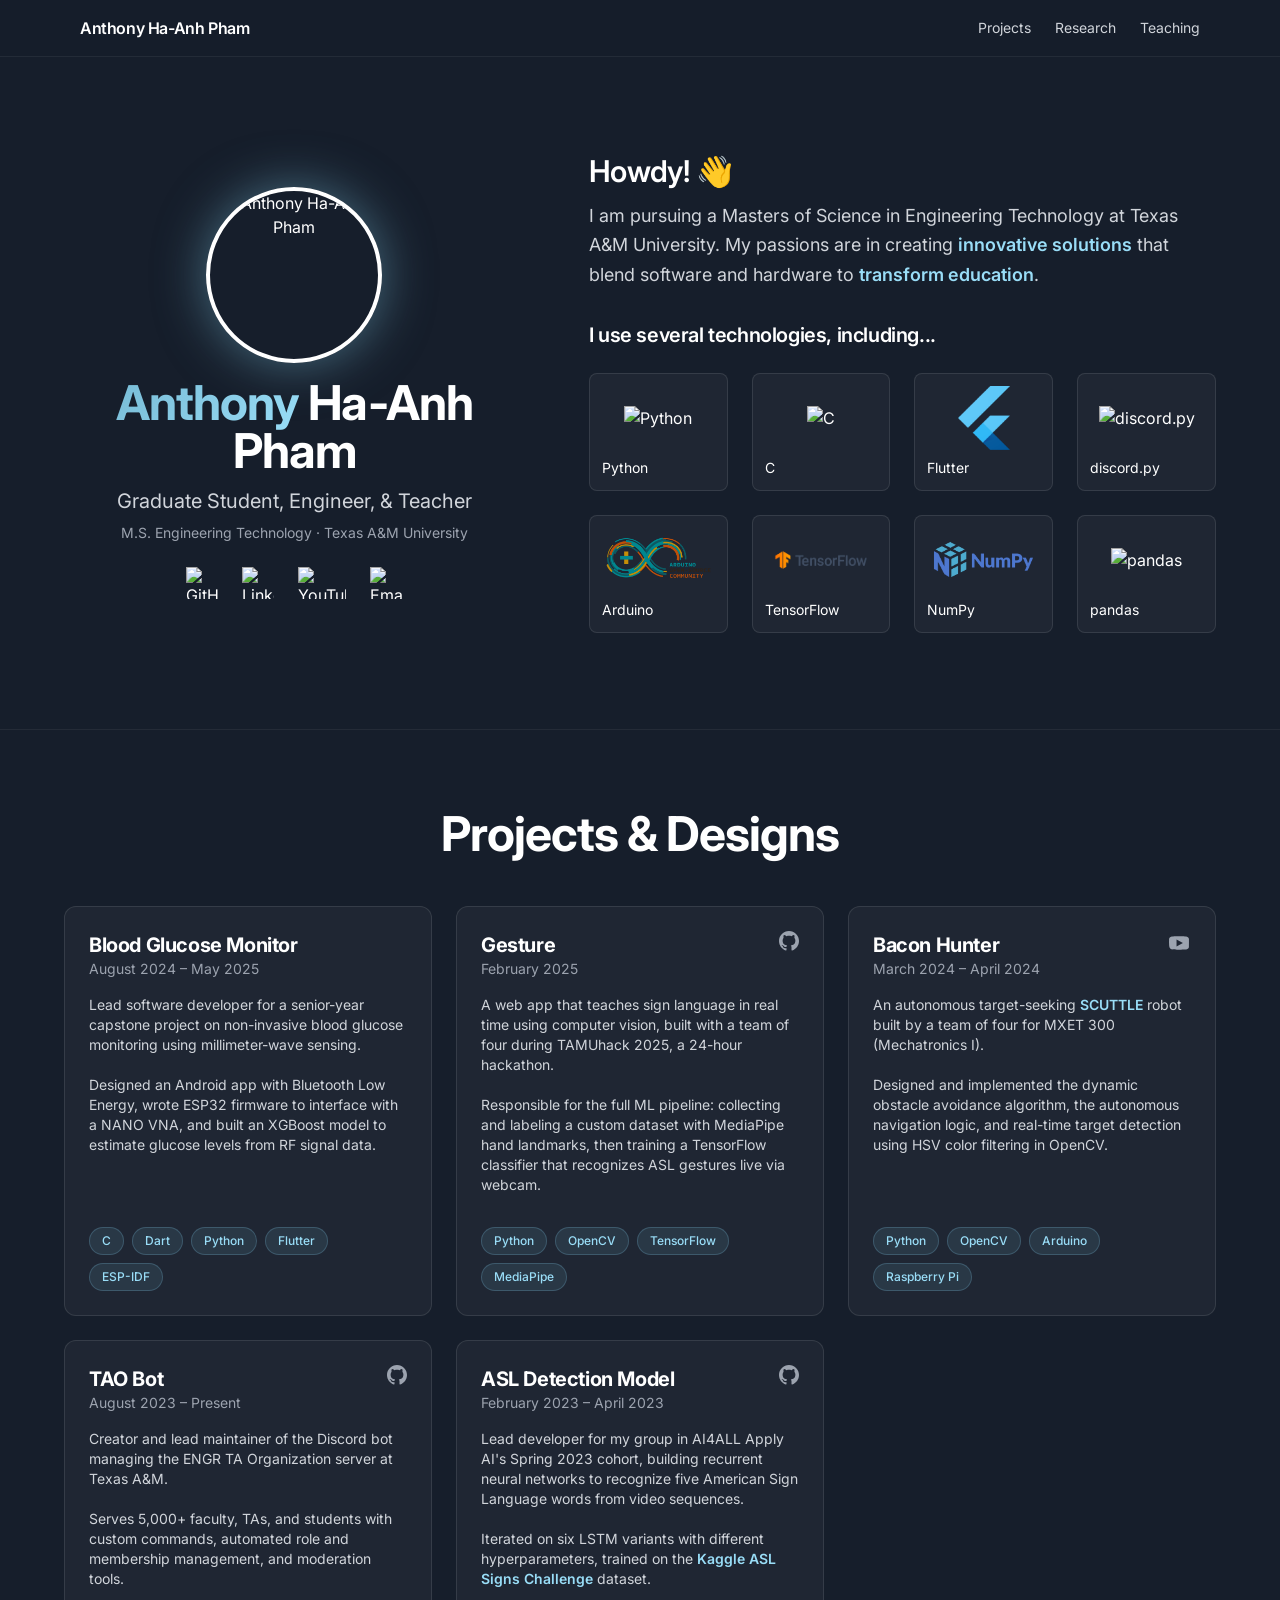
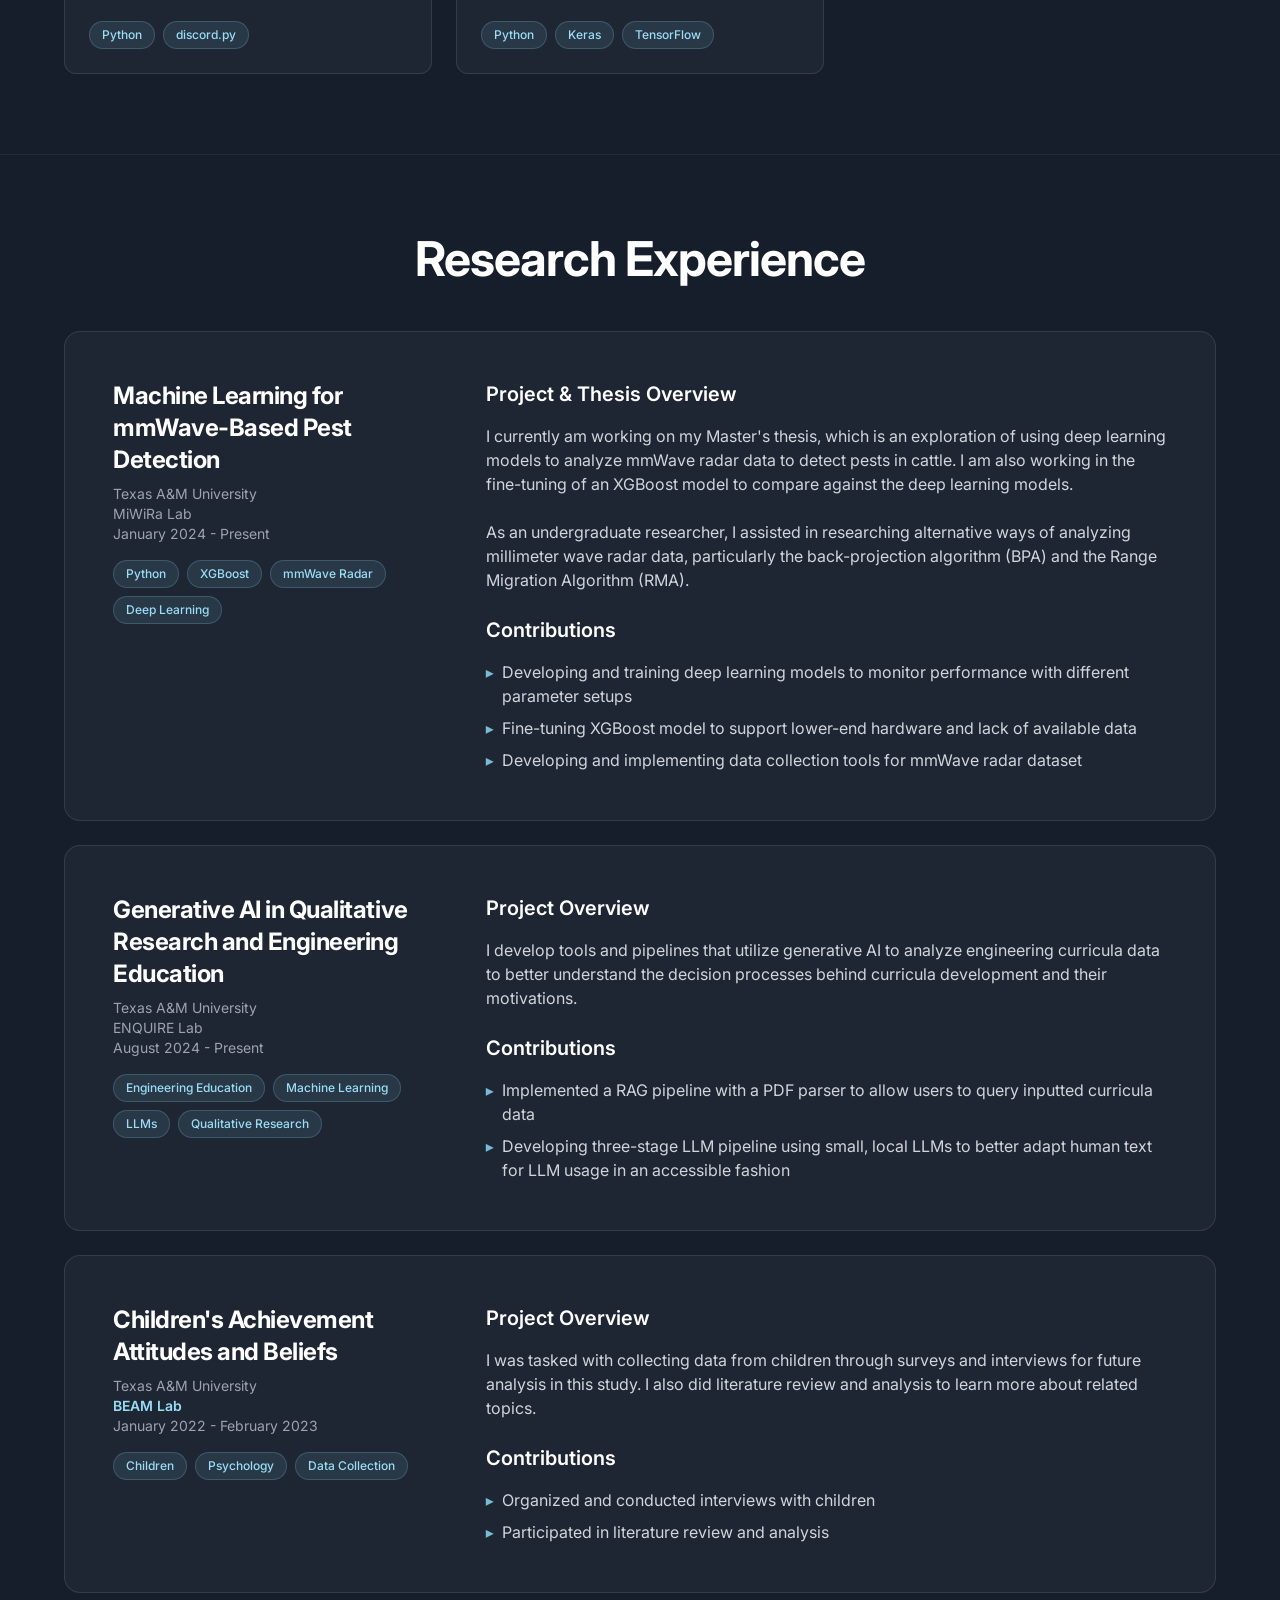
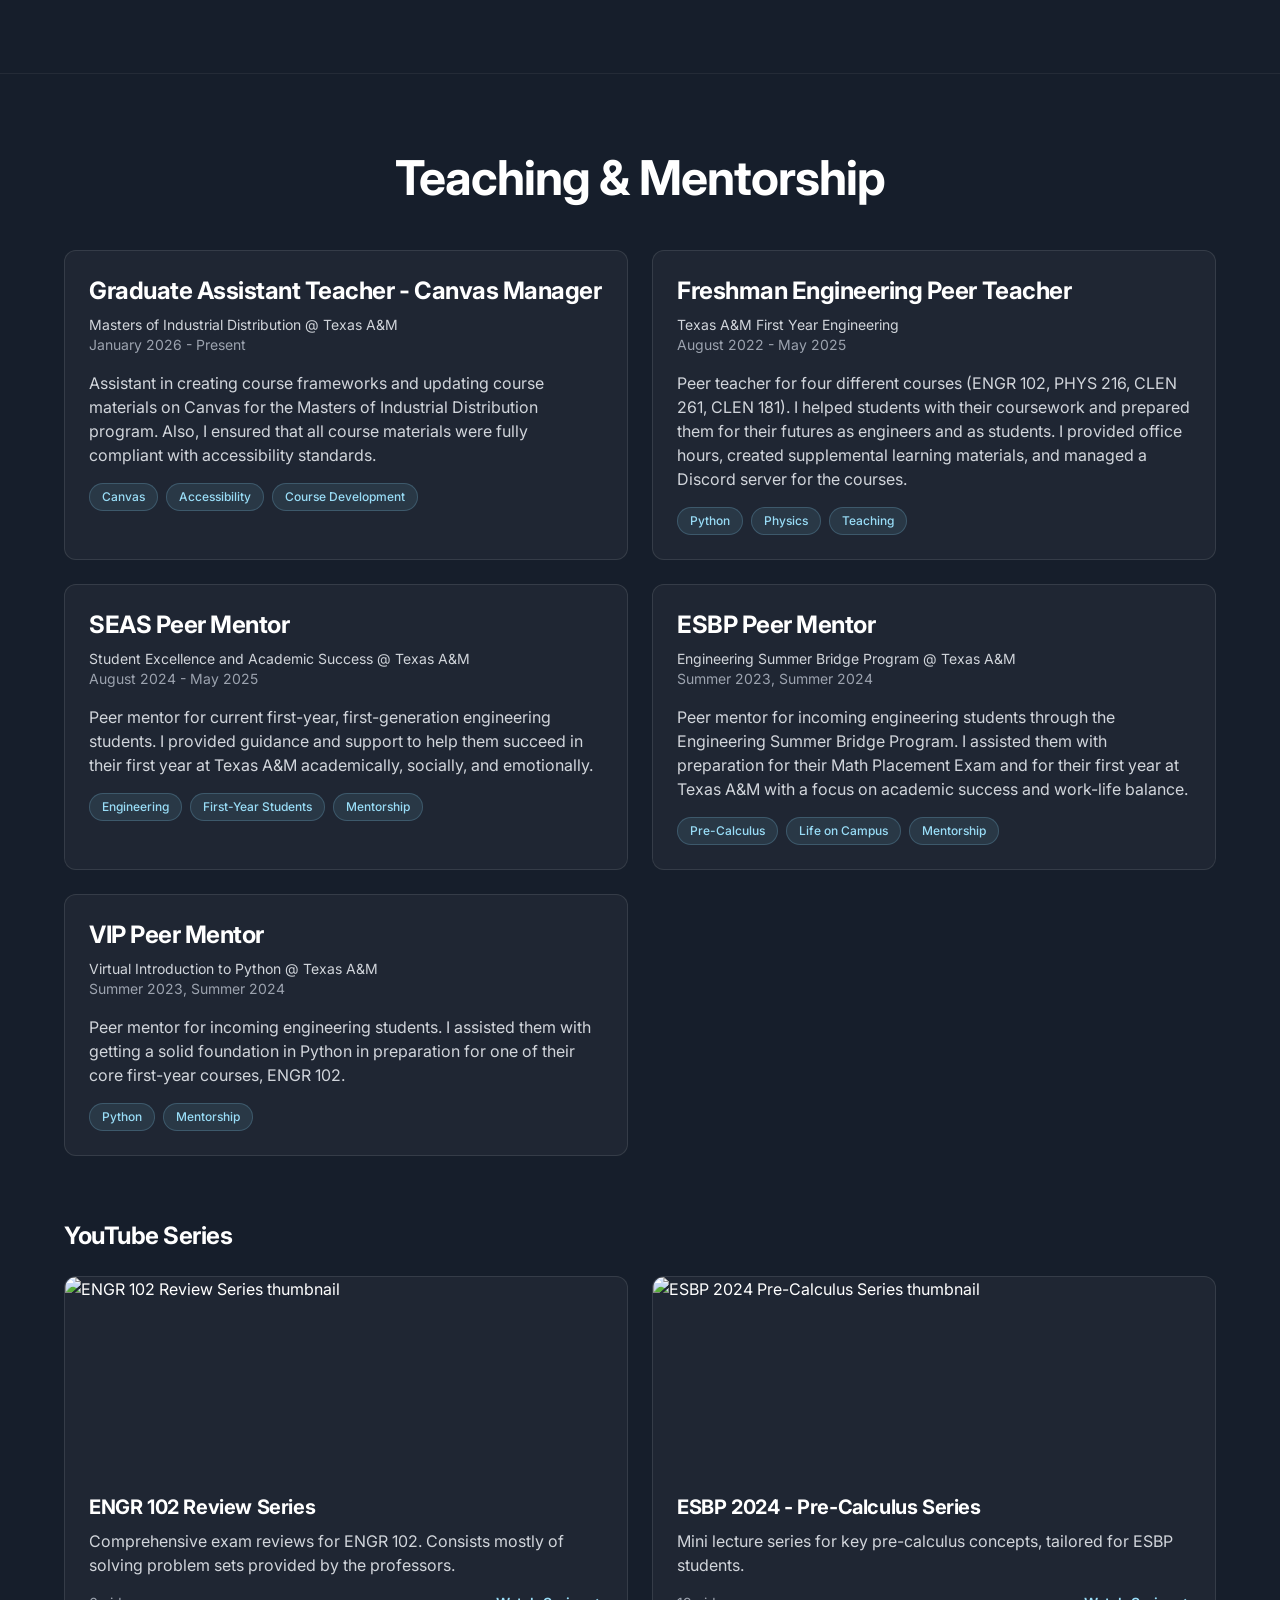
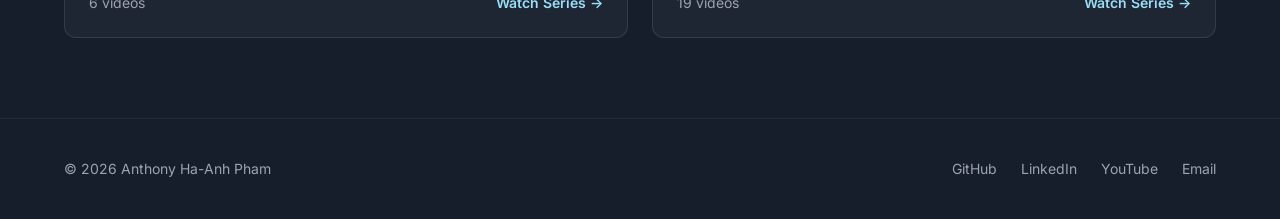
==== index.html @ 19b062be "Minimize excessive hover effects" ====
<!DOCTYPE html>
<html lang="en">
<head>
    <meta charset="UTF-8">
    <meta name="viewport" content="width=device-width, initial-scale=1.0">
    <title>Anthony Ha-Anh Pham</title>
    <meta name="description" content="Anthony Ha-Anh Pham — graduate student at Texas A&M University working at the intersection of software, hardware, and engineering education.">
    <link rel="preconnect" href="https://fonts.googleapis.com">
    <link rel="preconnect" href="https://fonts.gstatic.com" crossorigin>
    <link href="https://fonts.googleapis.com/css2?family=Inter:wght@400;500;600;700;800&display=swap" rel="stylesheet">
    <link rel="stylesheet" href="tailwind.css">
    <link rel="stylesheet" href="styles.css">
    <link rel="icon" href="assets/icons/favicon.ico" sizes="any">
    <link rel="apple-touch-icon" sizes="180x180" href="assets/icons/apple-touch-icon.png">
    <link rel="icon" type="image/png" sizes="32x32" href="assets/icons/favicon-32x32.png">
    <link rel="icon" type="image/png" sizes="16x16" href="assets/icons/favicon-16x16.png">
    <link rel="manifest" href="assets/icons/site.webmanifest">
</head>
<body class="text-strong">
    <a href="#main" class="skip-link">Skip to content</a>

    <!-- Navigation -->
    <header class="site-nav">
        <nav aria-label="Primary" class="container mx-auto max-w-6xl px-4 h-14 flex items-center justify-between">
            <a href="#intro" class="font-semibold tracking-tight text-strong hover:text-accent focus-visible:text-accent">Anthony Ha-Anh Pham</a>
            <div class="flex items-center gap-6 text-sm text-body">
                <a href="#projects" class="hover:text-strong focus-visible:text-strong">Projects</a>
                <a href="#research" class="hover:text-strong focus-visible:text-strong">Research</a>
                <a href="#teaching" class="hover:text-strong focus-visible:text-strong">Teaching</a>
            </div>
        </nav>
    </header>

    <main id="main">
    <!-- Intro -->
    <section id="intro" class="py-16 md:py-24 px-4">
        <div class="container mx-auto max-w-6xl">
            <div class="flex flex-col md:flex-row gap-10 md:gap-16 items-center">
                <!-- Left: Profile + Social Links -->
                <div class="md:w-2/5 text-center flex-shrink-0">
                    <img src="assets/headshot_zoomedin.png" alt="Anthony Ha-Anh Pham"
                         class="w-36 h-36 md:w-44 md:h-44 rounded-full mx-auto mb-4 border-4 border-white profile-glow">
                    <h1 class="text-4xl md:text-5xl font-bold mb-3">
                        <span class="gradient-text">Anthony</span> Ha-Anh Pham
                    </h1>
                    <p class="text-xl mb-2 text-body">Graduate Student, Engineer, & Teacher</p>
                    <p class="text-sm mb-6 text-muted">M.S. Engineering Technology · Texas A&M University</p>

                    <!-- Social Links -->
                    <div class="flex justify-center space-x-6">
                        <a href="https://github.com/RicePandaaaa" class="motion-safe:hover:scale-110 motion-safe:focus-visible:scale-110 transition-transform" target="_blank">
                            <img src="assets/github-mark-white.png" alt="GitHub" class="w-8 h-8">
                        </a>
                        <a href="https://www.linkedin.com/in/anthony-ha-pham/" class="motion-safe:hover:scale-110 motion-safe:focus-visible:scale-110 transition-transform" target="_blank">
                            <img src="assets/In-White-14@2x.png" alt="LinkedIn" class="w-8 h-8">
                        </a>
                        <a href="https://www.youtube.com/@ptanthony" class="motion-safe:hover:scale-110 motion-safe:focus-visible:scale-110 transition-transform" target="_blank">
                            <img src="assets/yt_icon_rgb.png" alt="YouTube" class="w-12 h-8">
                        </a>
                        <a href="mailto:anthony.ha.pham@gmail.com" class="motion-safe:hover:scale-110 motion-safe:focus-visible:scale-110 transition-transform">
                            <img src="assets/mail_icon.png" alt="Email" class="w-8 h-8">
                        </a>
                    </div>
                </div>

                <!-- Right: Bio + Tech Stack -->
                <div class="md:w-3/5">
                    <!-- Howdy Message -->
                    <div class="mb-8">
                        <h2 class="text-3xl font-semibold mb-3">Howdy! 👋</h2>
                        <p class="text-lg leading-relaxed text-body">
                            I am pursuing a Masters of Science in Engineering Technology at Texas A&M University. My passions are in
                            creating <a href="#projects" class="accent-link">innovative solutions</a>
                            that blend software and hardware to <a href="#teaching" class="accent-link">transform education</a>.
                        </p>
                    </div>

                    <!-- Tech Stack Grid -->
                    <div>
                        <h3 class="text-xl font-semibold mb-6">I use several technologies, including...</h3>
                        <div class="tech-grid">
                        <a href="https://www.python.org/" class="tech-card rounded-lg p-3 group" target="_blank">
                            <div class="h-16 flex items-center justify-center mb-2">
                                <img src="https://s3.dualstack.us-east-2.amazonaws.com/pythondotorg-assets/media/files/python-logo-only.svg"
                                     alt="Python" class="max-h-full w-auto motion-safe:group-hover:scale-110 motion-safe:group-focus-visible:scale-110 transition-transform">
                            </div>
                            <p class="text-sm">Python</p>
                        </a>
                        <a href="https://devdocs.io/c/" class="tech-card rounded-lg p-3 group" target="_blank">
                            <div class="h-16 flex items-center justify-center mb-2">
                                <img src="https://upload.wikimedia.org/wikipedia/commons/1/18/C_Programming_Language.svg"
                                     alt="C" class="max-h-full w-auto motion-safe:group-hover:scale-110 motion-safe:group-focus-visible:scale-110 transition-transform">
                            </div>
                            <p class="text-sm">C</p>
                        </a>
                        <a href="https://flutter.dev/" class="tech-card rounded-lg p-3 group" target="_blank">
                            <div class="h-16 flex items-center justify-center mb-2">
                                <img src="assets/flutter.png" alt="Flutter" class="max-h-full w-auto motion-safe:group-hover:scale-110 motion-safe:group-focus-visible:scale-110 transition-transform">
                            </div>
                            <p class="text-sm">Flutter</p>
                        </a>
                        <a href="https://discordpy.readthedocs.io/" class="tech-card rounded-lg p-3 group" target="_blank">
                            <div class="h-16 flex items-center justify-center mb-2">
                                <img src="https://raw.githubusercontent.com/python-discord/branding/main/logos/logo_circle/logo_circle.png"
                                     alt="discord.py" class="max-h-full w-auto motion-safe:group-hover:scale-110 motion-safe:group-focus-visible:scale-110 transition-transform">
                            </div>
                            <p class="text-sm">discord.py</p>
                        </a>
                        <a href="https://www.arduino.cc/" class="tech-card rounded-lg p-3 group" target="_blank">
                            <div class="h-16 flex items-center justify-center mb-2">
                                <img src="assets/arduino.png" alt="Arduino" class="max-h-full w-auto motion-safe:group-hover:scale-110 motion-safe:group-focus-visible:scale-110 transition-transform">
                            </div>
                            <p class="text-sm">Arduino</p>
                        </a>
                        <a href="https://www.tensorflow.org/" class="tech-card rounded-lg p-3 group" target="_blank">
                            <div class="h-16 flex items-center justify-center mb-2">
                                <img src="assets/TF_FullColor_Horizontal.png" alt="TensorFlow" class="max-h-full w-auto motion-safe:group-hover:scale-110 motion-safe:group-focus-visible:scale-110 transition-transform">
                            </div>
                            <p class="text-sm">TensorFlow</p>
                        </a>
                        <a href="https://www.numpy.org/" class="tech-card rounded-lg p-3 group" target="_blank">
                            <div class="h-16 flex items-center justify-center mb-2">
                                <img src="assets/numpylogo.png" alt="NumPy" class="max-h-full w-auto motion-safe:group-hover:scale-110 motion-safe:group-focus-visible:scale-110 transition-transform">
                            </div>
                            <p class="text-sm">NumPy</p>
                        </a>
                        <a href="https://pandas.pydata.org/" class="tech-card rounded-lg p-3 group" target="_blank">
                            <div class="h-16 flex items-center justify-center mb-2">
                                <img src="assets/pandas_white.svg" alt="pandas" class="max-h-full w-auto motion-safe:group-hover:scale-110 motion-safe:group-focus-visible:scale-110 transition-transform">
                            </div>
                            <p class="text-sm">pandas</p>
                        </a>
                    </div>
                    </div>
                </div>
            </div>
        </div>
    </section>

    <!-- Projects Section -->
    <section id="projects" class="section-divider py-20 px-4">
        <div class="container mx-auto max-w-6xl">
            <h2 class="text-4xl md:text-5xl font-bold text-center mb-12 text-strong">
                Projects & Designs
            </h2>

            <div class="grid md:grid-cols-2 lg:grid-cols-3 gap-6">
                <div class="project-card rounded-xl overflow-hidden">
                    <div class="project-header p-6 pb-4">
                        <div class="flex items-start justify-between">
                            <h3 class="text-xl font-bold text-strong">Blood Glucose Monitor</h3>
                        </div>
                        <p class="text-muted text-sm mb-4">August 2024 – May 2025</p>
                        <div class="text-body text-sm mb-4 mt-2 space-y-5">
                            <p>
                                Lead software developer for a senior-year capstone project on non-invasive
                                blood glucose monitoring using millimeter-wave sensing.
                            </p>
                            <p>
                                Designed an Android app with Bluetooth Low Energy, wrote ESP32 firmware to
                                interface with a NANO VNA, and built an XGBoost model to estimate glucose
                                levels from RF signal data.
                            </p>
                        </div>
                    </div>
                    <div class="project-footer p-6 pt-0">
                        <div class="flex flex-wrap gap-2">
                            <span class="tag">C</span>
                            <span class="tag">Dart</span>
                            <span class="tag">Python</span>
                            <span class="tag">Flutter</span>
                            <span class="tag">ESP-IDF</span>
                        </div>
                    </div>
                </div>

                <div class="project-card rounded-xl overflow-hidden">
                    <div class="project-header p-6 pb-4">
                        <div class="flex items-start justify-between">
                            <h3 class="text-xl font-bold text-strong">Gesture</h3>
                            <div class="flex gap-2">
                                <a href="https://github.com/AxeFontaine/tamuhack25" class="text-muted hover:text-strong focus-visible:text-strong transition" target="_blank" aria-label="Gesture on GitHub">
                                    <svg class="w-5 h-5" fill="currentColor" viewBox="0 0 24 24">
                                        <path d="M12 0c-6.626 0-12 5.373-12 12 0 5.302 3.438 9.8 8.207 11.387.599.111.793-.261.793-.577v-2.234c-3.338.726-4.033-1.416-4.033-1.416-.546-1.387-1.333-1.756-1.333-1.756-1.089-.745.083-.729.083-.729 1.205.084 1.839 1.237 1.839 1.237 1.07 1.834 2.807 1.304 3.492.997.107-.775.418-1.305.762-1.604-2.665-.305-5.467-1.334-5.467-5.931 0-1.311.469-2.381 1.236-3.221-.124-.303-.535-1.524.117-3.176 0 0 1.008-.322 3.301 1.23.957-.266 1.983-.399 3.003-.404 1.02.005 2.047.138 3.006.404 2.291-1.552 3.297-1.23 3.297-1.23.653 1.653.242 2.874.118 3.176.77.84 1.235 1.911 1.235 3.221 0 4.609-2.807 5.624-5.479 5.921.43.372.823 1.102.823 2.222v3.293c0 .319.192.694.801.576 4.765-1.589 8.199-6.086 8.199-11.386 0-6.627-5.373-12-12-12z"/>
                                    </svg>
                                </a>
                            </div>
                        </div>
                        <p class="text-muted text-sm mb-4">February 2025</p>
                        <div class="text-body text-sm mb-4 mt-2 space-y-5">
                            <p>
                                A web app that teaches sign language in real time using computer vision,
                                built with a team of four during TAMUhack 2025, a 24-hour hackathon.
                            </p>
                            <p>
                                Responsible for the full ML pipeline: collecting and labeling a custom
                                dataset with MediaPipe hand landmarks, then training a TensorFlow
                                classifier that recognizes ASL gestures live via webcam.
                            </p>
                        </div>
                    </div>
                    <div class="project-footer p-6 pt-0">
                        <div class="flex flex-wrap gap-2">
                            <span class="tag">Python</span>
                            <span class="tag">OpenCV</span>
                            <span class="tag">TensorFlow</span>
                            <span class="tag">MediaPipe</span>
                        </div>
                    </div>
                </div>

                <div class="project-card rounded-xl overflow-hidden">
                    <div class="project-header p-6 pb-4">
                        <div class="flex items-start justify-between">
                            <h3 class="text-xl font-bold text-strong">Bacon Hunter</h3>
                            <div class="flex gap-2">
                                <a href="https://www.youtube.com/watch?v=gzB9bQtjUVA" class="text-muted hover:text-strong focus-visible:text-strong transition" target="_blank" aria-label="Bacon Hunter demo video">
                                    <svg width="24" height="24" viewBox="0 0 24 24" fill="currentColor">
                                        <path d="M21.948 7.646a2.825 2.825 0 0 0-1.992-1.992C18.17 5.25 12 5.25 12 5.25s-6.17 0-7.956.404a2.825 2.825 0 0 0-1.992 1.992C2.05 9.479 2.05 12 2.05 12s0 2.521.404 4.354a2.825 2.825 0 0 0 1.992 1.992C5.83 18.75 12 18.75 12 18.75s6.17 0 7.956-.404a2.825 2.825 0 0 0 1.992-1.992C21.95 14.521 21.95 12 21.95 12s0-2.521-.002-4.354zM9.545 15.421V8.579L15.908 12l-6.363 3.421z"/>
                                        </svg>
                                </a>
                            </div>
                        </div>
                        <p class="text-muted text-sm mb-4">March 2024 – April 2024</p>
                        <div class="text-body text-sm mb-4 mt-2 space-y-5">
                            <p>
                                An autonomous target-seeking
                                <a href="https://www.scuttlerobot.org/" class="accent-link" target="_blank">SCUTTLE</a>
                                robot built by a team of four for MXET 300 (Mechatronics I).
                            </p>
                            <p>
                                Designed and implemented the dynamic obstacle avoidance algorithm, the
                                autonomous navigation logic, and real-time target detection using HSV
                                color filtering in OpenCV.
                            </p>
                        </div>
                    </div>
                    <div class="project-footer p-6 pt-0">
                        <div class="flex flex-wrap gap-2">
                            <span class="tag">Python</span>
                            <span class="tag">OpenCV</span>
                            <span class="tag">Arduino</span>
                            <span class="tag">Raspberry Pi</span>
                        </div>
                    </div>
                </div>

                <div class="project-card rounded-xl overflow-hidden">
                    <div class="project-header p-6 pb-4">
                        <div class="flex items-start justify-between">
                            <h3 class="text-xl font-bold text-strong">TAO Bot</h3>
                            <div class="flex gap-2">
                                <a href="https://github.com/RicePandaaaa/TAO-Bot" class="text-muted hover:text-strong focus-visible:text-strong transition" target="_blank" aria-label="TAO Bot on GitHub">
                                    <svg class="w-5 h-5" fill="currentColor" viewBox="0 0 24 24">
                                        <path d="M12 0c-6.626 0-12 5.373-12 12 0 5.302 3.438 9.8 8.207 11.387.599.111.793-.261.793-.577v-2.234c-3.338.726-4.033-1.416-4.033-1.416-.546-1.387-1.333-1.756-1.333-1.756-1.089-.745.083-.729.083-.729 1.205.084 1.839 1.237 1.839 1.237 1.07 1.834 2.807 1.304 3.492.997.107-.775.418-1.305.762-1.604-2.665-.305-5.467-1.334-5.467-5.931 0-1.311.469-2.381 1.236-3.221-.124-.303-.535-1.524.117-3.176 0 0 1.008-.322 3.301 1.23.957-.266 1.983-.399 3.003-.404 1.02.005 2.047.138 3.006.404 2.291-1.552 3.297-1.23 3.297-1.23.653 1.653.242 2.874.118 3.176.77.84 1.235 1.911 1.235 3.221 0 4.609-2.807 5.624-5.479 5.921.43.372.823 1.102.823 2.222v3.293c0 .319.192.694.801.576 4.765-1.589 8.199-6.086 8.199-11.386 0-6.627-5.373-12-12-12z"/>
                                    </svg>
                                </a>
                            </div>
                        </div>
                        <p class="text-muted text-sm mb-4">August 2023 – Present</p>
                        <div class="text-body text-sm mb-4 mt-2 space-y-5">
                            <p>
                                Creator and lead maintainer of the Discord bot managing the ENGR TA
                                Organization server at Texas A&M.
                            </p>
                            <p>
                                Serves 5,000+ faculty, TAs, and students with custom commands, automated
                                role and membership management, and moderation tools.
                            </p>
                        </div>
                    </div>
                    <div class="project-footer p-6 pt-0">
                        <div class="flex flex-wrap gap-2">
                            <span class="tag">Python</span>
                            <span class="tag">discord.py</span>
                        </div>
                    </div>
                </div>

                <div class="project-card rounded-xl overflow-hidden">
                    <div class="project-header p-6 pb-4">
                        <div class="flex items-start justify-between">
                            <h3 class="text-xl font-bold text-strong">ASL Detection Model</h3>
                            <div class="flex gap-2">
                                <a href="https://github.com/RicePandaaaa/ASL-RNN-ApplyAI" class="text-muted hover:text-strong focus-visible:text-strong transition" target="_blank" aria-label="ASL Detection Model on GitHub">
                                    <svg class="w-5 h-5" fill="currentColor" viewBox="0 0 24 24">
                                        <path d="M12 0c-6.626 0-12 5.373-12 12 0 5.302 3.438 9.8 8.207 11.387.599.111.793-.261.793-.577v-2.234c-3.338.726-4.033-1.416-4.033-1.416-.546-1.387-1.333-1.756-1.333-1.756-1.089-.745.083-.729.083-.729 1.205.084 1.839 1.237 1.839 1.237 1.07 1.834 2.807 1.304 3.492.997.107-.775.418-1.305.762-1.604-2.665-.305-5.467-1.334-5.467-5.931 0-1.311.469-2.381 1.236-3.221-.124-.303-.535-1.524.117-3.176 0 0 1.008-.322 3.301 1.23.957-.266 1.983-.399 3.003-.404 1.02.005 2.047.138 3.006.404 2.291-1.552 3.297-1.23 3.297-1.23.653 1.653.242 2.874.118 3.176.77.84 1.235 1.911 1.235 3.221 0 4.609-2.807 5.624-5.479 5.921.43.372.823 1.102.823 2.222v3.293c0 .319.192.694.801.576 4.765-1.589 8.199-6.086 8.199-11.386 0-6.627-5.373-12-12-12z"/>
                                    </svg>
                                </a>
                            </div>
                        </div>
                        <p class="text-muted text-sm mb-4">February 2023 – April 2023</p>
                        <div class="text-body text-sm mb-4 mt-2 space-y-5">
                            <p>
                                Lead developer for my group in AI4ALL Apply AI's Spring 2023 cohort,
                                building recurrent neural networks to recognize five American Sign
                                Language words from video sequences.
                            </p>
                            <p>
                                Iterated on six LSTM variants with different hyperparameters, trained on the
                                <a href="https://www.kaggle.com/competitions/asl-signs/overview" class="accent-link" target="_blank">Kaggle ASL Signs Challenge</a>
                                dataset.
                            </p>
                        </div>
                    </div>
                    <div class="project-footer p-6 pt-0">
                        <div class="flex flex-wrap gap-2">
                            <span class="tag">Python</span>
                            <span class="tag">Keras</span>
                            <span class="tag">TensorFlow</span>
                        </div>
                    </div>
                </div>
            </div>
        </div>
    </section>

    <!-- Research Section -->
    <section id="research" class="section-divider py-20 px-4">
        <div class="container mx-auto max-w-6xl">
            <h2 class="text-4xl md:text-5xl font-bold text-center mb-12 text-strong">
                Research Experience
            </h2>

            <!-- Research Timeline/Feature Card -->
            <div class="max-w-6xl mx-auto mb-6">
                <div class="research-feature-card rounded-2xl p-8 md:p-12">
                    <div class="flex flex-col md:flex-row gap-8 items-start">
                        <div class="md:w-1/3">
                            <h3 class="text-2xl font-bold text-strong mb-2">Machine Learning for mmWave-Based Pest Detection</h3>
                            <p class="text-muted text-sm">Texas A&M University</p>
                            <p class="text-muted text-sm">MiWiRa Lab</p>
                            <p class="text-muted text-sm mb-4">January 2024 - Present</p>
                            <div class="flex flex-wrap gap-2">
                                <span class="tag">Python</span>
                                <span class="tag">XGBoost</span>
                                <span class="tag">mmWave Radar</span>
                                <span class="tag">Deep Learning</span>
                            </div>
                        </div>
                        <div class="md:w-2/3">
                            <h4 class="text-xl font-semibold text-strong mb-4">Project & Thesis Overview</h4>
                            <div class="text-body mb-6 space-y-6">
                                <p>
                                    I currently am working on my Master's thesis, which is an exploration of using deep learning models to analyze mmWave radar data to detect pests in cattle. I am also working in the fine-tuning of an XGBoost model to compare against the deep learning models.
                                </p>
                                <p>
                                    As an undergraduate researcher, I assisted in researching alternative ways of analyzing millimeter wave radar data, particularly the back-projection algorithm (BPA) and the Range Migration Algorithm (RMA).
                                </p>
                            </div>
                            <h4 class="text-xl font-semibold text-strong mb-4">Contributions</h4>
                            <ul class="space-y-2 text-body">
                                <li class="flex items-start">
                                    <span class="text-accent mr-2">▸</span>
                                    Developing and training deep learning models to monitor performance with different parameter setups
                                </li>
                                <li class="flex items-start">
                                    <span class="text-accent mr-2">▸</span>
                                    Fine-tuning XGBoost model to support lower-end hardware and lack of available data
                                </li>
                                <li class="flex items-start">
                                    <span class="text-accent mr-2">▸</span>
                                    Developing and implementing data collection tools for mmWave radar dataset
                                </li>
                            </ul>
                        </div>
                    </div>
                </div>
            </div>
            <div class="max-w-6xl mx-auto mb-6">
                <div class="research-feature-card rounded-2xl p-8 md:p-12">
                    <div class="flex flex-col md:flex-row gap-8 items-start">
                        <div class="md:w-1/3">
                            <h3 class="text-2xl font-bold text-strong mb-2">Generative AI in Qualitative Research and Engineering Education</h3>
                            <p class="text-muted text-sm">Texas A&M University</p>
                            <p class="text-muted text-sm">ENQUIRE Lab</p>
                            <p class="text-muted text-sm mb-4">August 2024 - Present</p>
                            <div class="flex flex-wrap gap-2">
                                <span class="tag">Engineering Education</span>
                                <span class="tag">Machine Learning</span>
                                <span class="tag">LLMs</span>
                                <span class="tag">Qualitative Research</span>
                            </div>
                        </div>
                        <div class="md:w-2/3">
                            <h4 class="text-xl font-semibold text-strong mb-4">Project Overview</h4>
                            <p class="text-body mb-6">
                                I develop tools and pipelines that utilize generative AI to analyze engineering curricula data to better understand the decision processes behind curricula development and their motivations.
                            </p>
                            <h4 class="text-xl font-semibold text-strong mb-4">Contributions</h4>
                            <ul class="space-y-2 text-body">
                                <li class="flex items-start">
                                    <span class="text-accent mr-2">▸</span>
                                    Implemented a RAG pipeline with a PDF parser to allow users to query inputted curricula data
                                </li>
                                <li class="flex items-start">
                                    <span class="text-accent mr-2">▸</span>
                                    Developing three-stage LLM pipeline using small, local LLMs to better adapt human text for LLM usage in an accessible fashion
                                </li>
                            </ul>
                        </div>
                    </div>
                </div>
            </div>
            <div class="max-w-6xl mx-auto">
                <div class="research-feature-card rounded-2xl p-8 md:p-12">
                    <div class="flex flex-col md:flex-row gap-8 items-start">
                        <div class="md:w-1/3">

                            <h3 class="text-2xl font-bold text-strong mb-2">Children's Achievement Attitudes and Beliefs</h3>
                            <p class="text-muted text-sm">Texas A&M University</p>
                            <p class="text-muted text-sm"><a href="https://beam.tamu.edu/" class="accent-link" target="_blank">BEAM Lab</a></p>
                            <p class="text-muted text-sm mb-4">January 2022 - February 2023</p>
                            <div class="flex flex-wrap gap-2">
                                <span class="tag">Children</span>
                                <span class="tag">Psychology</span>
                                <span class="tag">Data Collection</span>
                            </div>
                        </div>
                        <div class="md:w-2/3">
                            <h4 class="text-xl font-semibold text-strong mb-4">Project Overview</h4>
                            <p class="text-body mb-6">
                                I was tasked with collecting data from children through surveys and interviews for future analysis in this study. I also did literature
                                review and analysis to learn more about related topics.
                            </p>
                            <h4 class="text-xl font-semibold text-strong mb-4">Contributions</h4>
                            <ul class="space-y-2 text-body">
                                <li class="flex items-start">
                                    <span class="text-accent mr-2">▸</span>
                                    Organized and conducted interviews with children
                                </li>
                                <li class="flex items-start">
                                    <span class="text-accent mr-2">▸</span>
                                    Participated in literature review and analysis
                                </li>
                            </ul>
                        </div>
                    </div>
                </div>
            </div>
        </div>
    </section>

    <!-- Teaching Section -->
    <section id="teaching" class="section-divider py-20 px-4">
        <div class="container mx-auto max-w-6xl">
            <h2 class="text-4xl md:text-5xl font-bold text-center mb-12 text-strong">
                Teaching & Mentorship
            </h2>

            <div class="max-w-6xl mx-auto">
                <div class="grid md:grid-cols-2 gap-6">
                    <div class="teaching-card rounded-xl p-6">
                        <h3 class="text-2xl font-bold text-strong mb-2">Graduate Assistant Teacher - Canvas Manager</h3>
                        <p class="text-body text-sm">Masters of Industrial Distribution @ Texas A&M</p>
                        <p class="text-muted text-sm mb-4">January 2026 - Present</p>
                        <p class="text-body mb-4">
                            Assistant in creating course frameworks and updating course materials on Canvas for the Masters of Industrial Distribution program. Also, I ensured that all course materials were fully compliant with accessibility standards.
                        </p>
                        <div class="flex flex-wrap gap-2">
                            <span class="tag">Canvas</span>
                            <span class="tag">Accessibility</span>
                            <span class="tag">Course Development</span>
                        </div>
                    </div>

                    <div class="teaching-card rounded-xl p-6">
                        <h3 class="text-2xl font-bold text-strong mb-2">Freshman Engineering Peer Teacher</h3>
                        <p class="text-body text-sm">Texas A&M First Year Engineering</p>
                        <p class="text-muted text-sm mb-4">August 2022 - May 2025</p>
                        <p class="text-body mb-4">
                            Peer teacher for four different courses (ENGR 102, PHYS 216, CLEN 261, CLEN 181). I helped students with their coursework and
                            prepared them for their futures as engineers and as students. I provided office hours, created supplemental learning materials, and
                            managed a Discord server for the courses.
                        </p>
                        <div class="flex flex-wrap gap-2">
                            <span class="tag">Python</span>
                            <span class="tag">Physics</span>
                            <span class="tag">Teaching</span>
                        </div>
                    </div>

                    <div class="teaching-card rounded-xl p-6">
                        <h3 class="text-2xl font-bold text-strong mb-2">SEAS Peer Mentor</h3>
                        <p class="text-body text-sm">Student Excellence and Academic Success @ Texas A&M</p>
                        <p class="text-muted text-sm mb-4">August 2024 - May 2025</p>
                        <p class="text-body mb-4">
                            Peer mentor for current first-year, first-generation engineering students. I provided guidance and support to
                            help them succeed in their first year at Texas A&M academically, socially, and emotionally.
                        </p>
                        <div class="flex flex-wrap gap-2">
                            <span class="tag">Engineering</span>
                            <span class="tag">First-Year Students</span>
                            <span class="tag">Mentorship</span>
                        </div>
                    </div>

                    <div class="teaching-card rounded-xl p-6">
                        <h3 class="text-2xl font-bold text-strong mb-2">ESBP Peer Mentor</h3>
                        <p class="text-body text-sm">Engineering Summer Bridge Program @ Texas A&M</p>
                        <p class="text-muted text-sm mb-4">Summer 2023, Summer 2024</p>
                        <p class="text-body mb-4">
                            Peer mentor for incoming engineering students through the Engineering Summer Bridge Program. I assisted them with preparation for
                            their Math Placement Exam and for their first year at Texas A&M with a focus on academic success and work-life balance.
                        </p>
                        <div class="flex flex-wrap gap-2">
                            <span class="tag">Pre-Calculus</span>
                            <span class="tag">Life on Campus</span>
                            <span class="tag">Mentorship</span>
                        </div>
                    </div>

                    <div class="teaching-card rounded-xl p-6">
                        <h3 class="text-2xl font-bold text-strong mb-2">VIP Peer Mentor</h3>
                        <p class="text-body text-sm">Virtual Introduction to Python @ Texas A&M</p>
                        <p class="text-muted text-sm mb-4">Summer 2023, Summer 2024</p>
                        <p class="text-body mb-4">
                            Peer mentor for incoming engineering students. I assisted them with getting a solid foundation in Python in
                            preparation for one of their core first-year courses, ENGR 102.
                        </p>
                        <div class="flex flex-wrap gap-2">
                            <span class="tag">Python</span>
                            <span class="tag">Mentorship</span>
                        </div>
                    </div>
                </div>

                <!-- YouTube Series -->
                <h3 class="text-2xl font-bold text-strong mt-16 mb-6">YouTube Series</h3>
                <div class="grid md:grid-cols-2 gap-6">
                    <div class="youtube-card rounded-xl overflow-hidden">
                        <a href="https://www.youtube.com/playlist?list=PLISyINFRGf7ZQ6jvPNtmXOIR4q-9UGYE8" target="_blank">
                            <img src="https://i.ytimg.com/vi/I198gkjpnqE/hqdefault.jpg" alt="ENGR 102 Review Series thumbnail" class="youtube-thumb">
                        </a>
                        <div class="p-6">
                            <h4 class="text-xl font-bold text-strong mb-2">ENGR 102 Review Series</h4>
                            <p class="text-body mb-4">
                                Comprehensive exam reviews for ENGR 102. Consists mostly of solving problem sets provided
                                by the professors.
                            </p>
                            <div class="flex items-center justify-between">
                                <span class="text-muted text-sm">6 videos</span>
                                <a href="https://www.youtube.com/playlist?list=PLISyINFRGf7ZQ6jvPNtmXOIR4q-9UGYE8" target="_blank" class="accent-link text-sm">Watch Series →</a>
                            </div>
                        </div>
                    </div>

                    <div class="youtube-card rounded-xl overflow-hidden">
                        <a href="https://www.youtube.com/playlist?list=PLISyINFRGf7an5UwX27hjwT-5-Rtw1BHp" target="_blank">
                            <img src="https://i.ytimg.com/vi/qJel1S3xqNE/hqdefault.jpg" alt="ESBP 2024 Pre-Calculus Series thumbnail" class="youtube-thumb">
                        </a>
                        <div class="p-6">
                            <h4 class="text-xl font-bold text-strong mb-2">ESBP 2024 - Pre-Calculus Series</h4>
                            <p class="text-body mb-4">
                                Mini lecture series for key pre-calculus concepts, tailored for ESBP students.
                            </p>
                            <div class="flex items-center justify-between">
                                <span class="text-muted text-sm">19 videos</span>
                                <a href="https://www.youtube.com/playlist?list=PLISyINFRGf7an5UwX27hjwT-5-Rtw1BHp" target="_blank" class="accent-link text-sm">Watch Series →</a>
                            </div>
                        </div>
                    </div>
                </div>
            </div>
        </div>
    </section>
    </main>

    <!-- Footer -->
    <footer class="section-divider py-10 px-4">
        <div class="container mx-auto max-w-6xl flex flex-col md:flex-row items-center justify-between gap-4 text-sm text-muted">
            <p>© 2026 Anthony Ha-Anh Pham</p>
            <div class="flex items-center gap-6">
                <a href="https://github.com/RicePandaaaa" class="hover:text-strong focus-visible:text-strong" target="_blank">GitHub</a>
                <a href="https://www.linkedin.com/in/anthony-ha-pham/" class="hover:text-strong focus-visible:text-strong" target="_blank">LinkedIn</a>
                <a href="https://www.youtube.com/@ptanthony" class="hover:text-strong focus-visible:text-strong" target="_blank">YouTube</a>
                <a href="mailto:anthony.ha.pham@gmail.com" class="hover:text-strong focus-visible:text-strong">Email</a>
            </div>
        </div>
    </footer>
</body>
</html>
---- styles.css ----
/* ── Tokens ──────────────────────────────────────────────────── */
/* Every color in the site comes from here. Text tiers and the accent are
   also exposed to Tailwind (tailwind.config.js) as text-strong, text-body,
   text-muted, text-accent. */
:root {
    --bg: #161e2b;

    --text-strong: #fff;      /* headings, default text */
    --text-body: #d1d5db;     /* paragraphs */
    --text-muted: #9ca3af;    /* dates, metadata, captions */

    --accent: #77BBD5;
    --accent-light: #99ddf7;

    /* White overlays on --bg */
    --surface: rgba(255, 255, 255, 0.04);
    --surface-hover: rgba(255, 255, 255, 0.06);
    --border: rgba(255, 255, 255, 0.1);
    --border-subtle: rgba(255, 255, 255, 0.06);

    /* Tints derived from the base colors */
    --nav-bg: color-mix(in srgb, var(--bg) 85%, transparent);
    --accent-glow: color-mix(in srgb, var(--accent) 50%, transparent);
    --accent-border: color-mix(in srgb, var(--accent) 40%, transparent);
    --tag-bg: color-mix(in srgb, var(--accent) 12%, transparent);
    --tag-border: color-mix(in srgb, var(--accent) 25%, transparent);

    --radius-sm: 0.375rem;
    --radius-pill: 9999px;
    --duration: 0.2s;
}

/* ── Base ────────────────────────────────────────────────────── */
@media (prefers-reduced-motion: no-preference) {
    html {
        scroll-behavior: smooth;
    }
}

/* Keyboard focus ring for every link/button (mouse clicks don't show it) */
:focus-visible {
    outline: 2px solid var(--accent);
    outline-offset: 3px;
}

body {
    font-family: 'Inter', ui-sans-serif, system-ui, -apple-system, sans-serif;
    background-color: var(--bg);
}

h1, h2, h3, .youtube-card h4 {
    letter-spacing: -0.02em;
}

/* Hidden until focused with Tab; jumps past the nav to <main> */
.skip-link {
    position: absolute;
    top: -100%;
    left: 1rem;
    z-index: 200;
    padding: 0.5rem 1rem;
    background: var(--text-strong);
    color: var(--bg);
    font-weight: 600;
    border-radius: var(--radius-sm);
}

.skip-link:focus {
    top: 0.5rem;
}

section {
    scroll-margin-top: 4.5rem;
}

/* Subtle divider between sections */
.section-divider {
    border-top: 1px solid var(--border-subtle);
}

/* ── Navigation ──────────────────────────────────────────────── */
.site-nav {
    position: sticky;
    top: 0;
    z-index: 100;
    background: var(--nav-bg);
    backdrop-filter: blur(12px);
    border-bottom: 1px solid var(--border-subtle);
}

/* ── Hero ────────────────────────────────────────────────────── */
.profile-glow {
    box-shadow: 0 0 50px var(--accent-glow);
}

.gradient-text {
    background: linear-gradient(135deg, var(--accent) 0%, var(--accent-light) 100%);
    -webkit-background-clip: text;
    -webkit-text-fill-color: transparent;
    background-clip: text;
}

/* Inline accent links */
.accent-link {
    color: var(--accent-light);
    font-weight: 600;
}

.accent-link:hover, .accent-link:focus-visible {
    color: var(--text-strong);
}

/* ── Cards (shared glass base) ───────────────────────────────── */
.tech-card, .project-card, .teaching-card, .youtube-card, .research-feature-card {
    background: var(--surface);
    border: 1px solid var(--border);
    transition: background-color var(--duration) ease, border-color var(--duration) ease, transform var(--duration) ease;
}

/* Only tech cards are links, so only they react to hover/focus */
.tech-card:hover, .tech-card:focus-visible {
    background: var(--surface-hover);
    border-color: var(--accent-border);
}

@media (prefers-reduced-motion: no-preference) {
    .tech-card:hover, .tech-card:focus-visible {
        transform: translateY(-2px);
    }
}

.project-card {
    display: flex;
    flex-direction: column;
}

.project-header {
    flex-grow: 1;
}

/* ── Tech grid ───────────────────────────────────────────────── */
.tech-grid {
    display: grid;
    grid-template-columns: repeat(2, 1fr);
    gap: 1rem;
}

@media (min-width: 640px) {
    .tech-grid {
        grid-template-columns: repeat(3, 1fr);
    }
}

@media (min-width: 1024px) {
    .tech-grid {
        grid-template-columns: repeat(4, 1fr);
        gap: 1.5rem;
    }
}

/* ── Tags (single unified style) ─────────────────────────────── */
.tag {
    display: inline-block;
    padding: 0.25rem 0.75rem;
    background: var(--tag-bg);
    color: var(--accent-light);
    border: 1px solid var(--tag-border);
    border-radius: var(--radius-pill);
    font-size: 0.75rem;
    font-weight: 500;
}

/* ── YouTube thumbnails ──────────────────────────────────────── */
.youtube-thumb {
    width: 100%;
    height: 12rem;
    object-fit: cover;
    display: block;
}

/* ── Links & buttons ─────────────────────────────────────────── */
a, button {
    transition: color var(--duration) ease, background-color var(--duration) ease, border-color var(--duration) ease, transform var(--duration) ease;
}
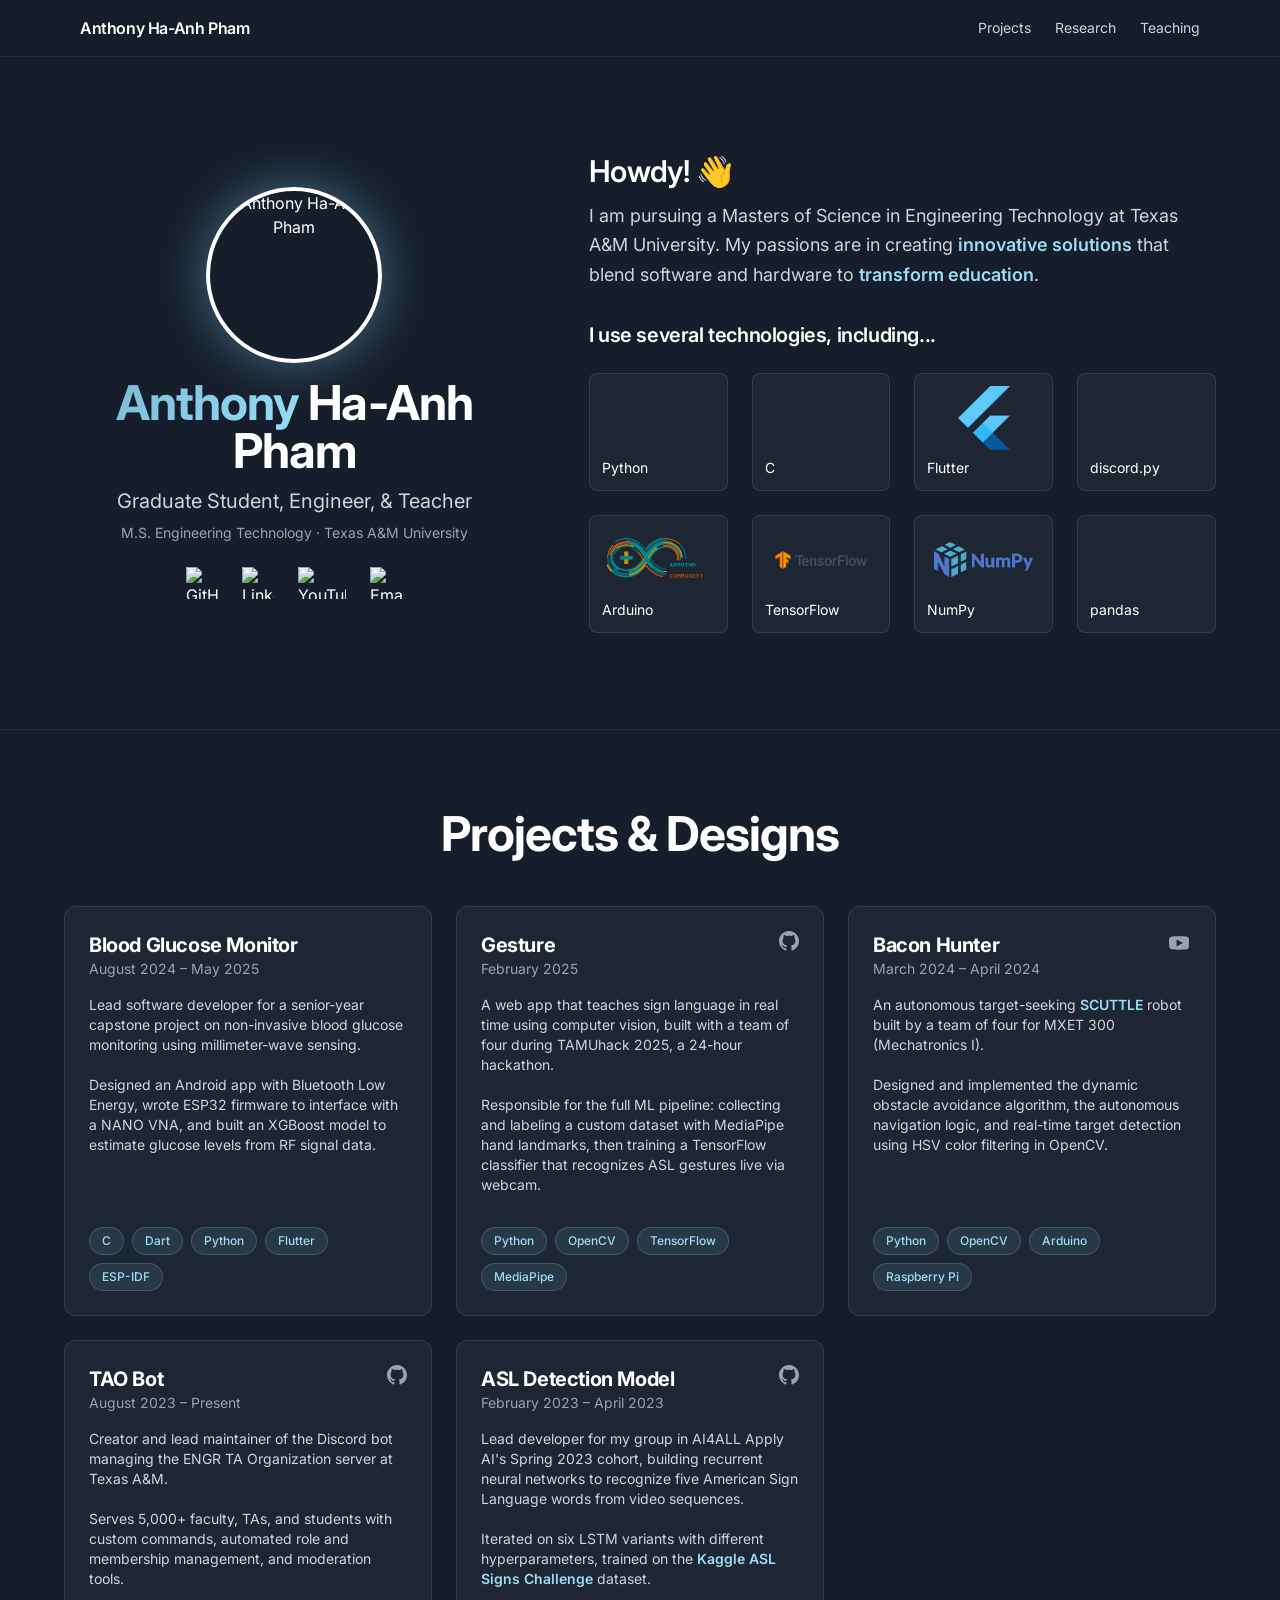
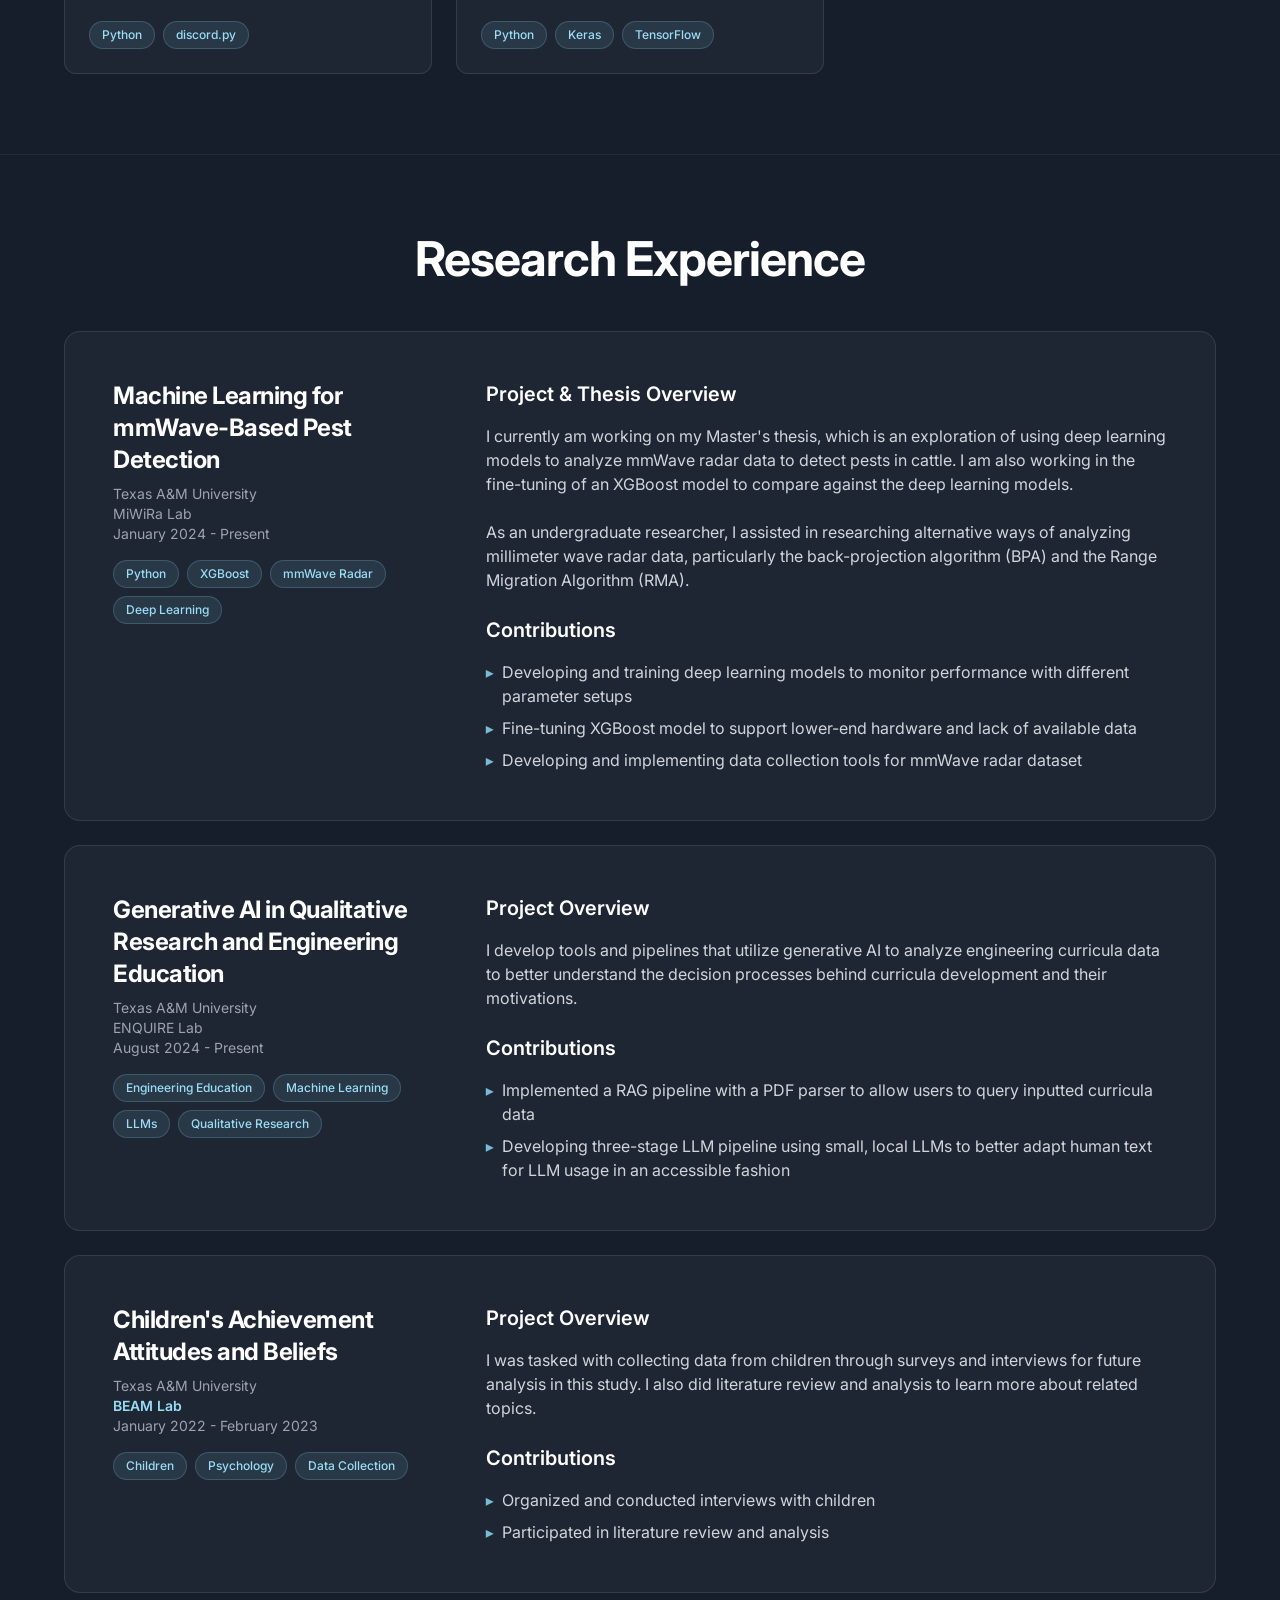
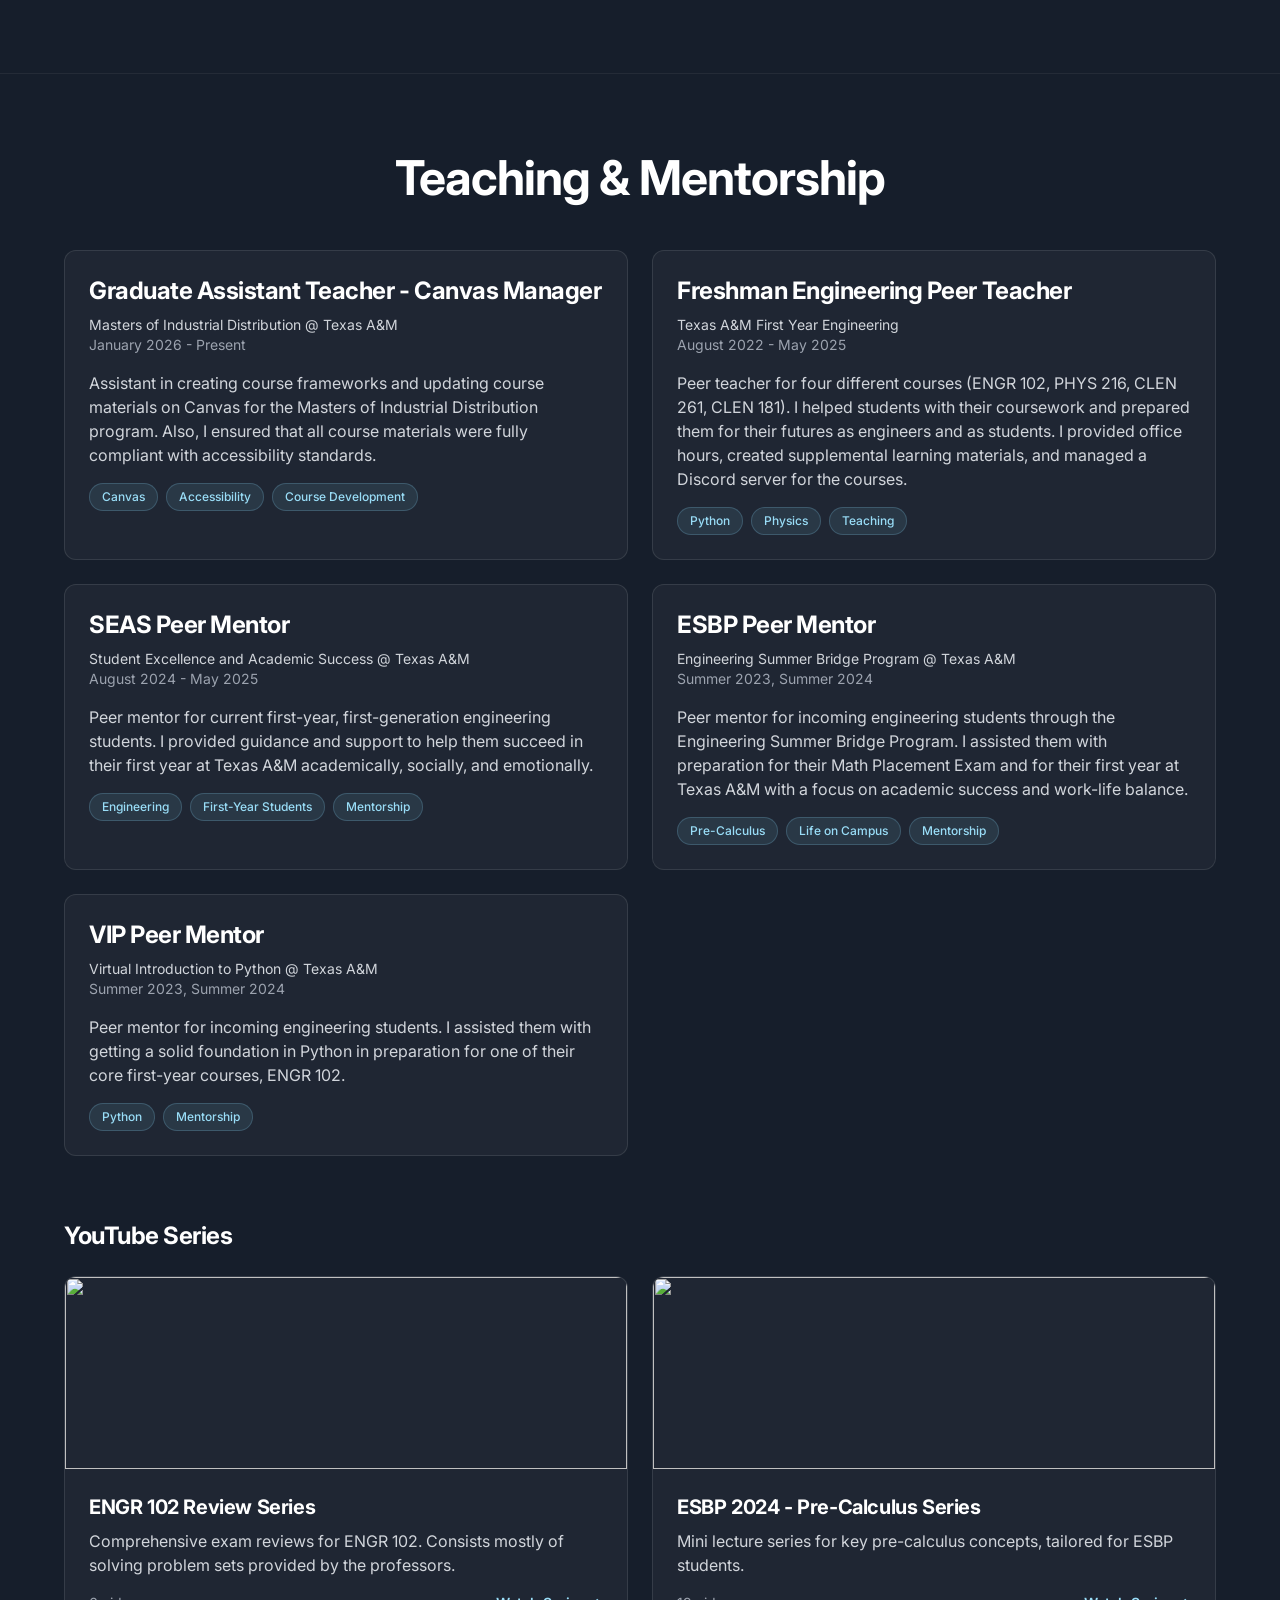
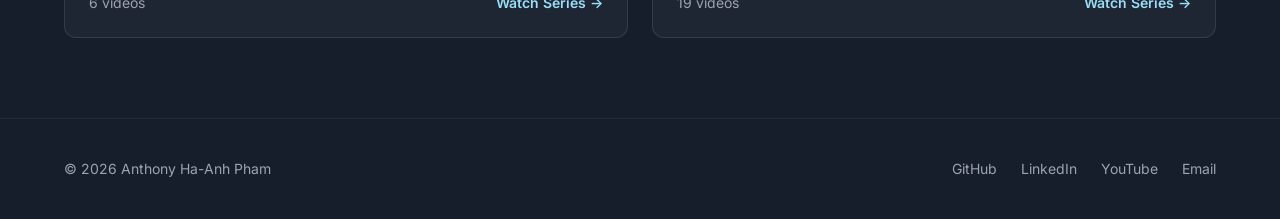
==== commit 19a48b62: "More formatting changes" ====
--- a/index.html
+++ b/index.html
@@ -82,51 +82,51 @@
                         <a href="https://www.python.org/" class="tech-card rounded-lg p-3 group" target="_blank">
                             <div class="h-16 flex items-center justify-center mb-2">
                                 <img src="https://s3.dualstack.us-east-2.amazonaws.com/pythondotorg-assets/media/files/python-logo-only.svg"
-                                     alt="Python" class="max-h-full w-auto motion-safe:group-hover:scale-110 motion-safe:group-focus-visible:scale-110 transition-transform">
+                                     alt="" class="max-h-full w-auto motion-safe:group-hover:scale-110 motion-safe:group-focus-visible:scale-110 transition-transform">
                             </div>
                             <p class="text-sm">Python</p>
                         </a>
                         <a href="https://devdocs.io/c/" class="tech-card rounded-lg p-3 group" target="_blank">
                             <div class="h-16 flex items-center justify-center mb-2">
                                 <img src="https://upload.wikimedia.org/wikipedia/commons/1/18/C_Programming_Language.svg"
-                                     alt="C" class="max-h-full w-auto motion-safe:group-hover:scale-110 motion-safe:group-focus-visible:scale-110 transition-transform">
+                                     alt="" class="max-h-full w-auto motion-safe:group-hover:scale-110 motion-safe:group-focus-visible:scale-110 transition-transform">
                             </div>
                             <p class="text-sm">C</p>
                         </a>
                         <a href="https://flutter.dev/" class="tech-card rounded-lg p-3 group" target="_blank">
                             <div class="h-16 flex items-center justify-center mb-2">
-                                <img src="assets/flutter.png" alt="Flutter" class="max-h-full w-auto motion-safe:group-hover:scale-110 motion-safe:group-focus-visible:scale-110 transition-transform">
+                                <img src="assets/flutter.png" alt="" class="max-h-full w-auto motion-safe:group-hover:scale-110 motion-safe:group-focus-visible:scale-110 transition-transform">
                             </div>
                             <p class="text-sm">Flutter</p>
                         </a>
                         <a href="https://discordpy.readthedocs.io/" class="tech-card rounded-lg p-3 group" target="_blank">
                             <div class="h-16 flex items-center justify-center mb-2">
                                 <img src="https://raw.githubusercontent.com/python-discord/branding/main/logos/logo_circle/logo_circle.png"
-                                     alt="discord.py" class="max-h-full w-auto motion-safe:group-hover:scale-110 motion-safe:group-focus-visible:scale-110 transition-transform">
+                                     alt="" class="max-h-full w-auto motion-safe:group-hover:scale-110 motion-safe:group-focus-visible:scale-110 transition-transform">
                             </div>
                             <p class="text-sm">discord.py</p>
                         </a>
                         <a href="https://www.arduino.cc/" class="tech-card rounded-lg p-3 group" target="_blank">
                             <div class="h-16 flex items-center justify-center mb-2">
-                                <img src="assets/arduino.png" alt="Arduino" class="max-h-full w-auto motion-safe:group-hover:scale-110 motion-safe:group-focus-visible:scale-110 transition-transform">
+                                <img src="assets/arduino.png" alt="" class="max-h-full w-auto motion-safe:group-hover:scale-110 motion-safe:group-focus-visible:scale-110 transition-transform">
                             </div>
                             <p class="text-sm">Arduino</p>
                         </a>
                         <a href="https://www.tensorflow.org/" class="tech-card rounded-lg p-3 group" target="_blank">
                             <div class="h-16 flex items-center justify-center mb-2">
-                                <img src="assets/TF_FullColor_Horizontal.png" alt="TensorFlow" class="max-h-full w-auto motion-safe:group-hover:scale-110 motion-safe:group-focus-visible:scale-110 transition-transform">
+                                <img src="assets/TF_FullColor_Horizontal.png" alt="" class="max-h-full w-auto motion-safe:group-hover:scale-110 motion-safe:group-focus-visible:scale-110 transition-transform">
                             </div>
                             <p class="text-sm">TensorFlow</p>
                         </a>
                         <a href="https://www.numpy.org/" class="tech-card rounded-lg p-3 group" target="_blank">
                             <div class="h-16 flex items-center justify-center mb-2">
-                                <img src="assets/numpylogo.png" alt="NumPy" class="max-h-full w-auto motion-safe:group-hover:scale-110 motion-safe:group-focus-visible:scale-110 transition-transform">
+                                <img src="assets/numpylogo.png" alt="" class="max-h-full w-auto motion-safe:group-hover:scale-110 motion-safe:group-focus-visible:scale-110 transition-transform">
                             </div>
                             <p class="text-sm">NumPy</p>
                         </a>
                         <a href="https://pandas.pydata.org/" class="tech-card rounded-lg p-3 group" target="_blank">
                             <div class="h-16 flex items-center justify-center mb-2">
-                                <img src="assets/pandas_white.svg" alt="pandas" class="max-h-full w-auto motion-safe:group-hover:scale-110 motion-safe:group-focus-visible:scale-110 transition-transform">
+                                <img src="assets/pandas_white.svg" alt="" class="max-h-full w-auto motion-safe:group-hover:scale-110 motion-safe:group-focus-visible:scale-110 transition-transform">
                             </div>
                             <p class="text-sm">pandas</p>
                         </a>
@@ -179,7 +179,7 @@
                         <div class="flex items-start justify-between">
                             <h3 class="text-xl font-bold text-strong">Gesture</h3>
                             <div class="flex gap-2">
-                                <a href="https://github.com/AxeFontaine/tamuhack25" class="text-muted hover:text-strong focus-visible:text-strong transition" target="_blank" aria-label="Gesture on GitHub">
+                                <a href="https://github.com/AxeFontaine/tamuhack25" class="inline-flex p-3 -m-3 text-muted hover:text-strong focus-visible:text-strong transition" target="_blank" aria-label="Gesture on GitHub">
                                     <svg class="w-5 h-5" fill="currentColor" viewBox="0 0 24 24">
                                         <path d="M12 0c-6.626 0-12 5.373-12 12 0 5.302 3.438 9.8 8.207 11.387.599.111.793-.261.793-.577v-2.234c-3.338.726-4.033-1.416-4.033-1.416-.546-1.387-1.333-1.756-1.333-1.756-1.089-.745.083-.729.083-.729 1.205.084 1.839 1.237 1.839 1.237 1.07 1.834 2.807 1.304 3.492.997.107-.775.418-1.305.762-1.604-2.665-.305-5.467-1.334-5.467-5.931 0-1.311.469-2.381 1.236-3.221-.124-.303-.535-1.524.117-3.176 0 0 1.008-.322 3.301 1.23.957-.266 1.983-.399 3.003-.404 1.02.005 2.047.138 3.006.404 2.291-1.552 3.297-1.23 3.297-1.23.653 1.653.242 2.874.118 3.176.77.84 1.235 1.911 1.235 3.221 0 4.609-2.807 5.624-5.479 5.921.43.372.823 1.102.823 2.222v3.293c0 .319.192.694.801.576 4.765-1.589 8.199-6.086 8.199-11.386 0-6.627-5.373-12-12-12z"/>
                                     </svg>
@@ -214,7 +214,7 @@
                         <div class="flex items-start justify-between">
                             <h3 class="text-xl font-bold text-strong">Bacon Hunter</h3>
                             <div class="flex gap-2">
-                                <a href="https://www.youtube.com/watch?v=gzB9bQtjUVA" class="text-muted hover:text-strong focus-visible:text-strong transition" target="_blank" aria-label="Bacon Hunter demo video">
+                                <a href="https://www.youtube.com/watch?v=gzB9bQtjUVA" class="inline-flex p-3 -m-3 text-muted hover:text-strong focus-visible:text-strong transition" target="_blank" aria-label="Bacon Hunter demo video">
                                     <svg width="24" height="24" viewBox="0 0 24 24" fill="currentColor">
                                         <path d="M21.948 7.646a2.825 2.825 0 0 0-1.992-1.992C18.17 5.25 12 5.25 12 5.25s-6.17 0-7.956.404a2.825 2.825 0 0 0-1.992 1.992C2.05 9.479 2.05 12 2.05 12s0 2.521.404 4.354a2.825 2.825 0 0 0 1.992 1.992C5.83 18.75 12 18.75 12 18.75s6.17 0 7.956-.404a2.825 2.825 0 0 0 1.992-1.992C21.95 14.521 21.95 12 21.95 12s0-2.521-.002-4.354zM9.545 15.421V8.579L15.908 12l-6.363 3.421z"/>
                                         </svg>
@@ -250,7 +250,7 @@
                         <div class="flex items-start justify-between">
                             <h3 class="text-xl font-bold text-strong">TAO Bot</h3>
                             <div class="flex gap-2">
-                                <a href="https://github.com/RicePandaaaa/TAO-Bot" class="text-muted hover:text-strong focus-visible:text-strong transition" target="_blank" aria-label="TAO Bot on GitHub">
+                                <a href="https://github.com/RicePandaaaa/TAO-Bot" class="inline-flex p-3 -m-3 text-muted hover:text-strong focus-visible:text-strong transition" target="_blank" aria-label="TAO Bot on GitHub">
                                     <svg class="w-5 h-5" fill="currentColor" viewBox="0 0 24 24">
                                         <path d="M12 0c-6.626 0-12 5.373-12 12 0 5.302 3.438 9.8 8.207 11.387.599.111.793-.261.793-.577v-2.234c-3.338.726-4.033-1.416-4.033-1.416-.546-1.387-1.333-1.756-1.333-1.756-1.089-.745.083-.729.083-.729 1.205.084 1.839 1.237 1.839 1.237 1.07 1.834 2.807 1.304 3.492.997.107-.775.418-1.305.762-1.604-2.665-.305-5.467-1.334-5.467-5.931 0-1.311.469-2.381 1.236-3.221-.124-.303-.535-1.524.117-3.176 0 0 1.008-.322 3.301 1.23.957-.266 1.983-.399 3.003-.404 1.02.005 2.047.138 3.006.404 2.291-1.552 3.297-1.23 3.297-1.23.653 1.653.242 2.874.118 3.176.77.84 1.235 1.911 1.235 3.221 0 4.609-2.807 5.624-5.479 5.921.43.372.823 1.102.823 2.222v3.293c0 .319.192.694.801.576 4.765-1.589 8.199-6.086 8.199-11.386 0-6.627-5.373-12-12-12z"/>
                                     </svg>
@@ -282,7 +282,7 @@
                         <div class="flex items-start justify-between">
                             <h3 class="text-xl font-bold text-strong">ASL Detection Model</h3>
                             <div class="flex gap-2">
-                                <a href="https://github.com/RicePandaaaa/ASL-RNN-ApplyAI" class="text-muted hover:text-strong focus-visible:text-strong transition" target="_blank" aria-label="ASL Detection Model on GitHub">
+                                <a href="https://github.com/RicePandaaaa/ASL-RNN-ApplyAI" class="inline-flex p-3 -m-3 text-muted hover:text-strong focus-visible:text-strong transition" target="_blank" aria-label="ASL Detection Model on GitHub">
                                     <svg class="w-5 h-5" fill="currentColor" viewBox="0 0 24 24">
                                         <path d="M12 0c-6.626 0-12 5.373-12 12 0 5.302 3.438 9.8 8.207 11.387.599.111.793-.261.793-.577v-2.234c-3.338.726-4.033-1.416-4.033-1.416-.546-1.387-1.333-1.756-1.333-1.756-1.089-.745.083-.729.083-.729 1.205.084 1.839 1.237 1.839 1.237 1.07 1.834 2.807 1.304 3.492.997.107-.775.418-1.305.762-1.604-2.665-.305-5.467-1.334-5.467-5.931 0-1.311.469-2.381 1.236-3.221-.124-.303-.535-1.524.117-3.176 0 0 1.008-.322 3.301 1.23.957-.266 1.983-.399 3.003-.404 1.02.005 2.047.138 3.006.404 2.291-1.552 3.297-1.23 3.297-1.23.653 1.653.242 2.874.118 3.176.77.84 1.235 1.911 1.235 3.221 0 4.609-2.807 5.624-5.479 5.921.43.372.823 1.102.823 2.222v3.293c0 .319.192.694.801.576 4.765-1.589 8.199-6.086 8.199-11.386 0-6.627-5.373-12-12-12z"/>
                                     </svg>
@@ -349,17 +349,14 @@
                                 </p>
                             </div>
                             <h4 class="text-xl font-semibold text-strong mb-4">Contributions</h4>
-                            <ul class="space-y-2 text-body">
-                                <li class="flex items-start">
-                                    <span class="text-accent mr-2">▸</span>
+                            <ul class="contrib-list space-y-2 text-body" role="list">
+                                <li class="flex items-start">
                                     Developing and training deep learning models to monitor performance with different parameter setups
                                 </li>
                                 <li class="flex items-start">
-                                    <span class="text-accent mr-2">▸</span>
                                     Fine-tuning XGBoost model to support lower-end hardware and lack of available data
                                 </li>
                                 <li class="flex items-start">
-                                    <span class="text-accent mr-2">▸</span>
                                     Developing and implementing data collection tools for mmWave radar dataset
                                 </li>
                             </ul>
@@ -388,13 +385,11 @@
                                 I develop tools and pipelines that utilize generative AI to analyze engineering curricula data to better understand the decision processes behind curricula development and their motivations.
                             </p>
                             <h4 class="text-xl font-semibold text-strong mb-4">Contributions</h4>
-                            <ul class="space-y-2 text-body">
-                                <li class="flex items-start">
-                                    <span class="text-accent mr-2">▸</span>
+                            <ul class="contrib-list space-y-2 text-body" role="list">
+                                <li class="flex items-start">
                                     Implemented a RAG pipeline with a PDF parser to allow users to query inputted curricula data
                                 </li>
                                 <li class="flex items-start">
-                                    <span class="text-accent mr-2">▸</span>
                                     Developing three-stage LLM pipeline using small, local LLMs to better adapt human text for LLM usage in an accessible fashion
                                 </li>
                             </ul>
@@ -424,13 +419,11 @@
                                 review and analysis to learn more about related topics.
                             </p>
                             <h4 class="text-xl font-semibold text-strong mb-4">Contributions</h4>
-                            <ul class="space-y-2 text-body">
-                                <li class="flex items-start">
-                                    <span class="text-accent mr-2">▸</span>
+                            <ul class="contrib-list space-y-2 text-body" role="list">
+                                <li class="flex items-start">
                                     Organized and conducted interviews with children
                                 </li>
                                 <li class="flex items-start">
-                                    <span class="text-accent mr-2">▸</span>
                                     Participated in literature review and analysis
                                 </li>
                             </ul>
@@ -529,8 +522,8 @@
                 <h3 class="text-2xl font-bold text-strong mt-16 mb-6">YouTube Series</h3>
                 <div class="grid md:grid-cols-2 gap-6">
                     <div class="youtube-card rounded-xl overflow-hidden">
-                        <a href="https://www.youtube.com/playlist?list=PLISyINFRGf7ZQ6jvPNtmXOIR4q-9UGYE8" target="_blank">
-                            <img src="https://i.ytimg.com/vi/I198gkjpnqE/hqdefault.jpg" alt="ENGR 102 Review Series thumbnail" class="youtube-thumb">
+                        <a href="https://www.youtube.com/playlist?list=PLISyINFRGf7ZQ6jvPNtmXOIR4q-9UGYE8" target="_blank" tabindex="-1" aria-hidden="true">
+                            <img src="https://i.ytimg.com/vi/I198gkjpnqE/hqdefault.jpg" alt="" class="youtube-thumb">
                         </a>
                         <div class="p-6">
                             <h4 class="text-xl font-bold text-strong mb-2">ENGR 102 Review Series</h4>
@@ -540,14 +533,14 @@
                             </p>
                             <div class="flex items-center justify-between">
                                 <span class="text-muted text-sm">6 videos</span>
-                                <a href="https://www.youtube.com/playlist?list=PLISyINFRGf7ZQ6jvPNtmXOIR4q-9UGYE8" target="_blank" class="accent-link text-sm">Watch Series →</a>
+                                <a href="https://www.youtube.com/playlist?list=PLISyINFRGf7ZQ6jvPNtmXOIR4q-9UGYE8" target="_blank" class="accent-link text-sm">Watch Series<span class="sr-only">: ENGR 102 Review Series on YouTube</span> <span aria-hidden="true">→</span></a>
                             </div>
                         </div>
                     </div>
 
                     <div class="youtube-card rounded-xl overflow-hidden">
-                        <a href="https://www.youtube.com/playlist?list=PLISyINFRGf7an5UwX27hjwT-5-Rtw1BHp" target="_blank">
-                            <img src="https://i.ytimg.com/vi/qJel1S3xqNE/hqdefault.jpg" alt="ESBP 2024 Pre-Calculus Series thumbnail" class="youtube-thumb">
+                        <a href="https://www.youtube.com/playlist?list=PLISyINFRGf7an5UwX27hjwT-5-Rtw1BHp" target="_blank" tabindex="-1" aria-hidden="true">
+                            <img src="https://i.ytimg.com/vi/qJel1S3xqNE/hqdefault.jpg" alt="" class="youtube-thumb">
                         </a>
                         <div class="p-6">
                             <h4 class="text-xl font-bold text-strong mb-2">ESBP 2024 - Pre-Calculus Series</h4>
@@ -556,7 +549,7 @@
                             </p>
                             <div class="flex items-center justify-between">
                                 <span class="text-muted text-sm">19 videos</span>
-                                <a href="https://www.youtube.com/playlist?list=PLISyINFRGf7an5UwX27hjwT-5-Rtw1BHp" target="_blank" class="accent-link text-sm">Watch Series →</a>
+                                <a href="https://www.youtube.com/playlist?list=PLISyINFRGf7an5UwX27hjwT-5-Rtw1BHp" target="_blank" class="accent-link text-sm">Watch Series<span class="sr-only">: ESBP 2024 Pre-Calculus Series on YouTube</span> <span aria-hidden="true">→</span></a>
                             </div>
                         </div>
                     </div>
--- a/styles.css
+++ b/styles.css
@@ -170,6 +170,16 @@
     font-weight: 500;
 }
 
+/* ── Research contribution lists ─────────────────────────────── */
+/* Decorative ▸ marker; the "/ ''" alt text keeps screen readers from reading it.
+   (Tailwind's reset removes list styling, so the <ul> also has role="list".) */
+.contrib-list li::before {
+    content: "▸";
+    content: "▸" / "";
+    color: var(--accent);
+    margin-right: 0.5rem;
+}
+
 /* ── YouTube thumbnails ──────────────────────────────────────── */
 .youtube-thumb {
     width: 100%;
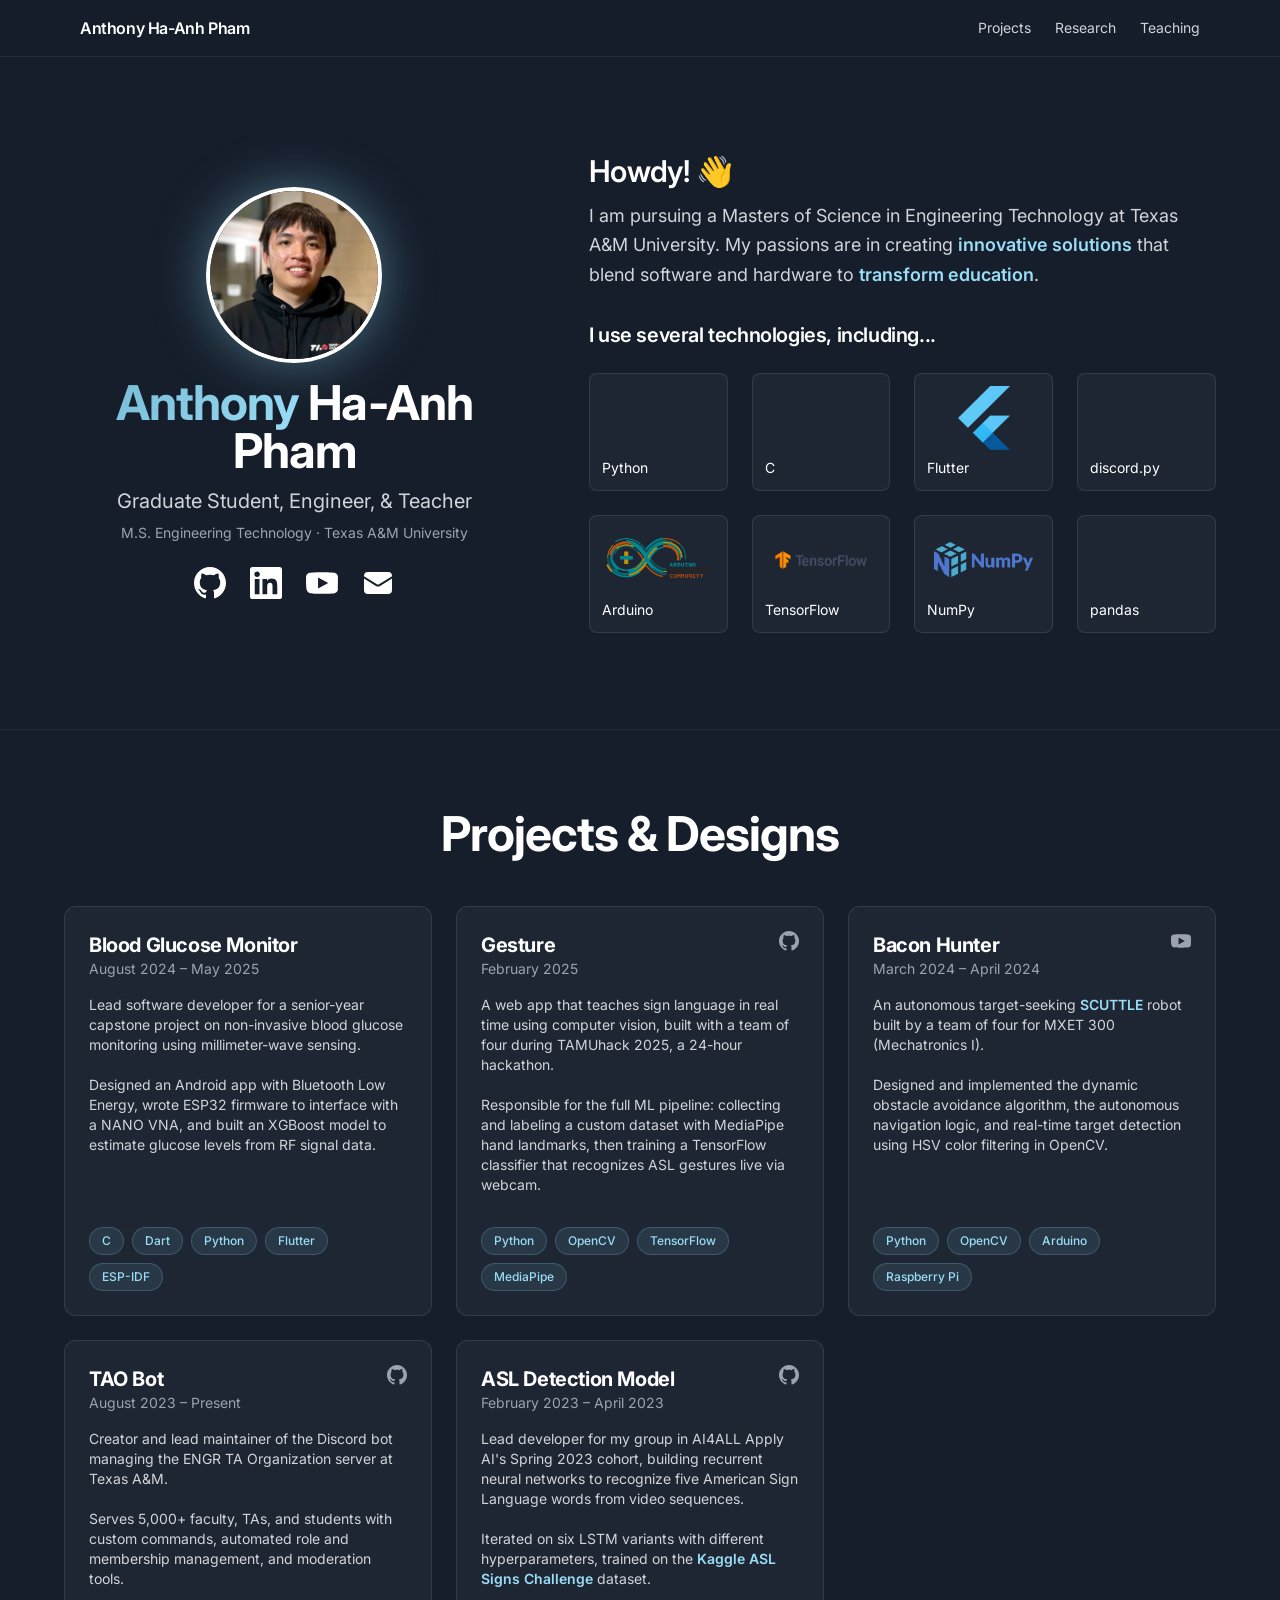
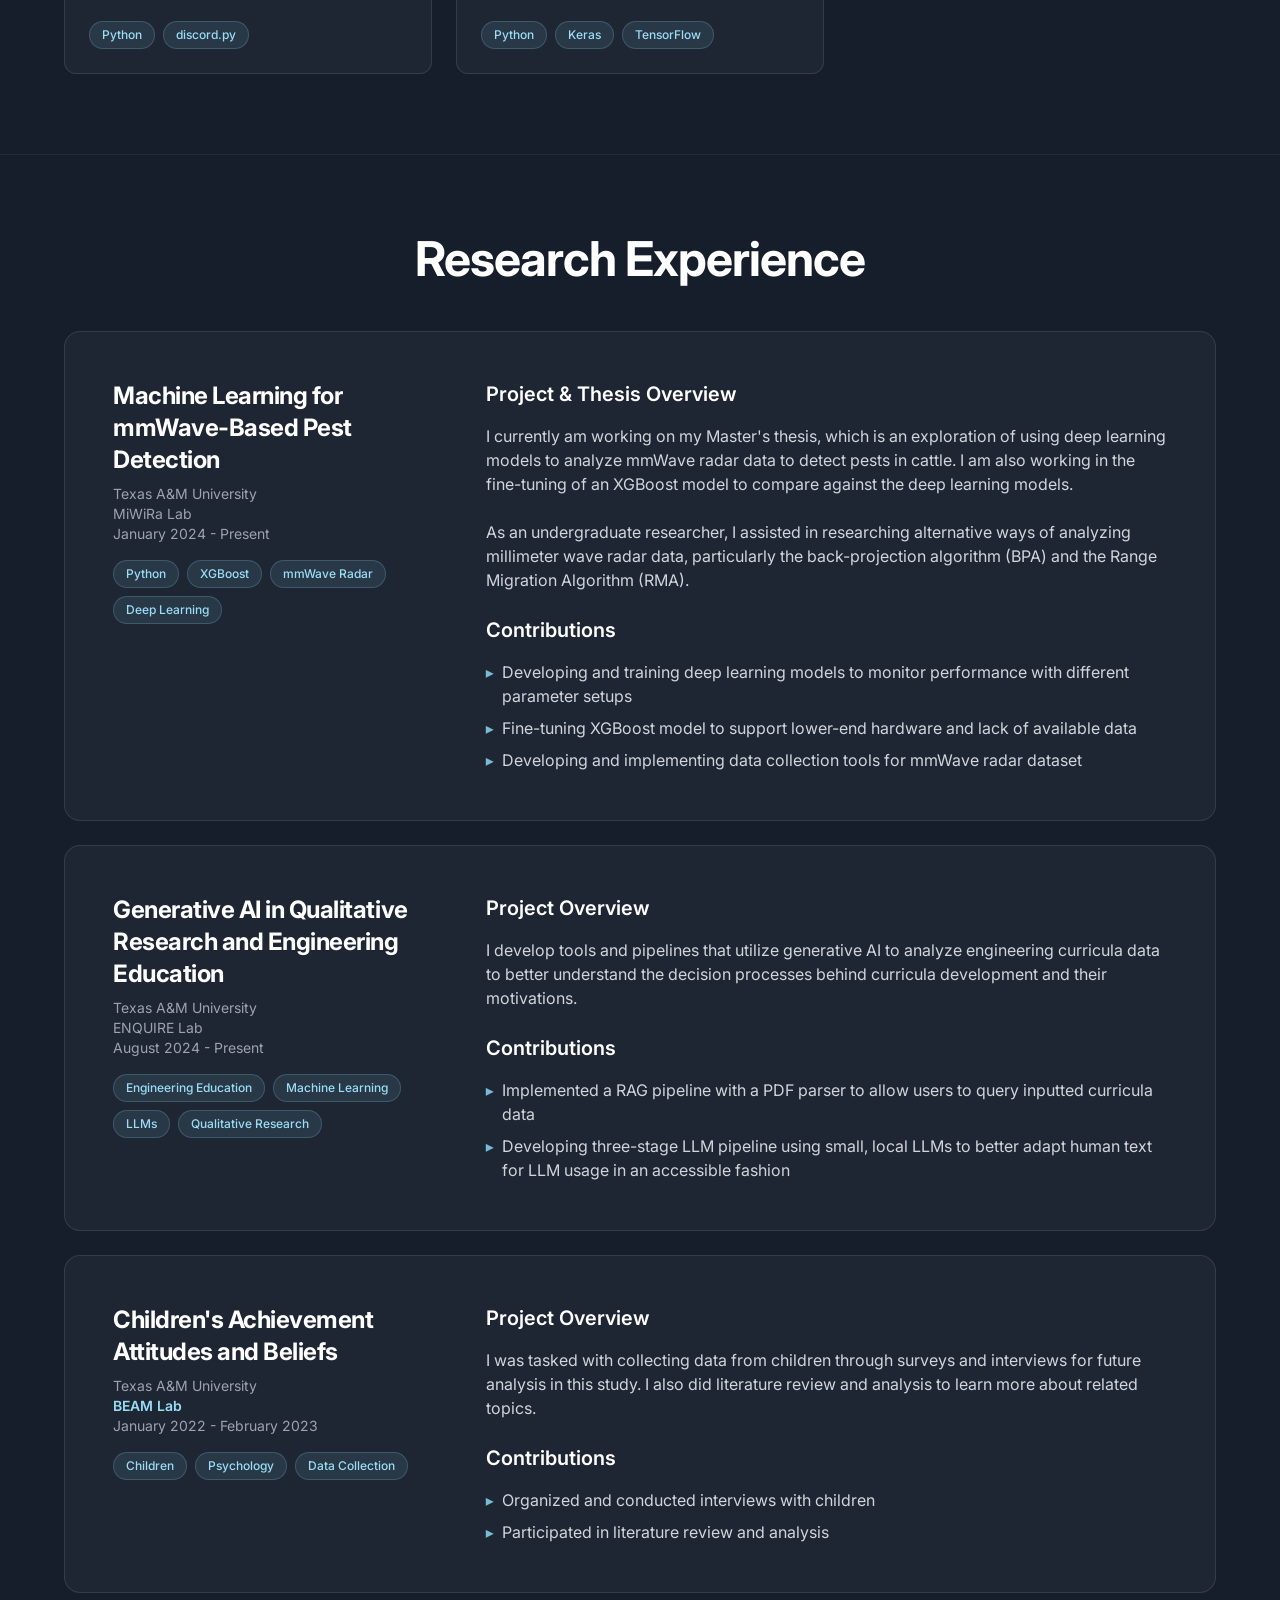
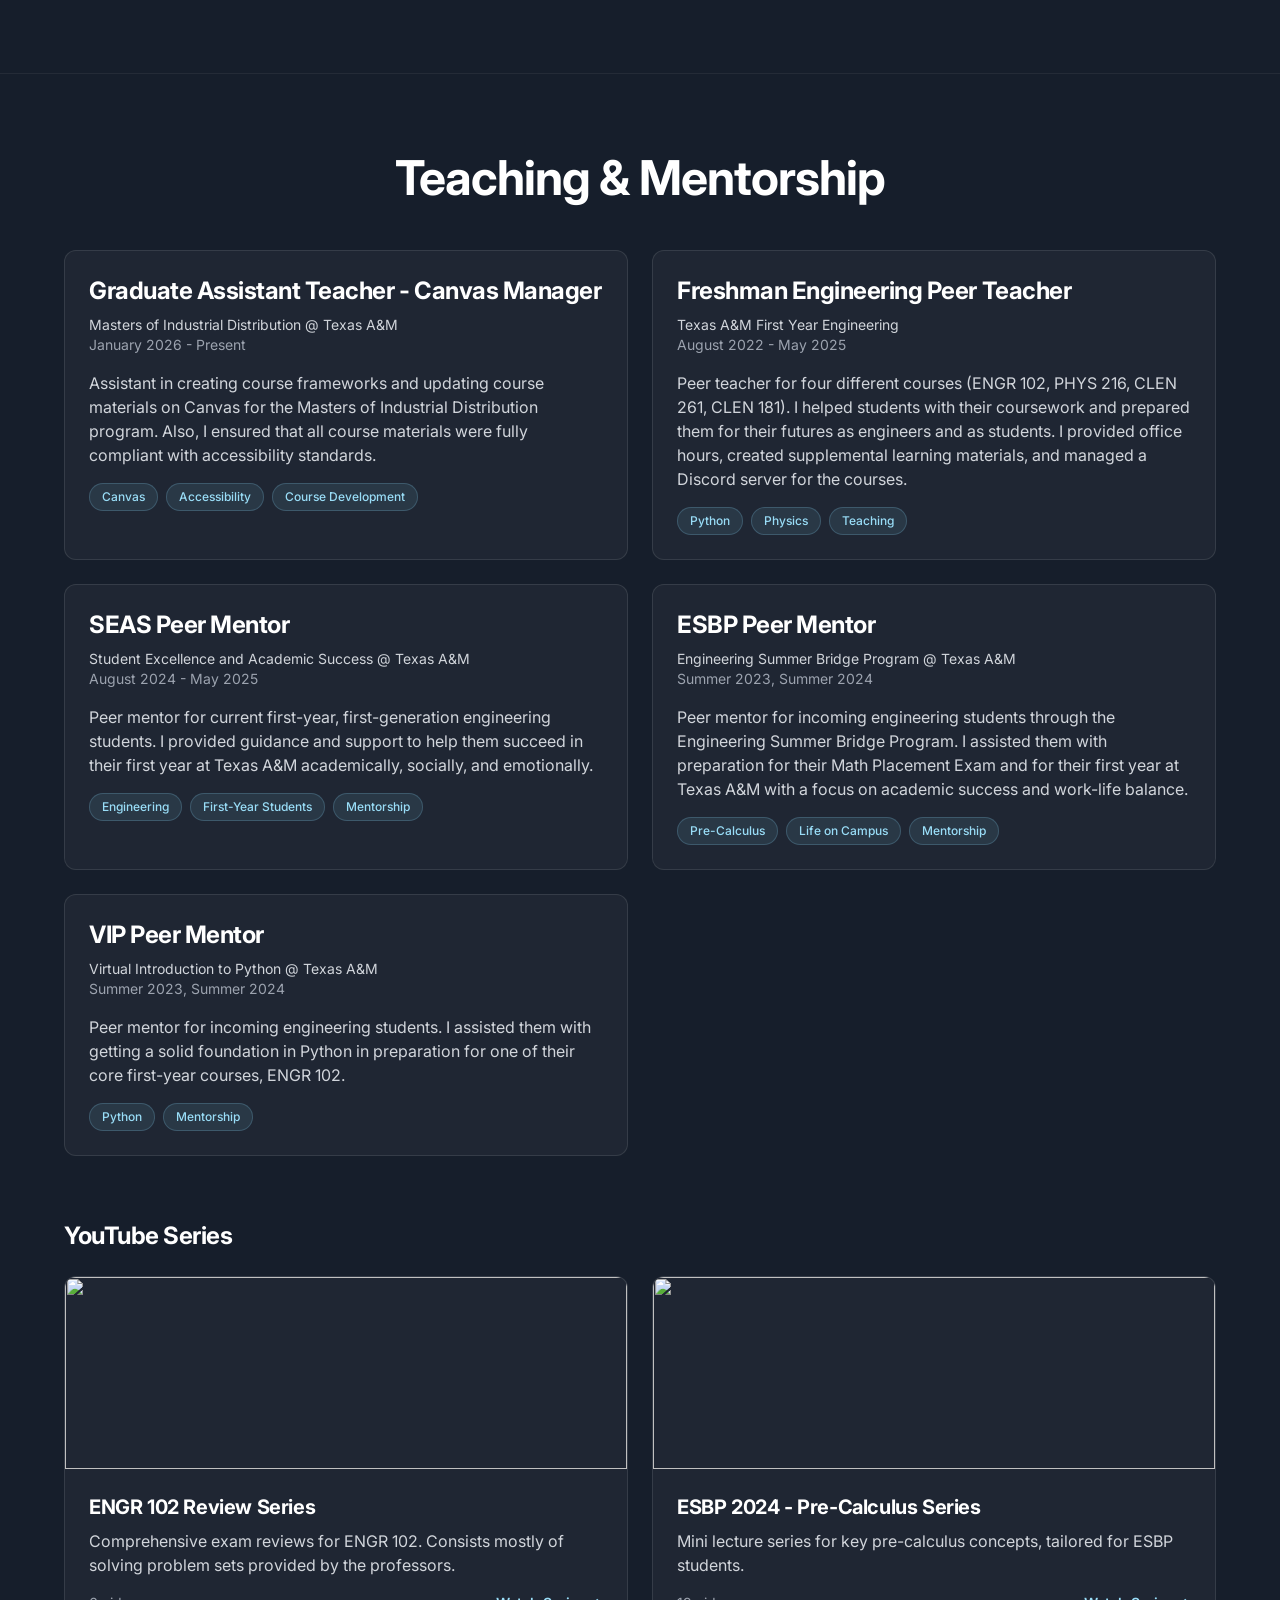
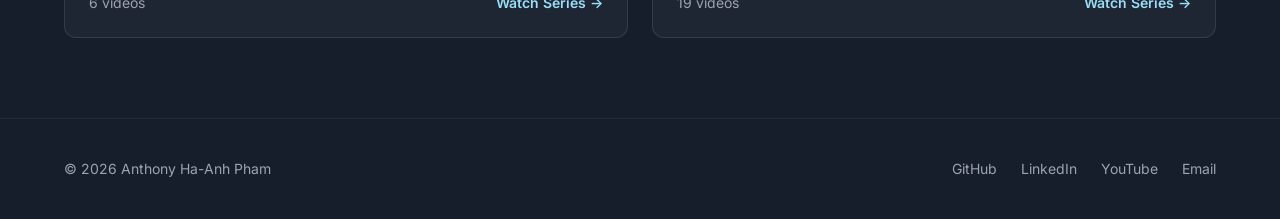
==== commit ec0d6630: "Rework icons and headshot" ====
--- a/index.html
+++ b/index.html
@@ -21,12 +21,13 @@
 
     <!-- Navigation -->
     <header class="site-nav">
-        <nav aria-label="Primary" class="container mx-auto max-w-6xl px-4 h-14 flex items-center justify-between">
-            <a href="#intro" class="font-semibold tracking-tight text-strong hover:text-accent focus-visible:text-accent">Anthony Ha-Anh Pham</a>
-            <div class="flex items-center gap-6 text-sm text-body">
-                <a href="#projects" class="hover:text-strong focus-visible:text-strong">Projects</a>
-                <a href="#research" class="hover:text-strong focus-visible:text-strong">Research</a>
-                <a href="#teaching" class="hover:text-strong focus-visible:text-strong">Teaching</a>
+        <nav aria-label="Primary" class="container mx-auto max-w-6xl px-4 h-14 flex items-center justify-between gap-4">
+            <!-- Name shortens on phones and hides below 360px (the h1 shows it) so the bar never wraps -->
+            <a href="#intro" class="hidden min-[360px]:block whitespace-nowrap font-semibold tracking-tight text-strong hover:text-accent focus-visible:text-accent">Anthony<span class="hidden sm:inline"> Ha-Anh</span> Pham</a>
+            <div class="ml-auto flex items-center gap-3 sm:gap-6 text-sm text-body">
+                <a href="#projects" class="py-2 hover:text-strong focus-visible:text-strong">Projects</a>
+                <a href="#research" class="py-2 hover:text-strong focus-visible:text-strong">Research</a>
+                <a href="#teaching" class="py-2 hover:text-strong focus-visible:text-strong">Teaching</a>
             </div>
         </nav>
     </header>
@@ -38,27 +39,36 @@
             <div class="flex flex-col md:flex-row gap-10 md:gap-16 items-center">
                 <!-- Left: Profile + Social Links -->
                 <div class="md:w-2/5 text-center flex-shrink-0">
-                    <img src="assets/headshot_zoomedin.png" alt="Anthony Ha-Anh Pham"
-                         class="w-36 h-36 md:w-44 md:h-44 rounded-full mx-auto mb-4 border-4 border-white profile-glow">
+                    <img src="assets/headshot.webp" alt="Anthony Ha-Anh Pham" width="352" height="352" fetchpriority="high"
+                         class="w-36 h-36 md:w-44 md:h-44 object-cover rounded-full mx-auto mb-4 border-4 border-white profile-glow">
                     <h1 class="text-4xl md:text-5xl font-bold mb-3">
                         <span class="gradient-text">Anthony</span> Ha-Anh Pham
                     </h1>
                     <p class="text-xl mb-2 text-body">Graduate Student, Engineer, & Teacher</p>
                     <p class="text-sm mb-6 text-muted">M.S. Engineering Technology · Texas A&M University</p>
 
-                    <!-- Social Links -->
+                    <!-- Social Links (one inline-SVG set: 24px viewBox, currentColor, 32px) -->
                     <div class="flex justify-center space-x-6">
-                        <a href="https://github.com/RicePandaaaa" class="motion-safe:hover:scale-110 motion-safe:focus-visible:scale-110 transition-transform" target="_blank">
-                            <img src="assets/github-mark-white.png" alt="GitHub" class="w-8 h-8">
-                        </a>
-                        <a href="https://www.linkedin.com/in/anthony-ha-pham/" class="motion-safe:hover:scale-110 motion-safe:focus-visible:scale-110 transition-transform" target="_blank">
-                            <img src="assets/In-White-14@2x.png" alt="LinkedIn" class="w-8 h-8">
-                        </a>
-                        <a href="https://www.youtube.com/@ptanthony" class="motion-safe:hover:scale-110 motion-safe:focus-visible:scale-110 transition-transform" target="_blank">
-                            <img src="assets/yt_icon_rgb.png" alt="YouTube" class="w-12 h-8">
-                        </a>
-                        <a href="mailto:anthony.ha.pham@gmail.com" class="motion-safe:hover:scale-110 motion-safe:focus-visible:scale-110 transition-transform">
-                            <img src="assets/mail_icon.png" alt="Email" class="w-8 h-8">
+                        <a href="https://github.com/RicePandaaaa" class="motion-safe:hover:scale-110 motion-safe:focus-visible:scale-110 transition-transform" target="_blank" aria-label="GitHub">
+                            <svg class="w-8 h-8" viewBox="0 0 24 24" fill="currentColor" aria-hidden="true">
+                                <path d="M12 0c-6.626 0-12 5.373-12 12 0 5.302 3.438 9.8 8.207 11.387.599.111.793-.261.793-.577v-2.234c-3.338.726-4.033-1.416-4.033-1.416-.546-1.387-1.333-1.756-1.333-1.756-1.089-.745.083-.729.083-.729 1.205.084 1.839 1.237 1.839 1.237 1.07 1.834 2.807 1.304 3.492.997.107-.775.418-1.305.762-1.604-2.665-.305-5.467-1.334-5.467-5.931 0-1.311.469-2.381 1.236-3.221-.124-.303-.535-1.524.117-3.176 0 0 1.008-.322 3.301 1.23.957-.266 1.983-.399 3.003-.404 1.02.005 2.047.138 3.006.404 2.291-1.552 3.297-1.23 3.297-1.23.653 1.653.242 2.874.118 3.176.77.84 1.235 1.911 1.235 3.221 0 4.609-2.807 5.624-5.479 5.921.43.372.823 1.102.823 2.222v3.293c0 .319.192.694.801.576 4.765-1.589 8.199-6.086 8.199-11.386 0-6.627-5.373-12-12-12z"/>
+                            </svg>
+                        </a>
+                        <a href="https://www.linkedin.com/in/anthony-ha-pham/" class="motion-safe:hover:scale-110 motion-safe:focus-visible:scale-110 transition-transform" target="_blank" aria-label="LinkedIn">
+                            <svg class="w-8 h-8" viewBox="0 0 24 24" fill="currentColor" aria-hidden="true">
+                                <path d="M20.447 20.452h-3.554v-5.569c0-1.328-.027-3.037-1.852-3.037-1.853 0-2.136 1.445-2.136 2.939v5.667H9.351V9h3.414v1.561h.046c.477-.9 1.637-1.85 3.37-1.85 3.601 0 4.267 2.37 4.267 5.455v6.286zM5.337 7.433c-1.144 0-2.063-.926-2.063-2.065 0-1.138.92-2.063 2.063-2.063 1.14 0 2.064.925 2.064 2.063 0 1.139-.925 2.065-2.064 2.065zm1.782 13.019H3.555V9h3.564v11.452zM22.225 0H1.771C.792 0 0 .774 0 1.729v20.542C0 23.227.792 24 1.771 24h20.451C23.2 24 24 23.227 24 22.271V1.729C24 .774 23.2 0 22.222 0h.003z"/>
+                            </svg>
+                        </a>
+                        <a href="https://www.youtube.com/@ptanthony" class="motion-safe:hover:scale-110 motion-safe:focus-visible:scale-110 transition-transform" target="_blank" aria-label="YouTube">
+                            <svg class="w-8 h-8" viewBox="2 2 20 20" fill="currentColor" aria-hidden="true">
+                                <path d="M21.948 7.646a2.825 2.825 0 0 0-1.992-1.992C18.17 5.25 12 5.25 12 5.25s-6.17 0-7.956.404a2.825 2.825 0 0 0-1.992 1.992C2.05 9.479 2.05 12 2.05 12s0 2.521.404 4.354a2.825 2.825 0 0 0 1.992 1.992C5.83 18.75 12 18.75 12 18.75s6.17 0 7.956-.404a2.825 2.825 0 0 0 1.992-1.992C21.95 14.521 21.95 12 21.95 12s0-2.521-.002-4.354zM9.545 15.421V8.579L15.908 12l-6.363 3.421z"/>
+                            </svg>
+                        </a>
+                        <a href="mailto:anthony.ha.pham@gmail.com" class="motion-safe:hover:scale-110 motion-safe:focus-visible:scale-110 transition-transform" aria-label="Email">
+                            <svg class="w-8 h-8" viewBox="0 0 24 24" fill="currentColor" aria-hidden="true">
+                                <path d="M1.5 8.67v8.58a3 3 0 0 0 3 3h15a3 3 0 0 0 3-3V8.67l-8.928 5.493a3 3 0 0 1-3.144 0L1.5 8.67Z"/>
+                                <path d="M22.5 6.908V6.75a3 3 0 0 0-3-3h-15a3 3 0 0 0-3 3v.158l9.714 5.978a1.5 1.5 0 0 0 1.572 0L22.5 6.908Z"/>
+                            </svg>
                         </a>
                     </div>
                 </div>
@@ -79,54 +89,54 @@
                     <div>
                         <h3 class="text-xl font-semibold mb-6">I use several technologies, including...</h3>
                         <div class="tech-grid">
-                        <a href="https://www.python.org/" class="tech-card rounded-lg p-3 group" target="_blank">
-                            <div class="h-16 flex items-center justify-center mb-2">
+                        <a href="https://www.python.org/" class="tech-card rounded-lg p-3 group flex items-center gap-3 sm:block" target="_blank">
+                            <div class="h-8 w-8 shrink-0 sm:h-16 sm:w-auto sm:mb-2 flex items-center justify-center">
                                 <img src="https://s3.dualstack.us-east-2.amazonaws.com/pythondotorg-assets/media/files/python-logo-only.svg"
-                                     alt="" class="max-h-full w-auto motion-safe:group-hover:scale-110 motion-safe:group-focus-visible:scale-110 transition-transform">
+                                     alt="" class="max-h-full max-w-full w-auto motion-safe:group-hover:scale-110 motion-safe:group-focus-visible:scale-110 transition-transform">
                             </div>
                             <p class="text-sm">Python</p>
                         </a>
-                        <a href="https://devdocs.io/c/" class="tech-card rounded-lg p-3 group" target="_blank">
-                            <div class="h-16 flex items-center justify-center mb-2">
+                        <a href="https://devdocs.io/c/" class="tech-card rounded-lg p-3 group flex items-center gap-3 sm:block" target="_blank">
+                            <div class="h-8 w-8 shrink-0 sm:h-16 sm:w-auto sm:mb-2 flex items-center justify-center">
                                 <img src="https://upload.wikimedia.org/wikipedia/commons/1/18/C_Programming_Language.svg"
-                                     alt="" class="max-h-full w-auto motion-safe:group-hover:scale-110 motion-safe:group-focus-visible:scale-110 transition-transform">
+                                     alt="" class="max-h-full max-w-full w-auto motion-safe:group-hover:scale-110 motion-safe:group-focus-visible:scale-110 transition-transform">
                             </div>
                             <p class="text-sm">C</p>
                         </a>
-                        <a href="https://flutter.dev/" class="tech-card rounded-lg p-3 group" target="_blank">
-                            <div class="h-16 flex items-center justify-center mb-2">
-                                <img src="assets/flutter.png" alt="" class="max-h-full w-auto motion-safe:group-hover:scale-110 motion-safe:group-focus-visible:scale-110 transition-transform">
+                        <a href="https://flutter.dev/" class="tech-card rounded-lg p-3 group flex items-center gap-3 sm:block" target="_blank">
+                            <div class="h-8 w-8 shrink-0 sm:h-16 sm:w-auto sm:mb-2 flex items-center justify-center">
+                                <img src="assets/flutter.png" alt="" class="max-h-full max-w-full w-auto motion-safe:group-hover:scale-110 motion-safe:group-focus-visible:scale-110 transition-transform">
                             </div>
                             <p class="text-sm">Flutter</p>
                         </a>
-                        <a href="https://discordpy.readthedocs.io/" class="tech-card rounded-lg p-3 group" target="_blank">
-                            <div class="h-16 flex items-center justify-center mb-2">
+                        <a href="https://discordpy.readthedocs.io/" class="tech-card rounded-lg p-3 group flex items-center gap-3 sm:block" target="_blank">
+                            <div class="h-8 w-8 shrink-0 sm:h-16 sm:w-auto sm:mb-2 flex items-center justify-center">
                                 <img src="https://raw.githubusercontent.com/python-discord/branding/main/logos/logo_circle/logo_circle.png"
-                                     alt="" class="max-h-full w-auto motion-safe:group-hover:scale-110 motion-safe:group-focus-visible:scale-110 transition-transform">
+                                     alt="" class="max-h-full max-w-full w-auto motion-safe:group-hover:scale-110 motion-safe:group-focus-visible:scale-110 transition-transform">
                             </div>
                             <p class="text-sm">discord.py</p>
                         </a>
-                        <a href="https://www.arduino.cc/" class="tech-card rounded-lg p-3 group" target="_blank">
-                            <div class="h-16 flex items-center justify-center mb-2">
-                                <img src="assets/arduino.png" alt="" class="max-h-full w-auto motion-safe:group-hover:scale-110 motion-safe:group-focus-visible:scale-110 transition-transform">
+                        <a href="https://www.arduino.cc/" class="tech-card rounded-lg p-3 group flex items-center gap-3 sm:block" target="_blank">
+                            <div class="h-8 w-8 shrink-0 sm:h-16 sm:w-auto sm:mb-2 flex items-center justify-center">
+                                <img src="assets/arduino.png" alt="" class="max-h-full max-w-full w-auto motion-safe:group-hover:scale-110 motion-safe:group-focus-visible:scale-110 transition-transform">
                             </div>
                             <p class="text-sm">Arduino</p>
                         </a>
-                        <a href="https://www.tensorflow.org/" class="tech-card rounded-lg p-3 group" target="_blank">
-                            <div class="h-16 flex items-center justify-center mb-2">
-                                <img src="assets/TF_FullColor_Horizontal.png" alt="" class="max-h-full w-auto motion-safe:group-hover:scale-110 motion-safe:group-focus-visible:scale-110 transition-transform">
+                        <a href="https://www.tensorflow.org/" class="tech-card rounded-lg p-3 group flex items-center gap-3 sm:block" target="_blank">
+                            <div class="h-8 w-8 shrink-0 sm:h-16 sm:w-auto sm:mb-2 flex items-center justify-center">
+                                <img src="assets/TF_FullColor_Horizontal.png" alt="" class="max-h-full max-w-full w-auto motion-safe:group-hover:scale-110 motion-safe:group-focus-visible:scale-110 transition-transform">
                             </div>
                             <p class="text-sm">TensorFlow</p>
                         </a>
-                        <a href="https://www.numpy.org/" class="tech-card rounded-lg p-3 group" target="_blank">
-                            <div class="h-16 flex items-center justify-center mb-2">
-                                <img src="assets/numpylogo.png" alt="" class="max-h-full w-auto motion-safe:group-hover:scale-110 motion-safe:group-focus-visible:scale-110 transition-transform">
+                        <a href="https://www.numpy.org/" class="tech-card rounded-lg p-3 group flex items-center gap-3 sm:block" target="_blank">
+                            <div class="h-8 w-8 shrink-0 sm:h-16 sm:w-auto sm:mb-2 flex items-center justify-center">
+                                <img src="assets/numpylogo.png" alt="" class="max-h-full max-w-full w-auto motion-safe:group-hover:scale-110 motion-safe:group-focus-visible:scale-110 transition-transform">
                             </div>
                             <p class="text-sm">NumPy</p>
                         </a>
-                        <a href="https://pandas.pydata.org/" class="tech-card rounded-lg p-3 group" target="_blank">
-                            <div class="h-16 flex items-center justify-center mb-2">
-                                <img src="assets/pandas_white.svg" alt="" class="max-h-full w-auto motion-safe:group-hover:scale-110 motion-safe:group-focus-visible:scale-110 transition-transform">
+                        <a href="https://pandas.pydata.org/" class="tech-card rounded-lg p-3 group flex items-center gap-3 sm:block" target="_blank">
+                            <div class="h-8 w-8 shrink-0 sm:h-16 sm:w-auto sm:mb-2 flex items-center justify-center">
+                                <img src="assets/pandas_white.svg" alt="" class="max-h-full max-w-full w-auto motion-safe:group-hover:scale-110 motion-safe:group-focus-visible:scale-110 transition-transform">
                             </div>
                             <p class="text-sm">pandas</p>
                         </a>
@@ -180,7 +190,7 @@
                             <h3 class="text-xl font-bold text-strong">Gesture</h3>
                             <div class="flex gap-2">
                                 <a href="https://github.com/AxeFontaine/tamuhack25" class="inline-flex p-3 -m-3 text-muted hover:text-strong focus-visible:text-strong transition" target="_blank" aria-label="Gesture on GitHub">
-                                    <svg class="w-5 h-5" fill="currentColor" viewBox="0 0 24 24">
+                                    <svg class="w-5 h-5" fill="currentColor" viewBox="0 0 24 24" aria-hidden="true">
                                         <path d="M12 0c-6.626 0-12 5.373-12 12 0 5.302 3.438 9.8 8.207 11.387.599.111.793-.261.793-.577v-2.234c-3.338.726-4.033-1.416-4.033-1.416-.546-1.387-1.333-1.756-1.333-1.756-1.089-.745.083-.729.083-.729 1.205.084 1.839 1.237 1.839 1.237 1.07 1.834 2.807 1.304 3.492.997.107-.775.418-1.305.762-1.604-2.665-.305-5.467-1.334-5.467-5.931 0-1.311.469-2.381 1.236-3.221-.124-.303-.535-1.524.117-3.176 0 0 1.008-.322 3.301 1.23.957-.266 1.983-.399 3.003-.404 1.02.005 2.047.138 3.006.404 2.291-1.552 3.297-1.23 3.297-1.23.653 1.653.242 2.874.118 3.176.77.84 1.235 1.911 1.235 3.221 0 4.609-2.807 5.624-5.479 5.921.43.372.823 1.102.823 2.222v3.293c0 .319.192.694.801.576 4.765-1.589 8.199-6.086 8.199-11.386 0-6.627-5.373-12-12-12z"/>
                                     </svg>
                                 </a>
@@ -215,9 +225,9 @@
                             <h3 class="text-xl font-bold text-strong">Bacon Hunter</h3>
                             <div class="flex gap-2">
                                 <a href="https://www.youtube.com/watch?v=gzB9bQtjUVA" class="inline-flex p-3 -m-3 text-muted hover:text-strong focus-visible:text-strong transition" target="_blank" aria-label="Bacon Hunter demo video">
-                                    <svg width="24" height="24" viewBox="0 0 24 24" fill="currentColor">
+                                    <svg class="w-5 h-5" fill="currentColor" viewBox="2 2 20 20" aria-hidden="true">
                                         <path d="M21.948 7.646a2.825 2.825 0 0 0-1.992-1.992C18.17 5.25 12 5.25 12 5.25s-6.17 0-7.956.404a2.825 2.825 0 0 0-1.992 1.992C2.05 9.479 2.05 12 2.05 12s0 2.521.404 4.354a2.825 2.825 0 0 0 1.992 1.992C5.83 18.75 12 18.75 12 18.75s6.17 0 7.956-.404a2.825 2.825 0 0 0 1.992-1.992C21.95 14.521 21.95 12 21.95 12s0-2.521-.002-4.354zM9.545 15.421V8.579L15.908 12l-6.363 3.421z"/>
-                                        </svg>
+                                    </svg>
                                 </a>
                             </div>
                         </div>
@@ -251,7 +261,7 @@
                             <h3 class="text-xl font-bold text-strong">TAO Bot</h3>
                             <div class="flex gap-2">
                                 <a href="https://github.com/RicePandaaaa/TAO-Bot" class="inline-flex p-3 -m-3 text-muted hover:text-strong focus-visible:text-strong transition" target="_blank" aria-label="TAO Bot on GitHub">
-                                    <svg class="w-5 h-5" fill="currentColor" viewBox="0 0 24 24">
+                                    <svg class="w-5 h-5" fill="currentColor" viewBox="0 0 24 24" aria-hidden="true">
                                         <path d="M12 0c-6.626 0-12 5.373-12 12 0 5.302 3.438 9.8 8.207 11.387.599.111.793-.261.793-.577v-2.234c-3.338.726-4.033-1.416-4.033-1.416-.546-1.387-1.333-1.756-1.333-1.756-1.089-.745.083-.729.083-.729 1.205.084 1.839 1.237 1.839 1.237 1.07 1.834 2.807 1.304 3.492.997.107-.775.418-1.305.762-1.604-2.665-.305-5.467-1.334-5.467-5.931 0-1.311.469-2.381 1.236-3.221-.124-.303-.535-1.524.117-3.176 0 0 1.008-.322 3.301 1.23.957-.266 1.983-.399 3.003-.404 1.02.005 2.047.138 3.006.404 2.291-1.552 3.297-1.23 3.297-1.23.653 1.653.242 2.874.118 3.176.77.84 1.235 1.911 1.235 3.221 0 4.609-2.807 5.624-5.479 5.921.43.372.823 1.102.823 2.222v3.293c0 .319.192.694.801.576 4.765-1.589 8.199-6.086 8.199-11.386 0-6.627-5.373-12-12-12z"/>
                                     </svg>
                                 </a>
@@ -283,7 +293,7 @@
                             <h3 class="text-xl font-bold text-strong">ASL Detection Model</h3>
                             <div class="flex gap-2">
                                 <a href="https://github.com/RicePandaaaa/ASL-RNN-ApplyAI" class="inline-flex p-3 -m-3 text-muted hover:text-strong focus-visible:text-strong transition" target="_blank" aria-label="ASL Detection Model on GitHub">
-                                    <svg class="w-5 h-5" fill="currentColor" viewBox="0 0 24 24">
+                                    <svg class="w-5 h-5" fill="currentColor" viewBox="0 0 24 24" aria-hidden="true">
                                         <path d="M12 0c-6.626 0-12 5.373-12 12 0 5.302 3.438 9.8 8.207 11.387.599.111.793-.261.793-.577v-2.234c-3.338.726-4.033-1.416-4.033-1.416-.546-1.387-1.333-1.756-1.333-1.756-1.089-.745.083-.729.083-.729 1.205.084 1.839 1.237 1.839 1.237 1.07 1.834 2.807 1.304 3.492.997.107-.775.418-1.305.762-1.604-2.665-.305-5.467-1.334-5.467-5.931 0-1.311.469-2.381 1.236-3.221-.124-.303-.535-1.524.117-3.176 0 0 1.008-.322 3.301 1.23.957-.266 1.983-.399 3.003-.404 1.02.005 2.047.138 3.006.404 2.291-1.552 3.297-1.23 3.297-1.23.653 1.653.242 2.874.118 3.176.77.84 1.235 1.911 1.235 3.221 0 4.609-2.807 5.624-5.479 5.921.43.372.823 1.102.823 2.222v3.293c0 .319.192.694.801.576 4.765-1.589 8.199-6.086 8.199-11.386 0-6.627-5.373-12-12-12z"/>
                                     </svg>
                                 </a>
@@ -523,7 +533,7 @@
                 <div class="grid md:grid-cols-2 gap-6">
                     <div class="youtube-card rounded-xl overflow-hidden">
                         <a href="https://www.youtube.com/playlist?list=PLISyINFRGf7ZQ6jvPNtmXOIR4q-9UGYE8" target="_blank" tabindex="-1" aria-hidden="true">
-                            <img src="https://i.ytimg.com/vi/I198gkjpnqE/hqdefault.jpg" alt="" class="youtube-thumb">
+                            <img src="https://i.ytimg.com/vi/I198gkjpnqE/hqdefault.jpg" alt="" width="480" height="360" loading="lazy" decoding="async" class="youtube-thumb">
                         </a>
                         <div class="p-6">
                             <h4 class="text-xl font-bold text-strong mb-2">ENGR 102 Review Series</h4>
@@ -540,7 +550,7 @@
 
                     <div class="youtube-card rounded-xl overflow-hidden">
                         <a href="https://www.youtube.com/playlist?list=PLISyINFRGf7an5UwX27hjwT-5-Rtw1BHp" target="_blank" tabindex="-1" aria-hidden="true">
-                            <img src="https://i.ytimg.com/vi/qJel1S3xqNE/hqdefault.jpg" alt="" class="youtube-thumb">
+                            <img src="https://i.ytimg.com/vi/qJel1S3xqNE/hqdefault.jpg" alt="" width="480" height="360" loading="lazy" decoding="async" class="youtube-thumb">
                         </a>
                         <div class="p-6">
                             <h4 class="text-xl font-bold text-strong mb-2">ESBP 2024 - Pre-Calculus Series</h4>
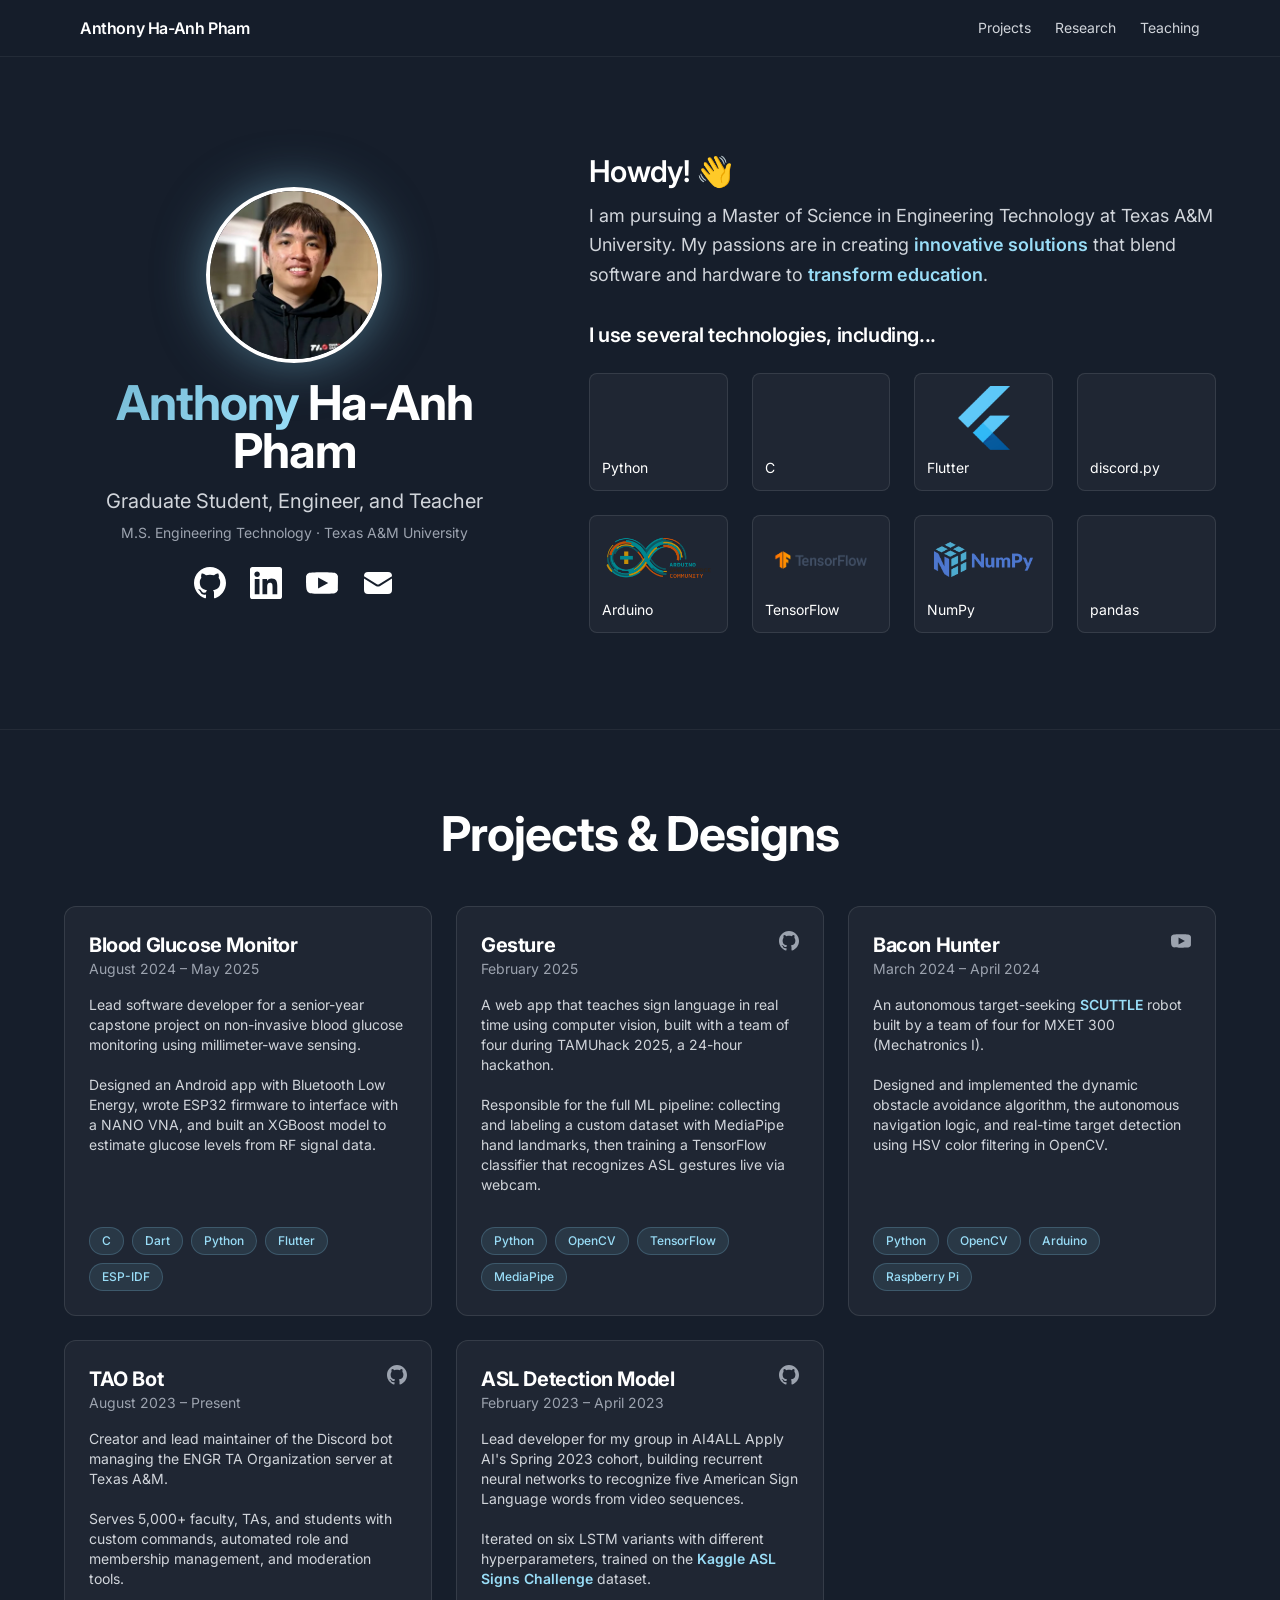
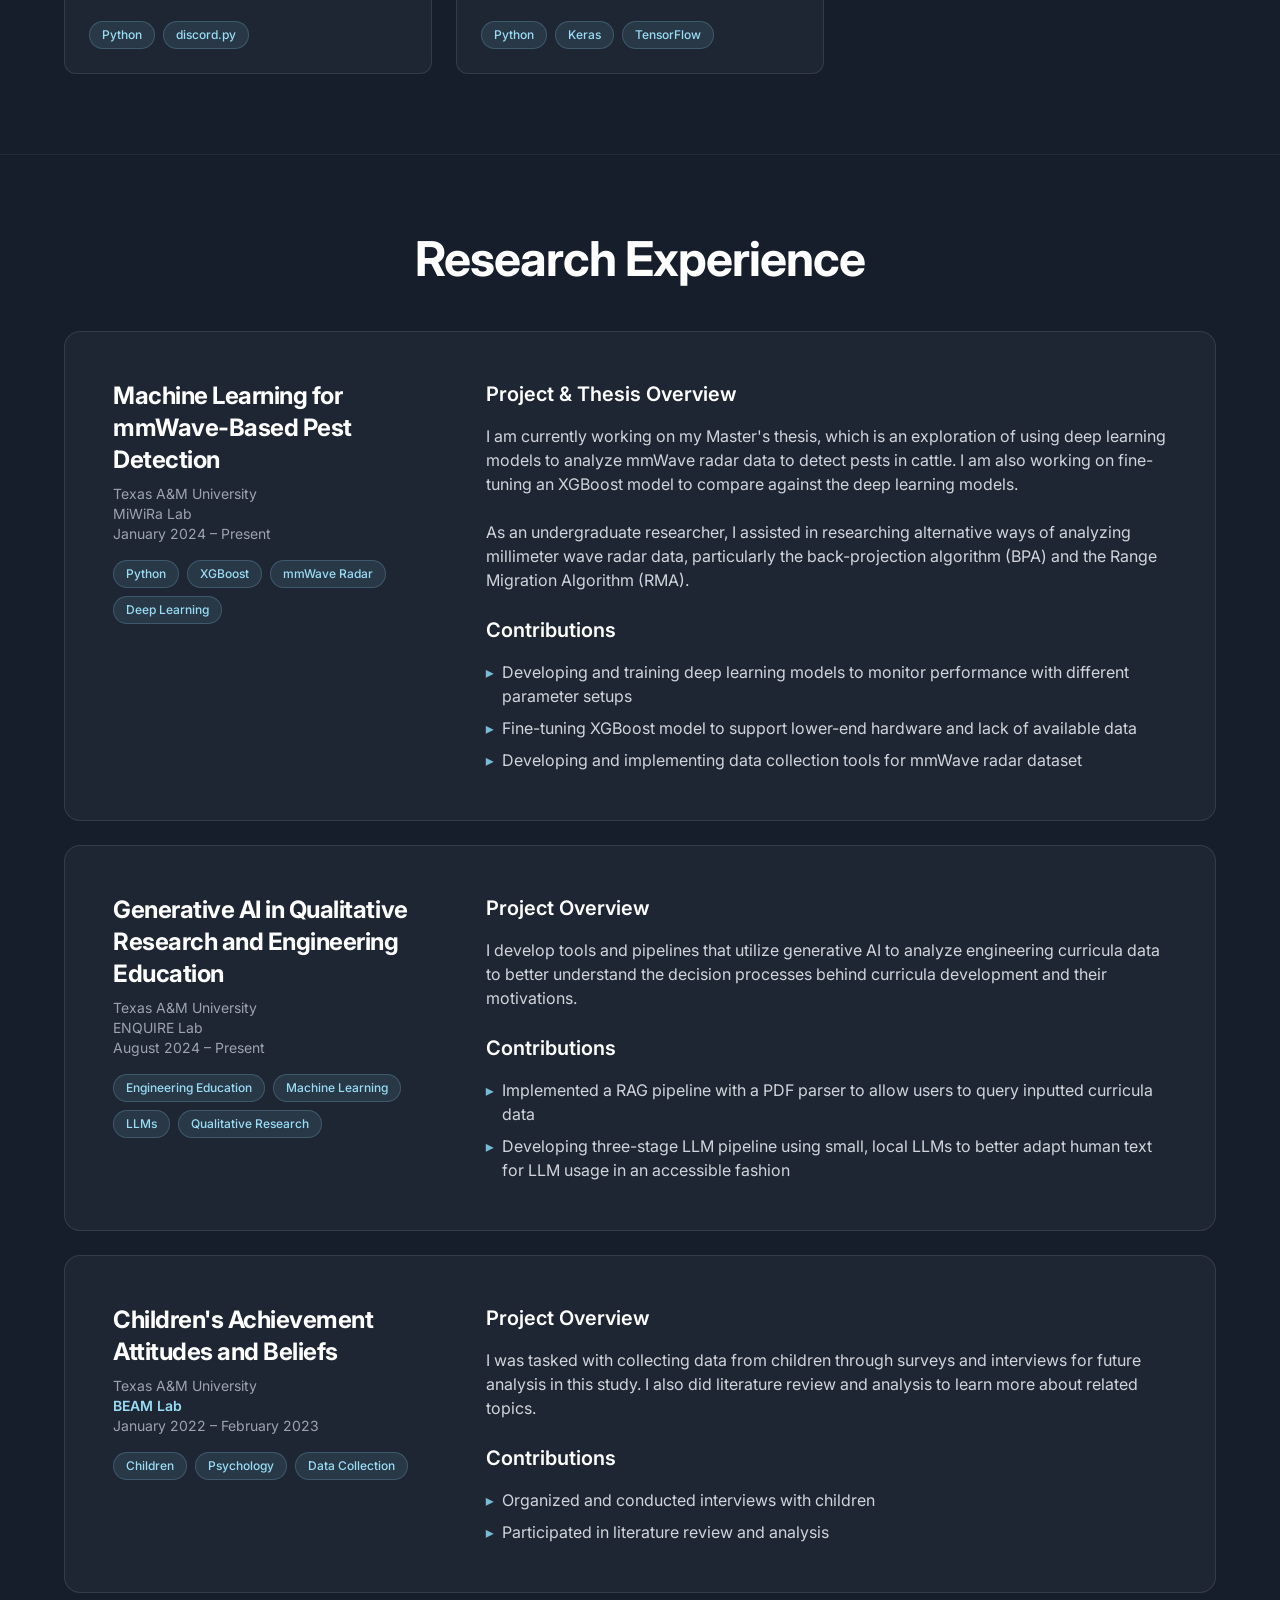
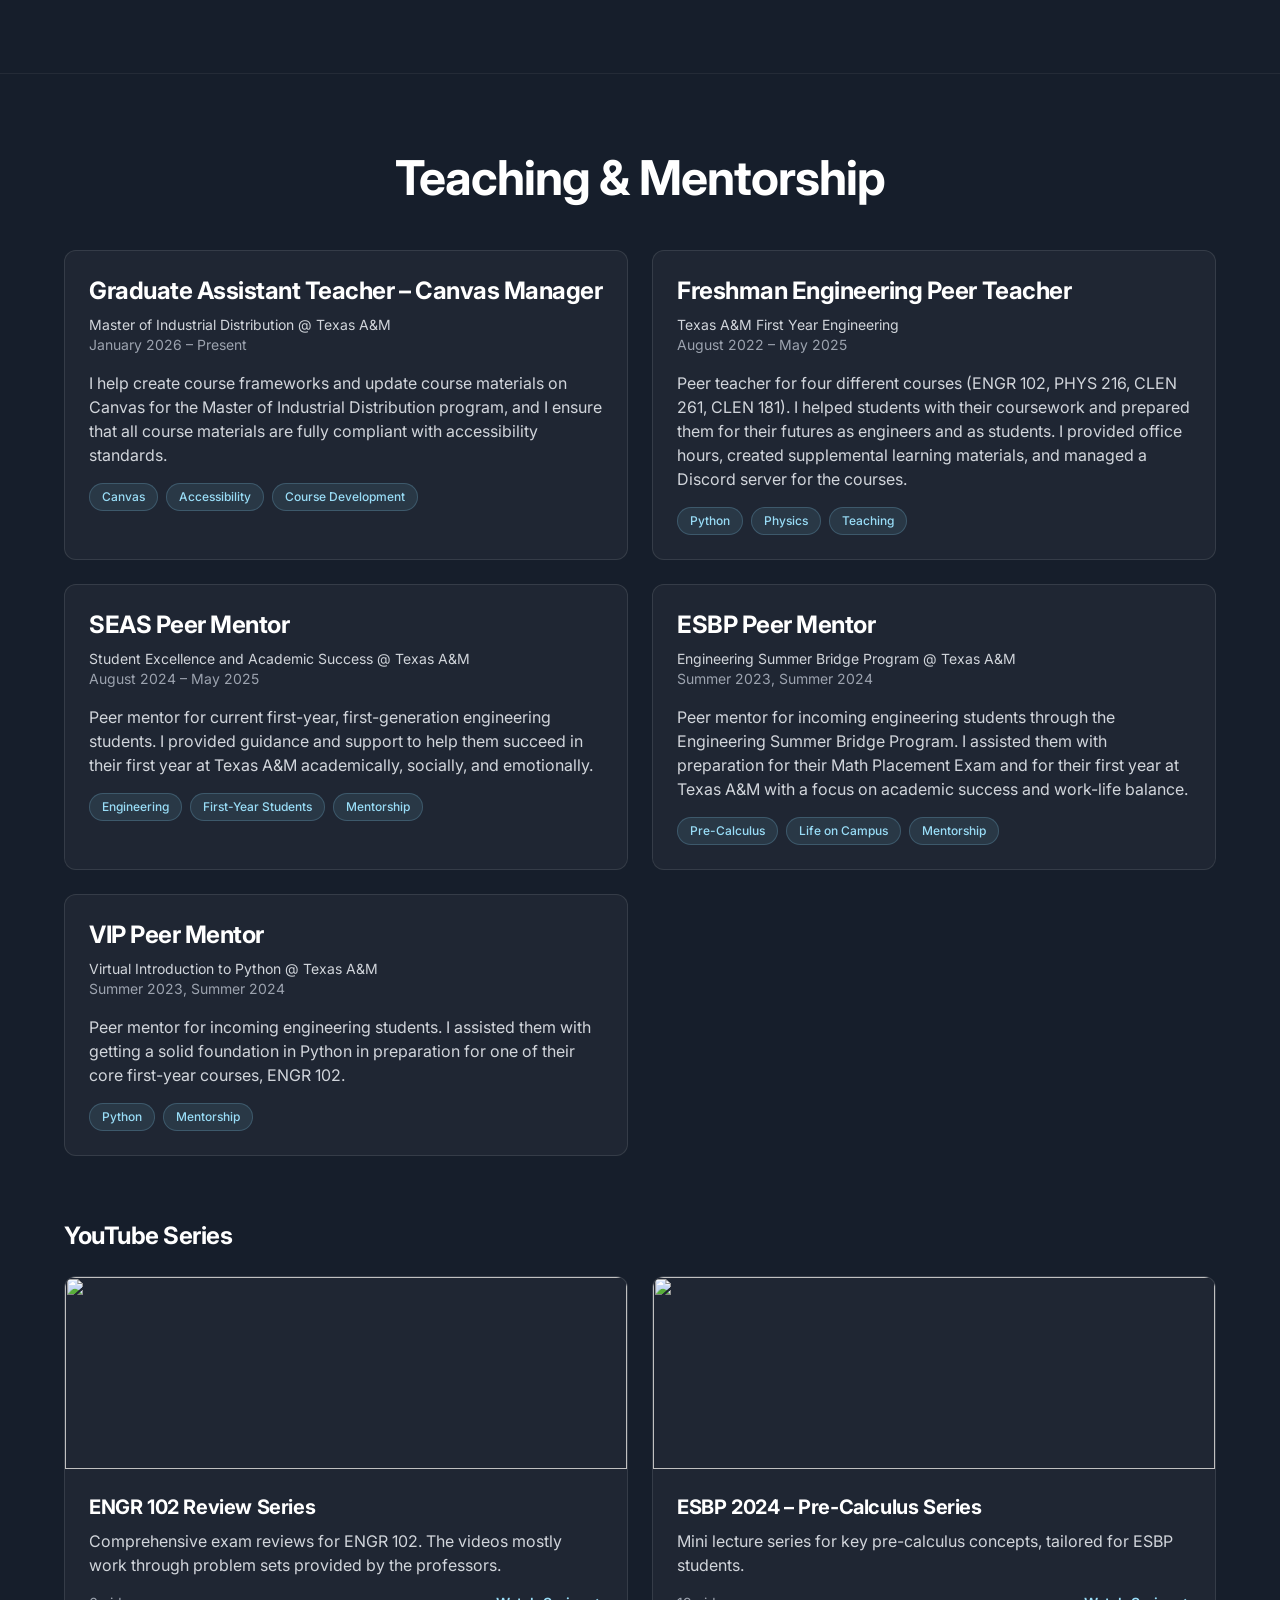
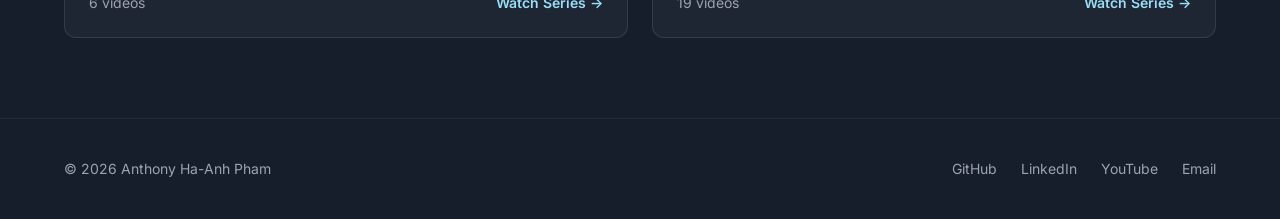
==== commit 00f2de82: "Grammar fixes" ====
--- a/index.html
+++ b/index.html
@@ -44,7 +44,7 @@
                     <h1 class="text-4xl md:text-5xl font-bold mb-3">
                         <span class="gradient-text">Anthony</span> Ha-Anh Pham
                     </h1>
-                    <p class="text-xl mb-2 text-body">Graduate Student, Engineer, & Teacher</p>
+                    <p class="text-xl mb-2 text-body">Graduate Student, Engineer, and Teacher</p>
                     <p class="text-sm mb-6 text-muted">M.S. Engineering Technology · Texas A&M University</p>
 
                     <!-- Social Links (one inline-SVG set: 24px viewBox, currentColor, 32px) -->
@@ -79,7 +79,7 @@
                     <div class="mb-8">
                         <h2 class="text-3xl font-semibold mb-3">Howdy! 👋</h2>
                         <p class="text-lg leading-relaxed text-body">
-                            I am pursuing a Masters of Science in Engineering Technology at Texas A&M University. My passions are in
+                            I am pursuing a Master of Science in Engineering Technology at Texas A&M University. My passions are in
                             creating <a href="#projects" class="accent-link">innovative solutions</a>
                             that blend software and hardware to <a href="#teaching" class="accent-link">transform education</a>.
                         </p>
@@ -340,7 +340,7 @@
                             <h3 class="text-2xl font-bold text-strong mb-2">Machine Learning for mmWave-Based Pest Detection</h3>
                             <p class="text-muted text-sm">Texas A&M University</p>
                             <p class="text-muted text-sm">MiWiRa Lab</p>
-                            <p class="text-muted text-sm mb-4">January 2024 - Present</p>
+                            <p class="text-muted text-sm mb-4">January 2024 – Present</p>
                             <div class="flex flex-wrap gap-2">
                                 <span class="tag">Python</span>
                                 <span class="tag">XGBoost</span>
@@ -352,7 +352,7 @@
                             <h4 class="text-xl font-semibold text-strong mb-4">Project & Thesis Overview</h4>
                             <div class="text-body mb-6 space-y-6">
                                 <p>
-                                    I currently am working on my Master's thesis, which is an exploration of using deep learning models to analyze mmWave radar data to detect pests in cattle. I am also working in the fine-tuning of an XGBoost model to compare against the deep learning models.
+                                    I am currently working on my Master's thesis, which is an exploration of using deep learning models to analyze mmWave radar data to detect pests in cattle. I am also working on fine-tuning an XGBoost model to compare against the deep learning models.
                                 </p>
                                 <p>
                                     As an undergraduate researcher, I assisted in researching alternative ways of analyzing millimeter wave radar data, particularly the back-projection algorithm (BPA) and the Range Migration Algorithm (RMA).
@@ -381,7 +381,7 @@
                             <h3 class="text-2xl font-bold text-strong mb-2">Generative AI in Qualitative Research and Engineering Education</h3>
                             <p class="text-muted text-sm">Texas A&M University</p>
                             <p class="text-muted text-sm">ENQUIRE Lab</p>
-                            <p class="text-muted text-sm mb-4">August 2024 - Present</p>
+                            <p class="text-muted text-sm mb-4">August 2024 – Present</p>
                             <div class="flex flex-wrap gap-2">
                                 <span class="tag">Engineering Education</span>
                                 <span class="tag">Machine Learning</span>
@@ -415,7 +415,7 @@
                             <h3 class="text-2xl font-bold text-strong mb-2">Children's Achievement Attitudes and Beliefs</h3>
                             <p class="text-muted text-sm">Texas A&M University</p>
                             <p class="text-muted text-sm"><a href="https://beam.tamu.edu/" class="accent-link" target="_blank">BEAM Lab</a></p>
-                            <p class="text-muted text-sm mb-4">January 2022 - February 2023</p>
+                            <p class="text-muted text-sm mb-4">January 2022 – February 2023</p>
                             <div class="flex flex-wrap gap-2">
                                 <span class="tag">Children</span>
                                 <span class="tag">Psychology</span>
@@ -454,11 +454,11 @@
             <div class="max-w-6xl mx-auto">
                 <div class="grid md:grid-cols-2 gap-6">
                     <div class="teaching-card rounded-xl p-6">
-                        <h3 class="text-2xl font-bold text-strong mb-2">Graduate Assistant Teacher - Canvas Manager</h3>
-                        <p class="text-body text-sm">Masters of Industrial Distribution @ Texas A&M</p>
-                        <p class="text-muted text-sm mb-4">January 2026 - Present</p>
+                        <h3 class="text-2xl font-bold text-strong mb-2">Graduate Assistant Teacher – Canvas Manager</h3>
+                        <p class="text-body text-sm">Master of Industrial Distribution @ Texas A&M</p>
+                        <p class="text-muted text-sm mb-4">January 2026 – Present</p>
                         <p class="text-body mb-4">
-                            Assistant in creating course frameworks and updating course materials on Canvas for the Masters of Industrial Distribution program. Also, I ensured that all course materials were fully compliant with accessibility standards.
+                            I help create course frameworks and update course materials on Canvas for the Master of Industrial Distribution program, and I ensure that all course materials are fully compliant with accessibility standards.
                         </p>
                         <div class="flex flex-wrap gap-2">
                             <span class="tag">Canvas</span>
@@ -470,7 +470,7 @@
                     <div class="teaching-card rounded-xl p-6">
                         <h3 class="text-2xl font-bold text-strong mb-2">Freshman Engineering Peer Teacher</h3>
                         <p class="text-body text-sm">Texas A&M First Year Engineering</p>
-                        <p class="text-muted text-sm mb-4">August 2022 - May 2025</p>
+                        <p class="text-muted text-sm mb-4">August 2022 – May 2025</p>
                         <p class="text-body mb-4">
                             Peer teacher for four different courses (ENGR 102, PHYS 216, CLEN 261, CLEN 181). I helped students with their coursework and
                             prepared them for their futures as engineers and as students. I provided office hours, created supplemental learning materials, and
@@ -486,7 +486,7 @@
                     <div class="teaching-card rounded-xl p-6">
                         <h3 class="text-2xl font-bold text-strong mb-2">SEAS Peer Mentor</h3>
                         <p class="text-body text-sm">Student Excellence and Academic Success @ Texas A&M</p>
-                        <p class="text-muted text-sm mb-4">August 2024 - May 2025</p>
+                        <p class="text-muted text-sm mb-4">August 2024 – May 2025</p>
                         <p class="text-body mb-4">
                             Peer mentor for current first-year, first-generation engineering students. I provided guidance and support to
                             help them succeed in their first year at Texas A&M academically, socially, and emotionally.
@@ -538,7 +538,7 @@
                         <div class="p-6">
                             <h4 class="text-xl font-bold text-strong mb-2">ENGR 102 Review Series</h4>
                             <p class="text-body mb-4">
-                                Comprehensive exam reviews for ENGR 102. Consists mostly of solving problem sets provided
+                                Comprehensive exam reviews for ENGR 102. The videos mostly work through problem sets provided
                                 by the professors.
                             </p>
                             <div class="flex items-center justify-between">
@@ -553,7 +553,7 @@
                             <img src="https://i.ytimg.com/vi/qJel1S3xqNE/hqdefault.jpg" alt="" width="480" height="360" loading="lazy" decoding="async" class="youtube-thumb">
                         </a>
                         <div class="p-6">
-                            <h4 class="text-xl font-bold text-strong mb-2">ESBP 2024 - Pre-Calculus Series</h4>
+                            <h4 class="text-xl font-bold text-strong mb-2">ESBP 2024 – Pre-Calculus Series</h4>
                             <p class="text-body mb-4">
                                 Mini lecture series for key pre-calculus concepts, tailored for ESBP students.
                             </p>
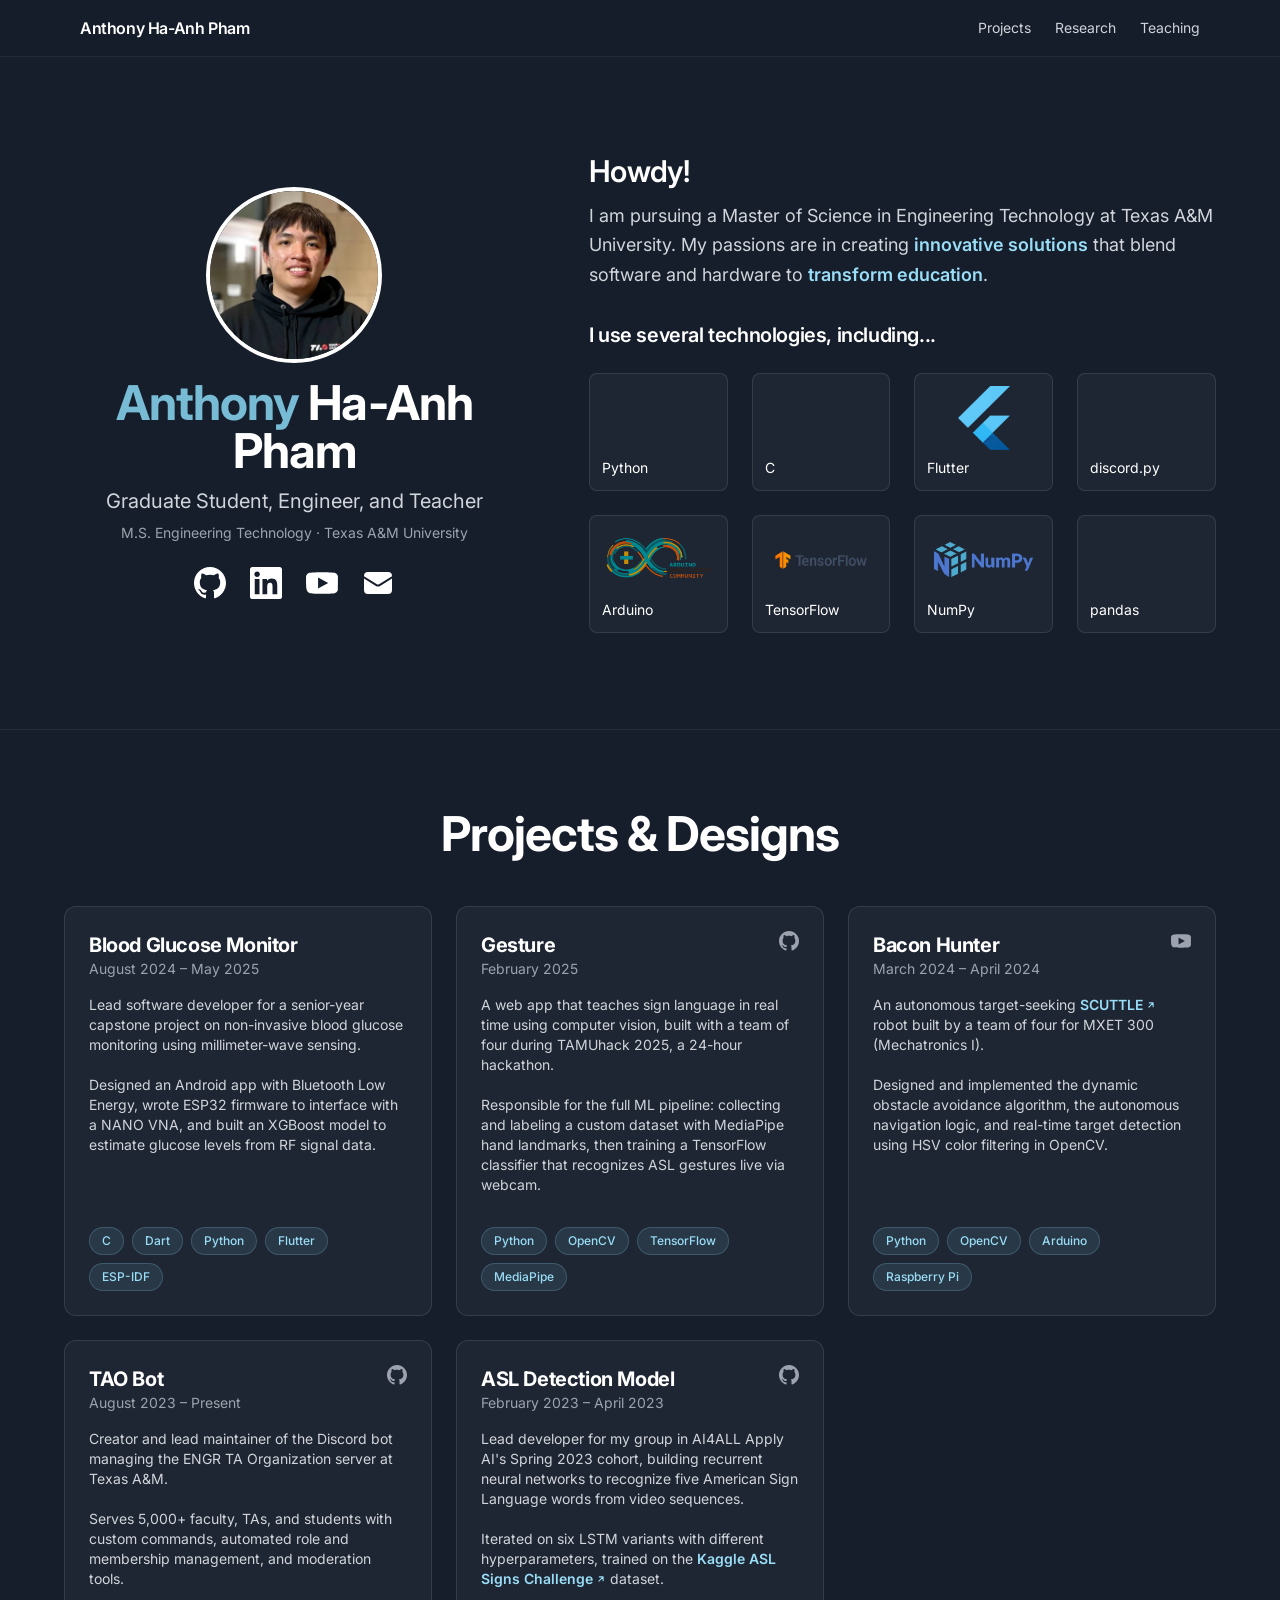
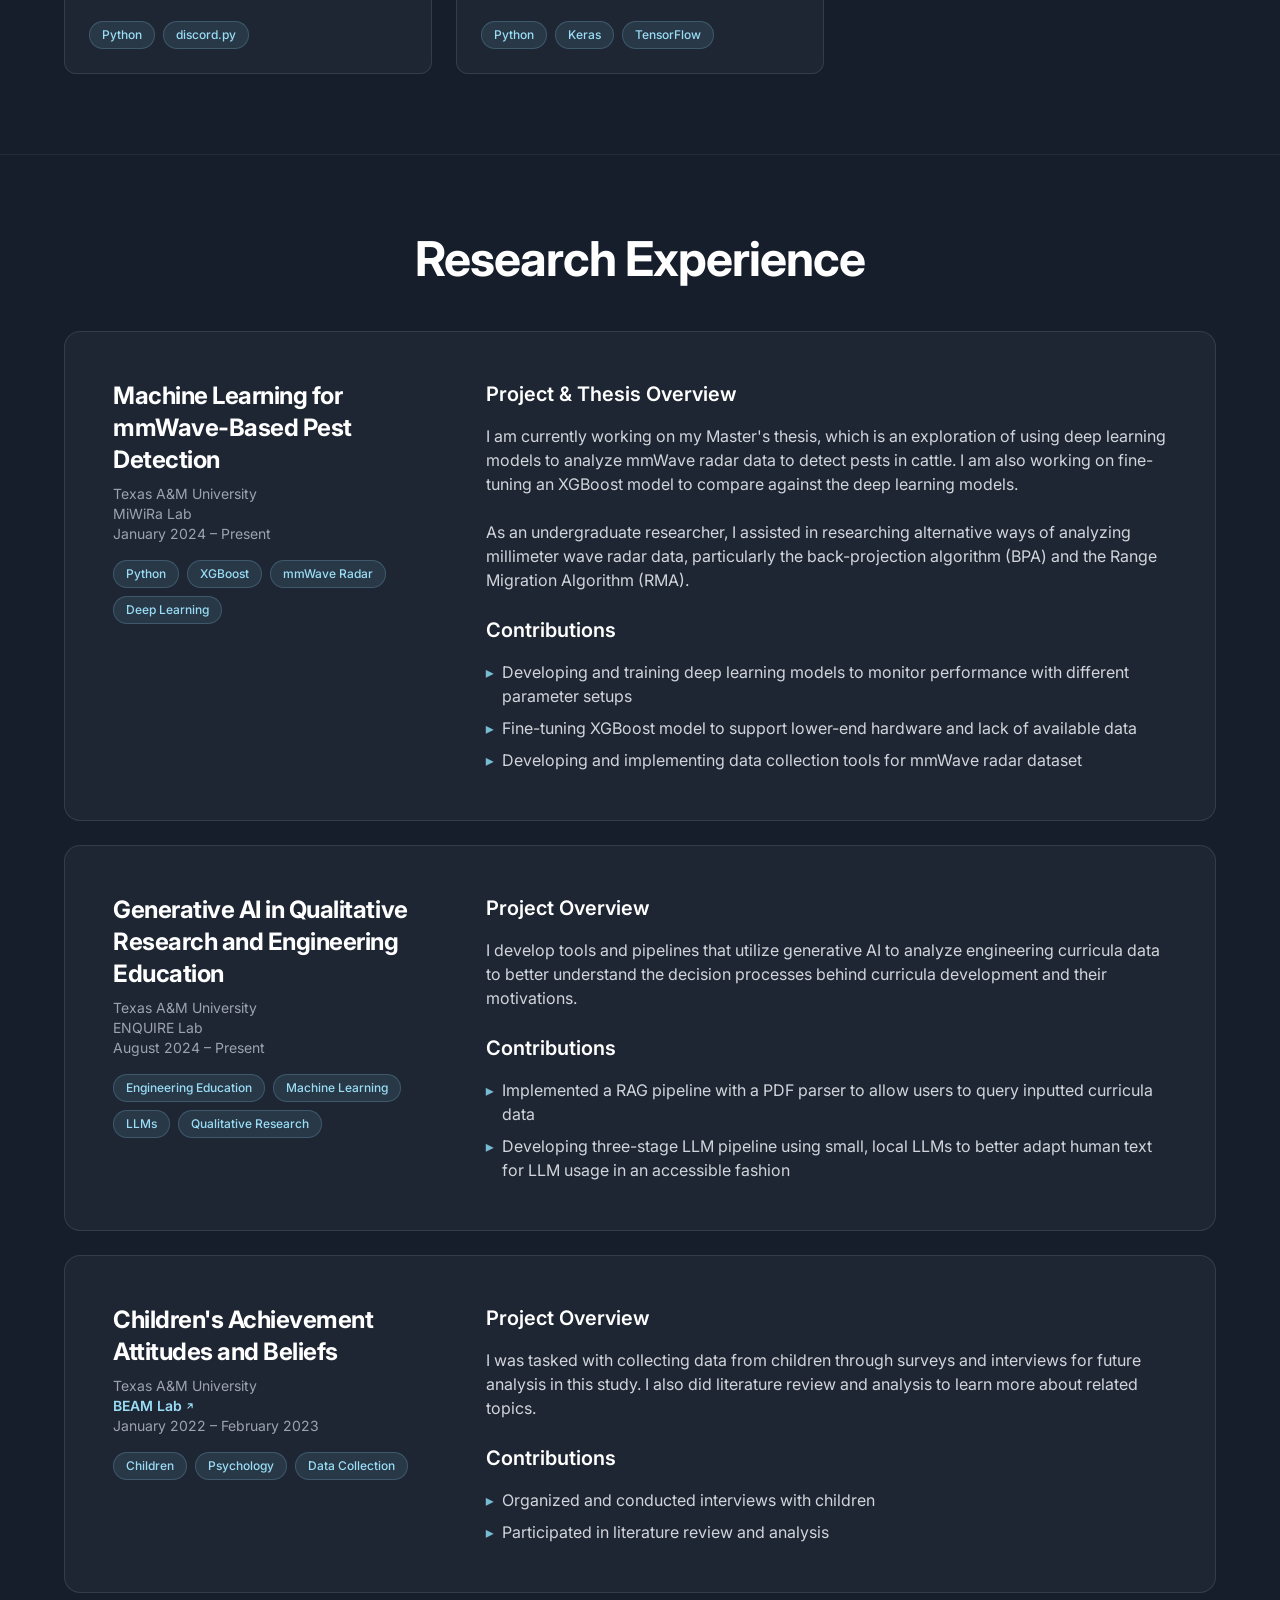
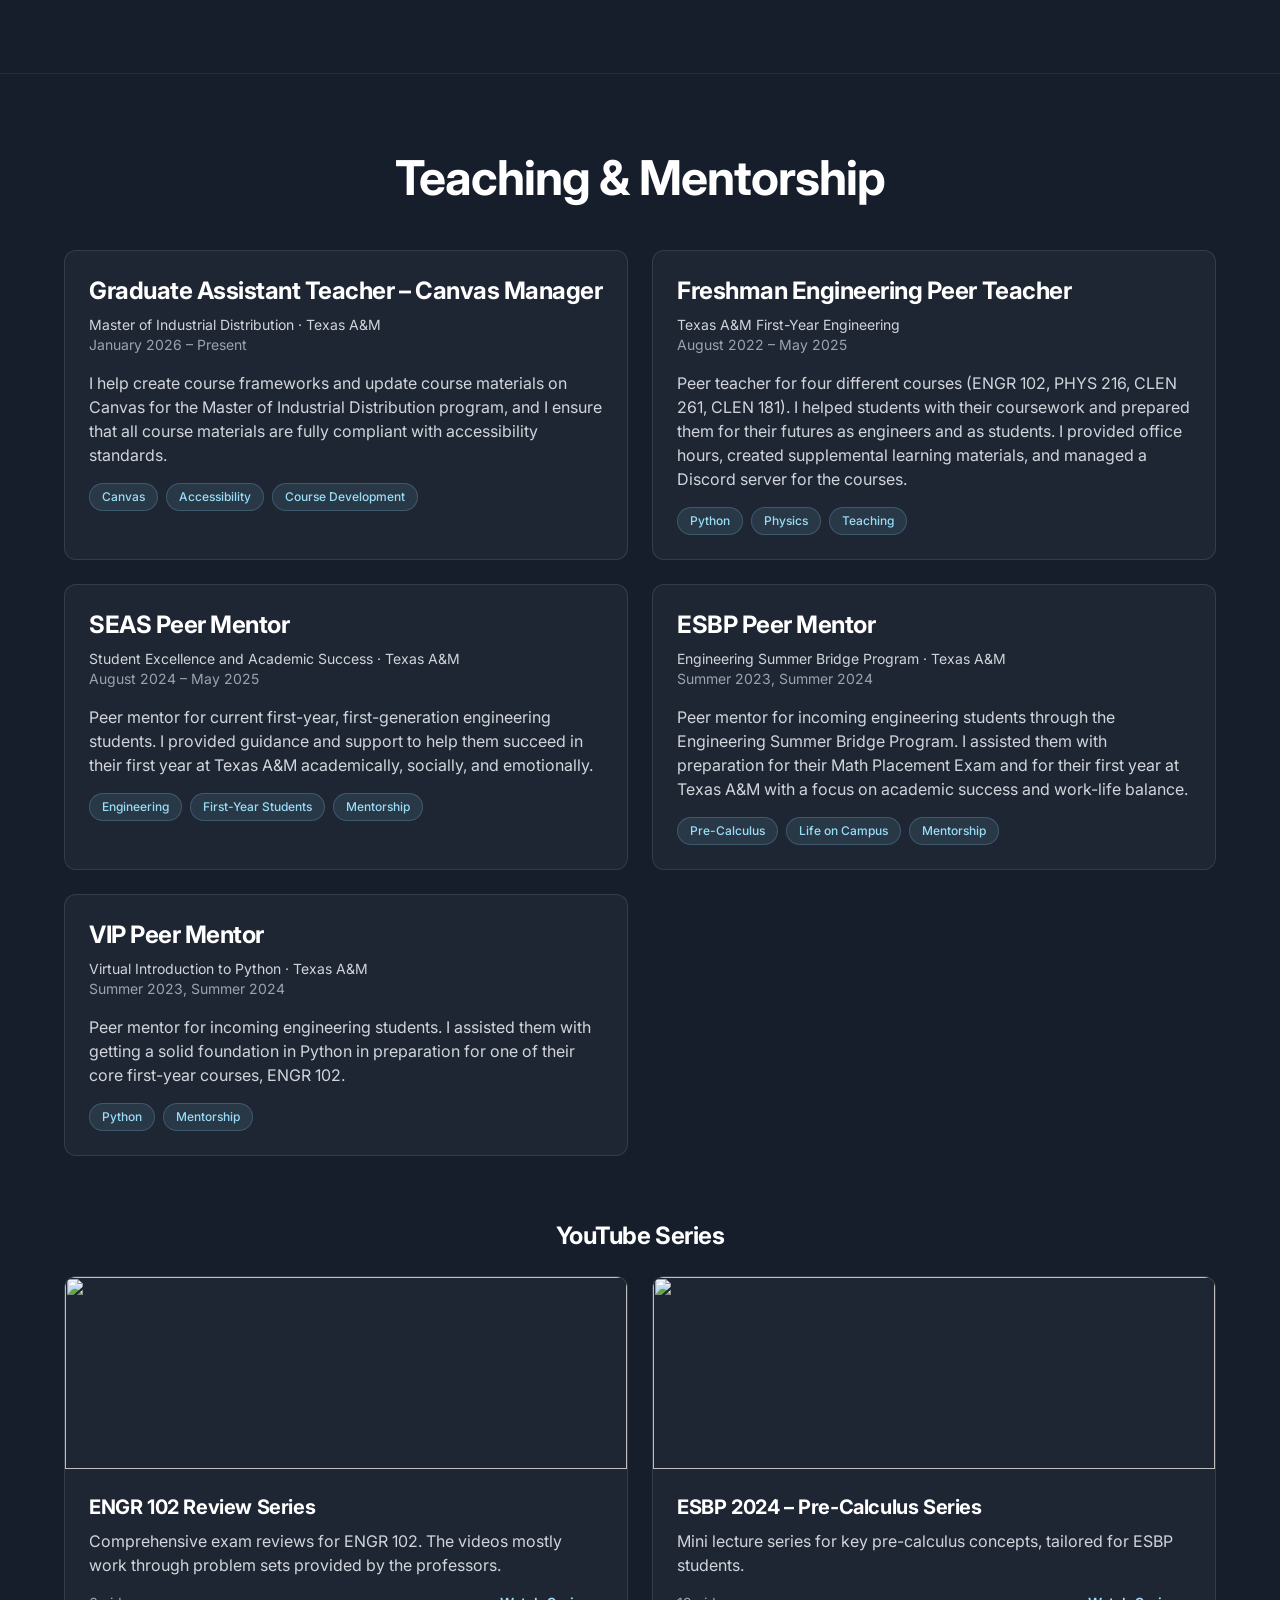
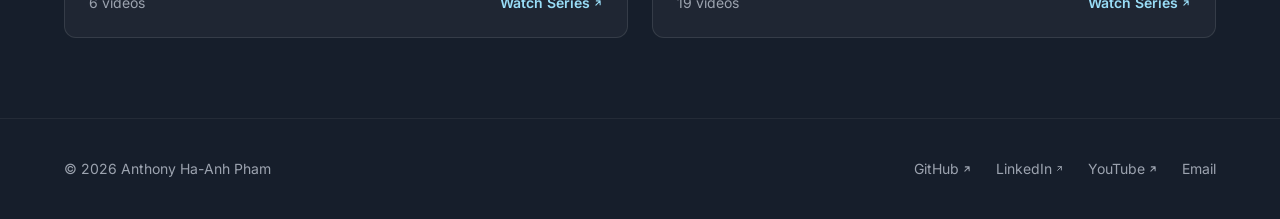
==== commit 2bf57b29: "Formatting changes (again)" ====
--- a/index.html
+++ b/index.html
@@ -40,9 +40,9 @@
                 <!-- Left: Profile + Social Links -->
                 <div class="md:w-2/5 text-center flex-shrink-0">
                     <img src="assets/headshot.webp" alt="Anthony Ha-Anh Pham" width="352" height="352" fetchpriority="high"
-                         class="w-36 h-36 md:w-44 md:h-44 object-cover rounded-full mx-auto mb-4 border-4 border-white profile-glow">
+                         class="w-36 h-36 md:w-44 md:h-44 object-cover rounded-full mx-auto mb-4 border-4 border-white">
                     <h1 class="text-4xl md:text-5xl font-bold mb-3">
-                        <span class="gradient-text">Anthony</span> Ha-Anh Pham
+                        <span class="text-accent">Anthony</span> Ha-Anh Pham
                     </h1>
                     <p class="text-xl mb-2 text-body">Graduate Student, Engineer, and Teacher</p>
                     <p class="text-sm mb-6 text-muted">M.S. Engineering Technology · Texas A&M University</p>
@@ -77,7 +77,7 @@
                 <div class="md:w-3/5">
                     <!-- Howdy Message -->
                     <div class="mb-8">
-                        <h2 class="text-3xl font-semibold mb-3">Howdy! 👋</h2>
+                        <h2 class="text-3xl font-semibold mb-3">Howdy!</h2>
                         <p class="text-lg leading-relaxed text-body">
                             I am pursuing a Master of Science in Engineering Technology at Texas A&M University. My passions are in
                             creating <a href="#projects" class="accent-link">innovative solutions</a>
@@ -235,7 +235,7 @@
                         <div class="text-body text-sm mb-4 mt-2 space-y-5">
                             <p>
                                 An autonomous target-seeking
-                                <a href="https://www.scuttlerobot.org/" class="accent-link" target="_blank">SCUTTLE</a>
+                                <a href="https://www.scuttlerobot.org/" class="accent-link ext-link" target="_blank">SCUTTLE<span class="sr-only"> (opens in new tab)</span></a>
                                 robot built by a team of four for MXET 300 (Mechatronics I).
                             </p>
                             <p>
@@ -308,7 +308,7 @@
                             </p>
                             <p>
                                 Iterated on six LSTM variants with different hyperparameters, trained on the
-                                <a href="https://www.kaggle.com/competitions/asl-signs/overview" class="accent-link" target="_blank">Kaggle ASL Signs Challenge</a>
+                                <a href="https://www.kaggle.com/competitions/asl-signs/overview" class="accent-link ext-link" target="_blank">Kaggle ASL Signs Challenge<span class="sr-only"> (opens in new tab)</span></a>
                                 dataset.
                             </p>
                         </div>
@@ -414,7 +414,7 @@
 
                             <h3 class="text-2xl font-bold text-strong mb-2">Children's Achievement Attitudes and Beliefs</h3>
                             <p class="text-muted text-sm">Texas A&M University</p>
-                            <p class="text-muted text-sm"><a href="https://beam.tamu.edu/" class="accent-link" target="_blank">BEAM Lab</a></p>
+                            <p class="text-muted text-sm"><a href="https://beam.tamu.edu/" class="accent-link ext-link" target="_blank">BEAM Lab<span class="sr-only"> (opens in new tab)</span></a></p>
                             <p class="text-muted text-sm mb-4">January 2022 – February 2023</p>
                             <div class="flex flex-wrap gap-2">
                                 <span class="tag">Children</span>
@@ -455,7 +455,7 @@
                 <div class="grid md:grid-cols-2 gap-6">
                     <div class="teaching-card rounded-xl p-6">
                         <h3 class="text-2xl font-bold text-strong mb-2">Graduate Assistant Teacher – Canvas Manager</h3>
-                        <p class="text-body text-sm">Master of Industrial Distribution @ Texas A&M</p>
+                        <p class="text-body text-sm">Master of Industrial Distribution · Texas A&M</p>
                         <p class="text-muted text-sm mb-4">January 2026 – Present</p>
                         <p class="text-body mb-4">
                             I help create course frameworks and update course materials on Canvas for the Master of Industrial Distribution program, and I ensure that all course materials are fully compliant with accessibility standards.
@@ -469,7 +469,7 @@
 
                     <div class="teaching-card rounded-xl p-6">
                         <h3 class="text-2xl font-bold text-strong mb-2">Freshman Engineering Peer Teacher</h3>
-                        <p class="text-body text-sm">Texas A&M First Year Engineering</p>
+                        <p class="text-body text-sm">Texas A&M First-Year Engineering</p>
                         <p class="text-muted text-sm mb-4">August 2022 – May 2025</p>
                         <p class="text-body mb-4">
                             Peer teacher for four different courses (ENGR 102, PHYS 216, CLEN 261, CLEN 181). I helped students with their coursework and
@@ -485,7 +485,7 @@
 
                     <div class="teaching-card rounded-xl p-6">
                         <h3 class="text-2xl font-bold text-strong mb-2">SEAS Peer Mentor</h3>
-                        <p class="text-body text-sm">Student Excellence and Academic Success @ Texas A&M</p>
+                        <p class="text-body text-sm">Student Excellence and Academic Success · Texas A&M</p>
                         <p class="text-muted text-sm mb-4">August 2024 – May 2025</p>
                         <p class="text-body mb-4">
                             Peer mentor for current first-year, first-generation engineering students. I provided guidance and support to
@@ -500,7 +500,7 @@
 
                     <div class="teaching-card rounded-xl p-6">
                         <h3 class="text-2xl font-bold text-strong mb-2">ESBP Peer Mentor</h3>
-                        <p class="text-body text-sm">Engineering Summer Bridge Program @ Texas A&M</p>
+                        <p class="text-body text-sm">Engineering Summer Bridge Program · Texas A&M</p>
                         <p class="text-muted text-sm mb-4">Summer 2023, Summer 2024</p>
                         <p class="text-body mb-4">
                             Peer mentor for incoming engineering students through the Engineering Summer Bridge Program. I assisted them with preparation for
@@ -515,7 +515,7 @@
 
                     <div class="teaching-card rounded-xl p-6">
                         <h3 class="text-2xl font-bold text-strong mb-2">VIP Peer Mentor</h3>
-                        <p class="text-body text-sm">Virtual Introduction to Python @ Texas A&M</p>
+                        <p class="text-body text-sm">Virtual Introduction to Python · Texas A&M</p>
                         <p class="text-muted text-sm mb-4">Summer 2023, Summer 2024</p>
                         <p class="text-body mb-4">
                             Peer mentor for incoming engineering students. I assisted them with getting a solid foundation in Python in
@@ -529,7 +529,7 @@
                 </div>
 
                 <!-- YouTube Series -->
-                <h3 class="text-2xl font-bold text-strong mt-16 mb-6">YouTube Series</h3>
+                <h3 class="text-2xl font-bold text-strong text-center mt-16 mb-6">YouTube Series</h3>
                 <div class="grid md:grid-cols-2 gap-6">
                     <div class="youtube-card rounded-xl overflow-hidden">
                         <a href="https://www.youtube.com/playlist?list=PLISyINFRGf7ZQ6jvPNtmXOIR4q-9UGYE8" target="_blank" tabindex="-1" aria-hidden="true">
@@ -543,7 +543,7 @@
                             </p>
                             <div class="flex items-center justify-between">
                                 <span class="text-muted text-sm">6 videos</span>
-                                <a href="https://www.youtube.com/playlist?list=PLISyINFRGf7ZQ6jvPNtmXOIR4q-9UGYE8" target="_blank" class="accent-link text-sm">Watch Series<span class="sr-only">: ENGR 102 Review Series on YouTube</span> <span aria-hidden="true">→</span></a>
+                                <a href="https://www.youtube.com/playlist?list=PLISyINFRGf7ZQ6jvPNtmXOIR4q-9UGYE8" target="_blank" class="accent-link ext-link text-sm">Watch Series<span class="sr-only">: ENGR 102 Review Series on YouTube (opens in new tab)</span></a>
                             </div>
                         </div>
                     </div>
@@ -559,7 +559,7 @@
                             </p>
                             <div class="flex items-center justify-between">
                                 <span class="text-muted text-sm">19 videos</span>
-                                <a href="https://www.youtube.com/playlist?list=PLISyINFRGf7an5UwX27hjwT-5-Rtw1BHp" target="_blank" class="accent-link text-sm">Watch Series<span class="sr-only">: ESBP 2024 Pre-Calculus Series on YouTube</span> <span aria-hidden="true">→</span></a>
+                                <a href="https://www.youtube.com/playlist?list=PLISyINFRGf7an5UwX27hjwT-5-Rtw1BHp" target="_blank" class="accent-link ext-link text-sm">Watch Series<span class="sr-only">: ESBP 2024 Pre-Calculus Series on YouTube (opens in new tab)</span></a>
                             </div>
                         </div>
                     </div>
@@ -574,9 +574,9 @@
         <div class="container mx-auto max-w-6xl flex flex-col md:flex-row items-center justify-between gap-4 text-sm text-muted">
             <p>© 2026 Anthony Ha-Anh Pham</p>
             <div class="flex items-center gap-6">
-                <a href="https://github.com/RicePandaaaa" class="hover:text-strong focus-visible:text-strong" target="_blank">GitHub</a>
-                <a href="https://www.linkedin.com/in/anthony-ha-pham/" class="hover:text-strong focus-visible:text-strong" target="_blank">LinkedIn</a>
-                <a href="https://www.youtube.com/@ptanthony" class="hover:text-strong focus-visible:text-strong" target="_blank">YouTube</a>
+                <a href="https://github.com/RicePandaaaa" class="ext-link hover:text-strong focus-visible:text-strong" target="_blank">GitHub<span class="sr-only"> (opens in new tab)</span></a>
+                <a href="https://www.linkedin.com/in/anthony-ha-pham/" class="ext-link hover:text-strong focus-visible:text-strong" target="_blank">LinkedIn<span class="sr-only"> (opens in new tab)</span></a>
+                <a href="https://www.youtube.com/@ptanthony" class="ext-link hover:text-strong focus-visible:text-strong" target="_blank">YouTube<span class="sr-only"> (opens in new tab)</span></a>
                 <a href="mailto:anthony.ha.pham@gmail.com" class="hover:text-strong focus-visible:text-strong">Email</a>
             </div>
         </div>
--- a/styles.css
+++ b/styles.css
@@ -20,7 +20,6 @@
 
     /* Tints derived from the base colors */
     --nav-bg: color-mix(in srgb, var(--bg) 85%, transparent);
-    --accent-glow: color-mix(in srgb, var(--accent) 50%, transparent);
     --accent-border: color-mix(in srgb, var(--accent) 40%, transparent);
     --tag-bg: color-mix(in srgb, var(--accent) 12%, transparent);
     --tag-border: color-mix(in srgb, var(--accent) 25%, transparent);
@@ -88,18 +87,7 @@
     border-bottom: 1px solid var(--border-subtle);
 }
 
-/* ── Hero ────────────────────────────────────────────────────── */
-.profile-glow {
-    box-shadow: 0 0 50px var(--accent-glow);
-}
-
-.gradient-text {
-    background: linear-gradient(135deg, var(--accent) 0%, var(--accent-light) 100%);
-    -webkit-background-clip: text;
-    -webkit-text-fill-color: transparent;
-    background-clip: text;
-}
-
+/* ── Links ───────────────────────────────────────────────────── */
 /* Inline accent links */
 .accent-link {
     color: var(--accent-light);
@@ -108,6 +96,19 @@
 
 .accent-link:hover, .accent-link:focus-visible {
     color: var(--text-strong);
+}
+
+/* ↗ after text links that open a new tab (pair with an sr-only "(opens in new tab)").
+   Drawn as a mask so it takes the link's current color, including on hover. */
+.ext-link::after {
+    content: "";
+    display: inline-block;
+    width: 0.7em;
+    height: 0.7em;
+    margin-left: 0.2em;
+    background-color: currentColor;
+    -webkit-mask: url("data:image/svg+xml,%3Csvg xmlns='http://www.w3.org/2000/svg' viewBox='0 0 24 24' fill='none' stroke='black' stroke-width='2.5' stroke-linecap='round' stroke-linejoin='round'%3E%3Cpath d='M7 17 17 7M8 7h9v9'/%3E%3C/svg%3E") no-repeat center / contain;
+    mask: url("data:image/svg+xml,%3Csvg xmlns='http://www.w3.org/2000/svg' viewBox='0 0 24 24' fill='none' stroke='black' stroke-width='2.5' stroke-linecap='round' stroke-linejoin='round'%3E%3Cpath d='M7 17 17 7M8 7h9v9'/%3E%3C/svg%3E") no-repeat center / contain;
 }
 
 /* ── Cards (shared glass base) ───────────────────────────────── */
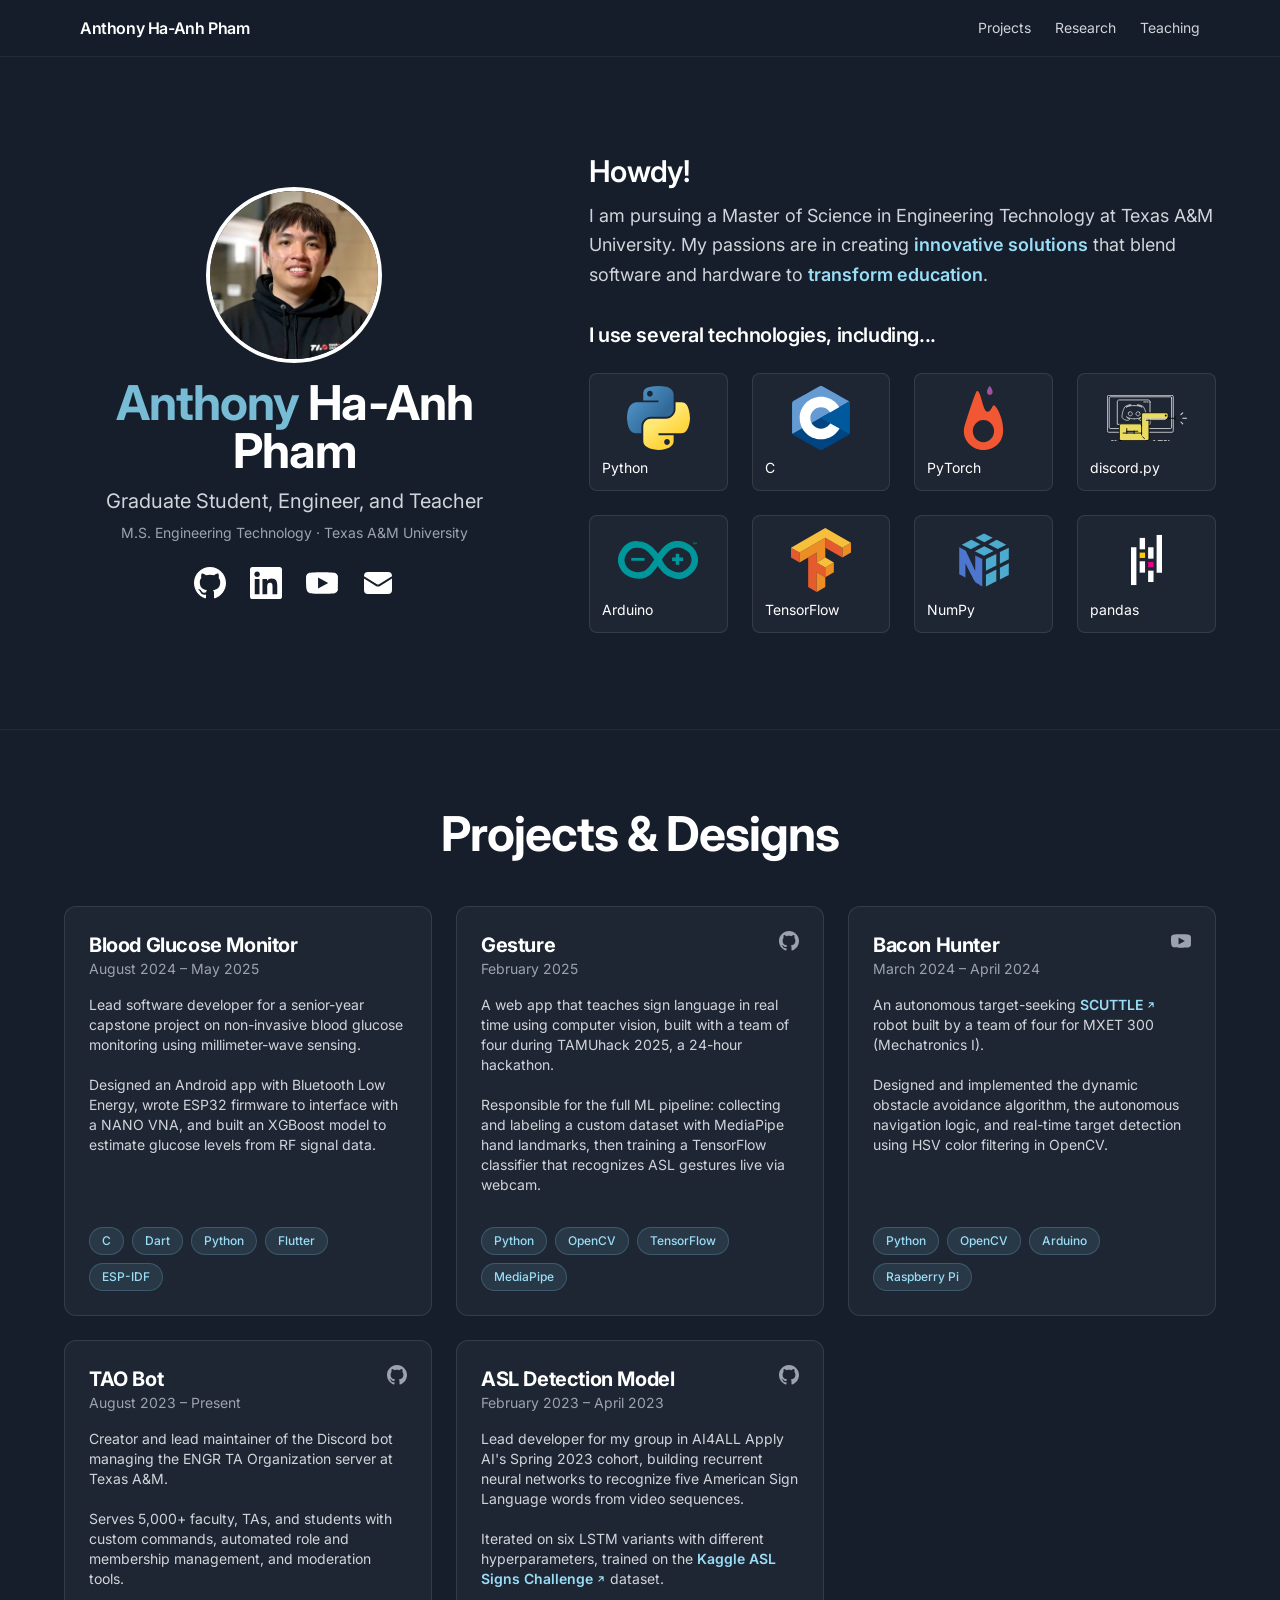
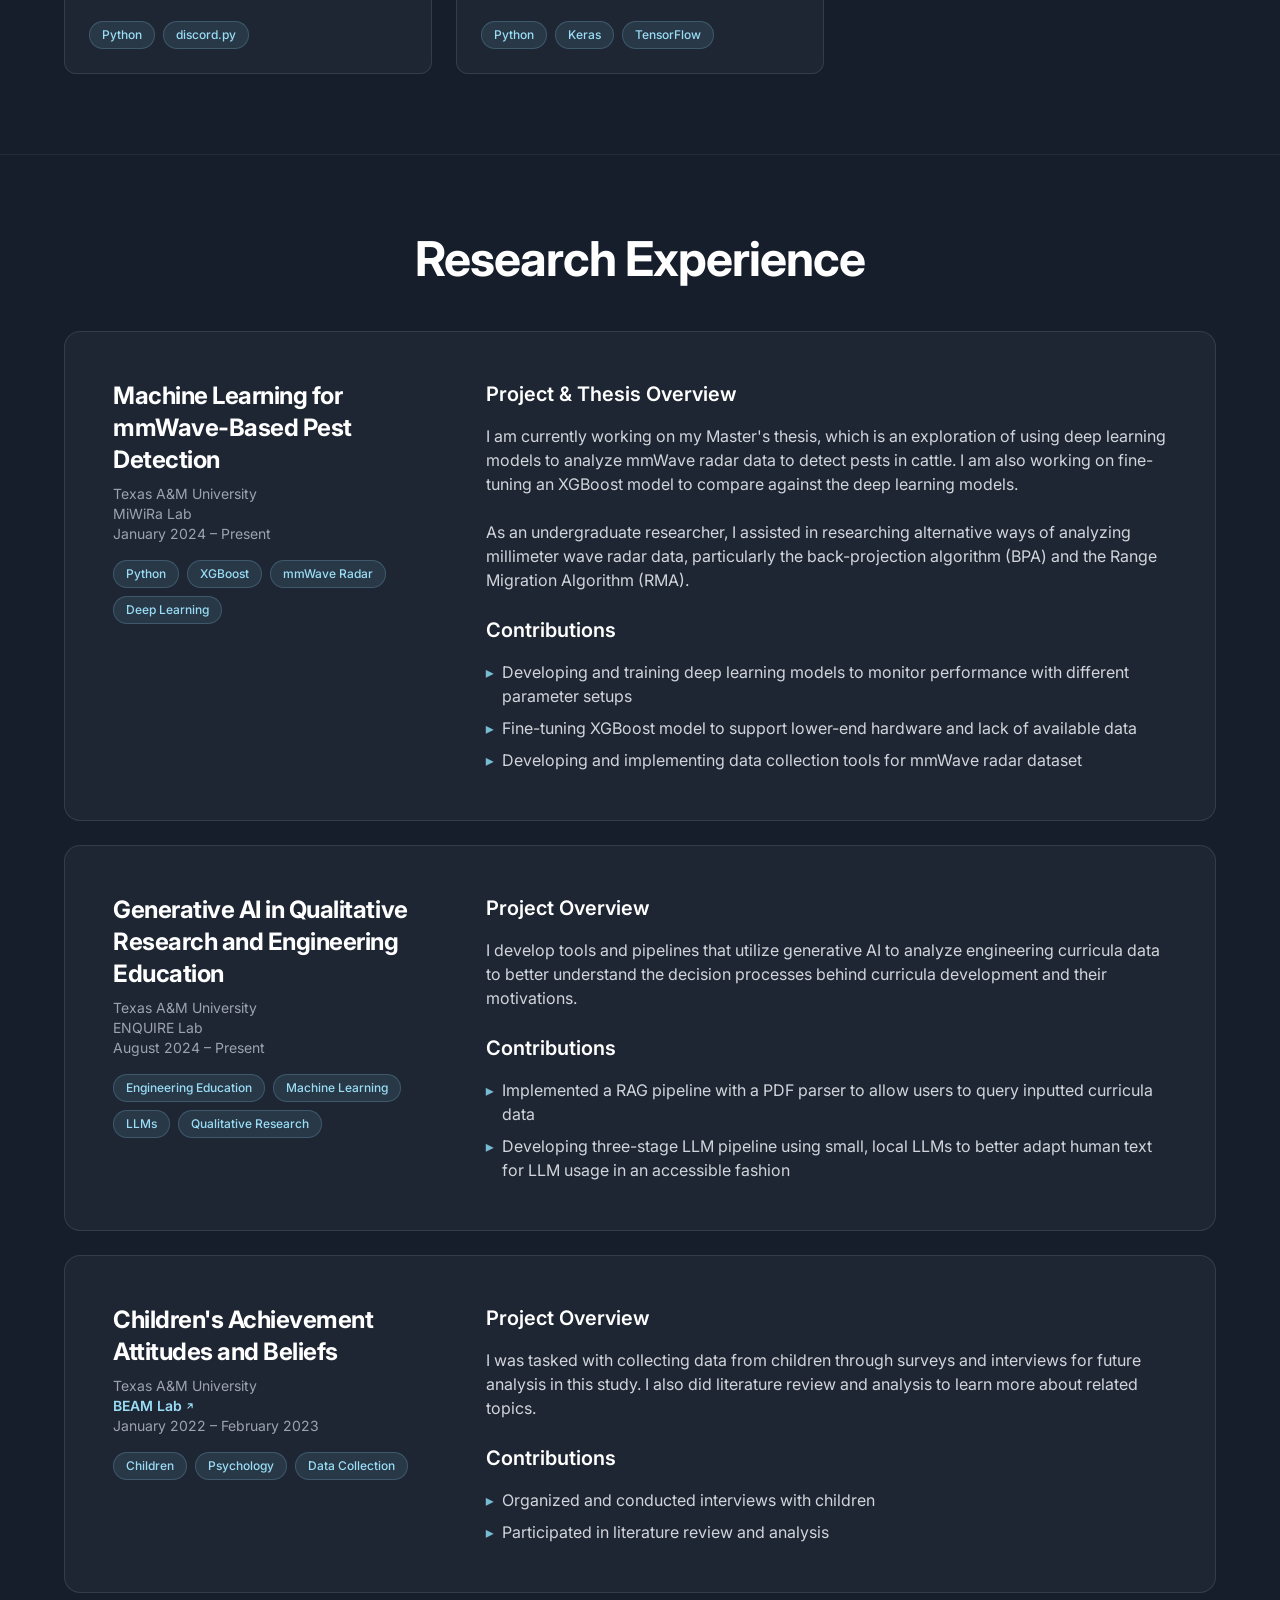
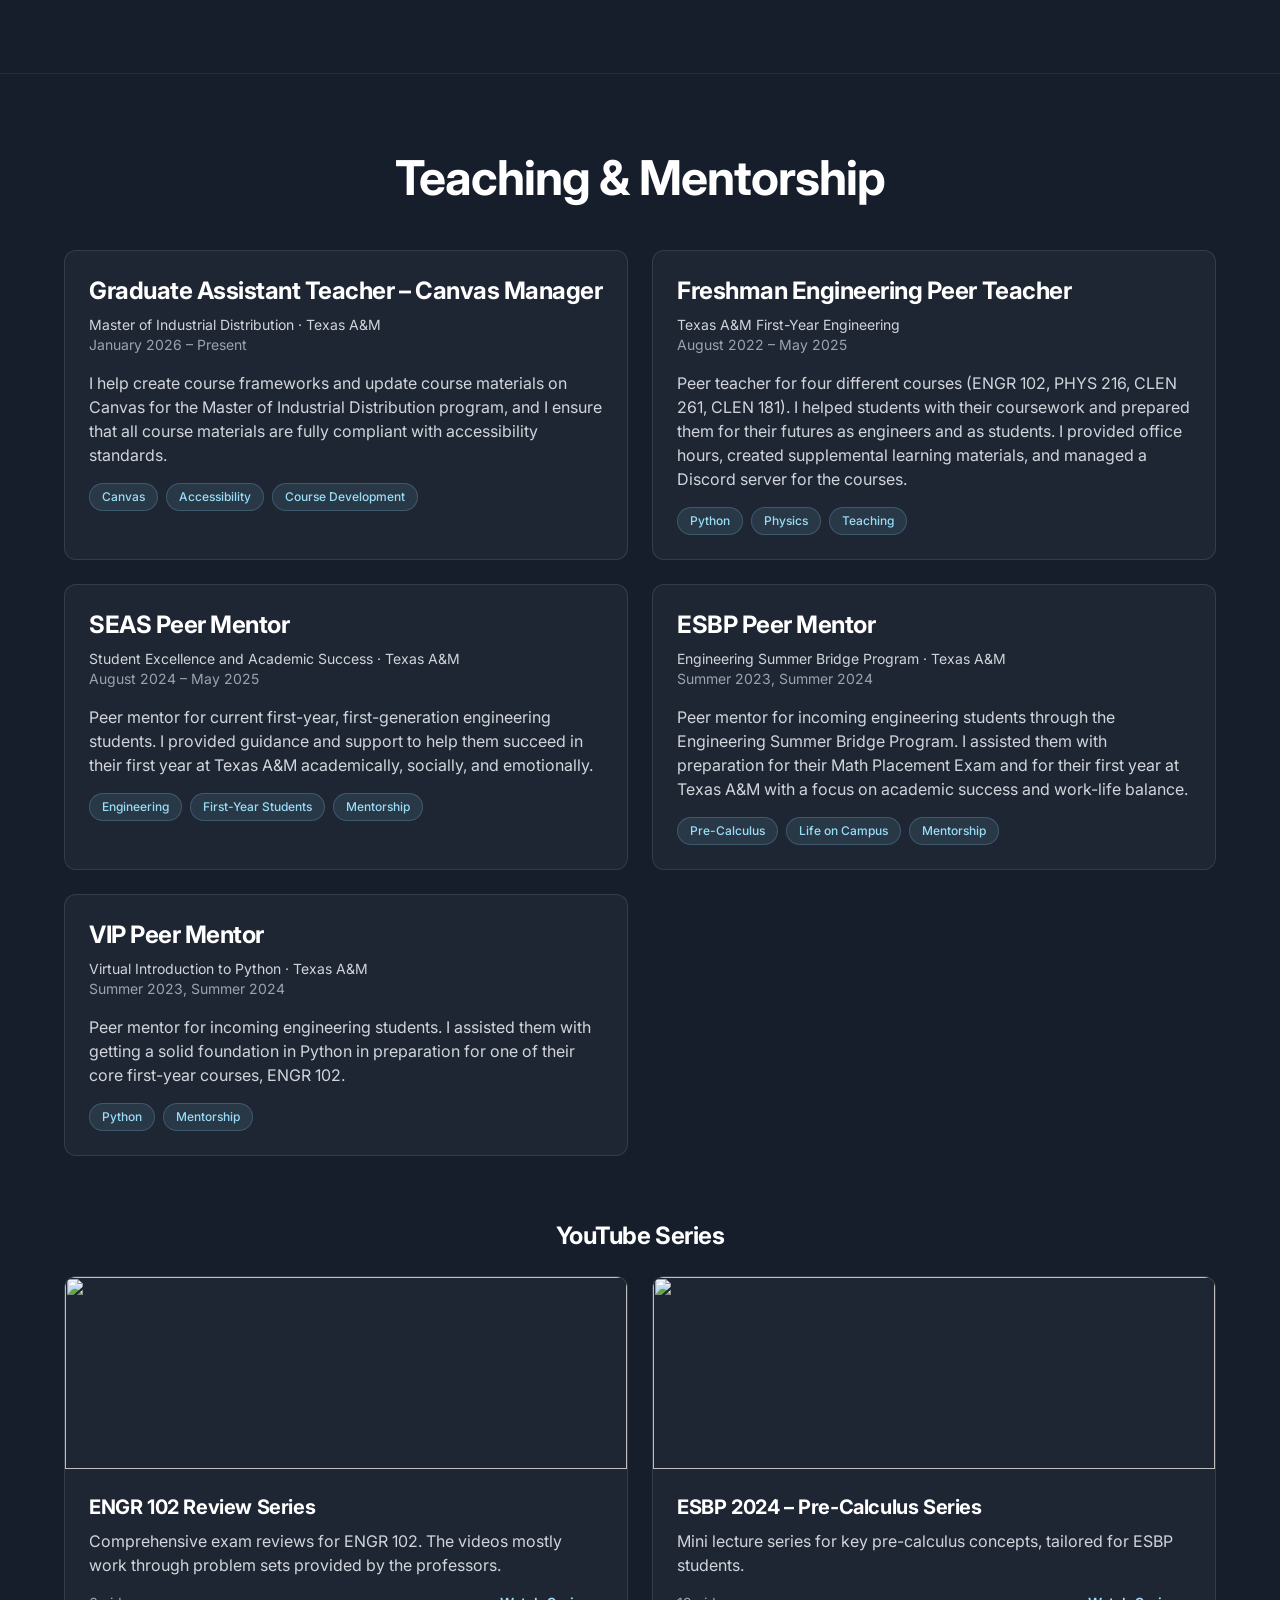
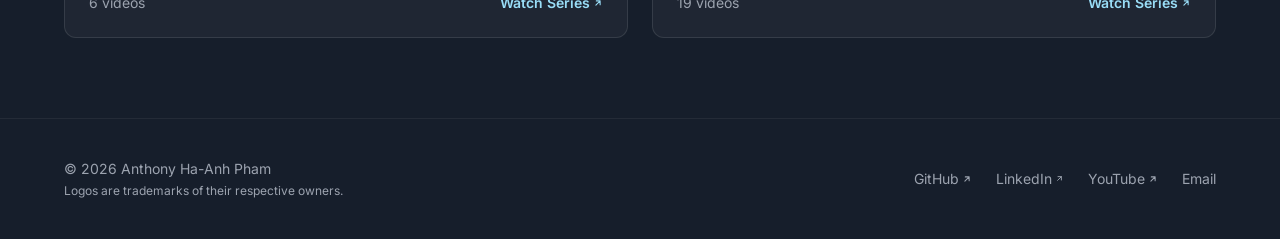
==== commit 67d84f60: "Icon changes" ====
--- a/index.html
+++ b/index.html
@@ -88,59 +88,57 @@
                     <!-- Tech Stack Grid -->
                     <div>
                         <h3 class="text-xl font-semibold mb-6">I use several technologies, including...</h3>
+                        <!-- Official marks, self-hosted in assets/logos/ (cropped to fill their viewBox) -->
                         <div class="tech-grid">
-                        <a href="https://www.python.org/" class="tech-card rounded-lg p-3 group flex items-center gap-3 sm:block" target="_blank">
-                            <div class="h-8 w-8 shrink-0 sm:h-16 sm:w-auto sm:mb-2 flex items-center justify-center">
-                                <img src="https://s3.dualstack.us-east-2.amazonaws.com/pythondotorg-assets/media/files/python-logo-only.svg"
-                                     alt="" class="max-h-full max-w-full w-auto motion-safe:group-hover:scale-110 motion-safe:group-focus-visible:scale-110 transition-transform">
-                            </div>
-                            <p class="text-sm">Python</p>
-                        </a>
-                        <a href="https://devdocs.io/c/" class="tech-card rounded-lg p-3 group flex items-center gap-3 sm:block" target="_blank">
-                            <div class="h-8 w-8 shrink-0 sm:h-16 sm:w-auto sm:mb-2 flex items-center justify-center">
-                                <img src="https://upload.wikimedia.org/wikipedia/commons/1/18/C_Programming_Language.svg"
-                                     alt="" class="max-h-full max-w-full w-auto motion-safe:group-hover:scale-110 motion-safe:group-focus-visible:scale-110 transition-transform">
-                            </div>
-                            <p class="text-sm">C</p>
-                        </a>
-                        <a href="https://flutter.dev/" class="tech-card rounded-lg p-3 group flex items-center gap-3 sm:block" target="_blank">
-                            <div class="h-8 w-8 shrink-0 sm:h-16 sm:w-auto sm:mb-2 flex items-center justify-center">
-                                <img src="assets/flutter.png" alt="" class="max-h-full max-w-full w-auto motion-safe:group-hover:scale-110 motion-safe:group-focus-visible:scale-110 transition-transform">
-                            </div>
-                            <p class="text-sm">Flutter</p>
-                        </a>
-                        <a href="https://discordpy.readthedocs.io/" class="tech-card rounded-lg p-3 group flex items-center gap-3 sm:block" target="_blank">
-                            <div class="h-8 w-8 shrink-0 sm:h-16 sm:w-auto sm:mb-2 flex items-center justify-center">
-                                <img src="https://raw.githubusercontent.com/python-discord/branding/main/logos/logo_circle/logo_circle.png"
-                                     alt="" class="max-h-full max-w-full w-auto motion-safe:group-hover:scale-110 motion-safe:group-focus-visible:scale-110 transition-transform">
-                            </div>
-                            <p class="text-sm">discord.py</p>
-                        </a>
-                        <a href="https://www.arduino.cc/" class="tech-card rounded-lg p-3 group flex items-center gap-3 sm:block" target="_blank">
-                            <div class="h-8 w-8 shrink-0 sm:h-16 sm:w-auto sm:mb-2 flex items-center justify-center">
-                                <img src="assets/arduino.png" alt="" class="max-h-full max-w-full w-auto motion-safe:group-hover:scale-110 motion-safe:group-focus-visible:scale-110 transition-transform">
-                            </div>
-                            <p class="text-sm">Arduino</p>
-                        </a>
-                        <a href="https://www.tensorflow.org/" class="tech-card rounded-lg p-3 group flex items-center gap-3 sm:block" target="_blank">
-                            <div class="h-8 w-8 shrink-0 sm:h-16 sm:w-auto sm:mb-2 flex items-center justify-center">
-                                <img src="assets/TF_FullColor_Horizontal.png" alt="" class="max-h-full max-w-full w-auto motion-safe:group-hover:scale-110 motion-safe:group-focus-visible:scale-110 transition-transform">
-                            </div>
-                            <p class="text-sm">TensorFlow</p>
-                        </a>
-                        <a href="https://www.numpy.org/" class="tech-card rounded-lg p-3 group flex items-center gap-3 sm:block" target="_blank">
-                            <div class="h-8 w-8 shrink-0 sm:h-16 sm:w-auto sm:mb-2 flex items-center justify-center">
-                                <img src="assets/numpylogo.png" alt="" class="max-h-full max-w-full w-auto motion-safe:group-hover:scale-110 motion-safe:group-focus-visible:scale-110 transition-transform">
-                            </div>
-                            <p class="text-sm">NumPy</p>
-                        </a>
-                        <a href="https://pandas.pydata.org/" class="tech-card rounded-lg p-3 group flex items-center gap-3 sm:block" target="_blank">
-                            <div class="h-8 w-8 shrink-0 sm:h-16 sm:w-auto sm:mb-2 flex items-center justify-center">
-                                <img src="assets/pandas_white.svg" alt="" class="max-h-full max-w-full w-auto motion-safe:group-hover:scale-110 motion-safe:group-focus-visible:scale-110 transition-transform">
-                            </div>
-                            <p class="text-sm">pandas</p>
-                        </a>
-                    </div>
+                            <a href="https://www.python.org/" class="tech-card rounded-lg p-3 group flex items-center gap-3 sm:block" target="_blank">
+                                <div class="h-8 w-8 shrink-0 sm:h-16 sm:w-auto sm:mb-2">
+                                    <img src="assets/logos/python.svg" alt="" class="block h-full w-full max-w-[5rem] mx-auto object-contain motion-safe:group-hover:scale-110 motion-safe:group-focus-visible:scale-110 transition-transform">
+                                </div>
+                                <p class="text-sm">Python</p>
+                            </a>
+                            <a href="https://devdocs.io/c/" class="tech-card rounded-lg p-3 group flex items-center gap-3 sm:block" target="_blank">
+                                <div class="h-8 w-8 shrink-0 sm:h-16 sm:w-auto sm:mb-2">
+                                    <img src="assets/logos/c.svg" alt="" class="block h-full w-full max-w-[5rem] mx-auto object-contain motion-safe:group-hover:scale-110 motion-safe:group-focus-visible:scale-110 transition-transform">
+                                </div>
+                                <p class="text-sm">C</p>
+                            </a>
+                            <a href="https://pytorch.org/" class="tech-card rounded-lg p-3 group flex items-center gap-3 sm:block" target="_blank">
+                                <div class="h-8 w-8 shrink-0 sm:h-16 sm:w-auto sm:mb-2">
+                                    <img src="assets/logos/pytorch.svg" alt="" class="block h-full w-full max-w-[5rem] mx-auto object-contain motion-safe:group-hover:scale-110 motion-safe:group-focus-visible:scale-110 transition-transform">
+                                </div>
+                                <p class="text-sm">PyTorch</p>
+                            </a>
+                            <a href="https://discordpy.readthedocs.io/" class="tech-card rounded-lg p-3 group flex items-center gap-3 sm:block" target="_blank">
+                                <div class="h-8 w-8 shrink-0 sm:h-16 sm:w-auto sm:mb-2">
+                                    <img src="assets/logos/discordpy.svg" alt="" class="block h-full w-full max-w-[5rem] mx-auto object-contain motion-safe:group-hover:scale-110 motion-safe:group-focus-visible:scale-110 transition-transform">
+                                </div>
+                                <p class="text-sm">discord.py</p>
+                            </a>
+                            <a href="https://www.arduino.cc/" class="tech-card rounded-lg p-3 group flex items-center gap-3 sm:block" target="_blank">
+                                <div class="h-8 w-8 shrink-0 sm:h-16 sm:w-auto sm:mb-2">
+                                    <img src="assets/logos/arduino.svg" alt="" class="block h-full w-full max-w-[5rem] mx-auto object-contain motion-safe:group-hover:scale-110 motion-safe:group-focus-visible:scale-110 transition-transform">
+                                </div>
+                                <p class="text-sm">Arduino</p>
+                            </a>
+                            <a href="https://www.tensorflow.org/" class="tech-card rounded-lg p-3 group flex items-center gap-3 sm:block" target="_blank">
+                                <div class="h-8 w-8 shrink-0 sm:h-16 sm:w-auto sm:mb-2">
+                                    <img src="assets/logos/tensorflow.svg" alt="" class="block h-full w-full max-w-[5rem] mx-auto object-contain motion-safe:group-hover:scale-110 motion-safe:group-focus-visible:scale-110 transition-transform">
+                                </div>
+                                <p class="text-sm">TensorFlow</p>
+                            </a>
+                            <a href="https://numpy.org/" class="tech-card rounded-lg p-3 group flex items-center gap-3 sm:block" target="_blank">
+                                <div class="h-8 w-8 shrink-0 sm:h-16 sm:w-auto sm:mb-2">
+                                    <img src="assets/logos/numpy.svg" alt="" class="block h-full w-full max-w-[5rem] mx-auto object-contain motion-safe:group-hover:scale-110 motion-safe:group-focus-visible:scale-110 transition-transform">
+                                </div>
+                                <p class="text-sm">NumPy</p>
+                            </a>
+                            <a href="https://pandas.pydata.org/" class="tech-card rounded-lg p-3 group flex items-center gap-3 sm:block" target="_blank">
+                                <div class="h-8 w-8 shrink-0 sm:h-16 sm:w-auto sm:mb-2">
+                                    <img src="assets/logos/pandas.svg" alt="" class="block h-full w-full max-w-[5rem] mx-auto object-contain motion-safe:group-hover:scale-110 motion-safe:group-focus-visible:scale-110 transition-transform">
+                                </div>
+                                <p class="text-sm">pandas</p>
+                            </a>
+                        </div>
                     </div>
                 </div>
             </div>
@@ -572,7 +570,10 @@
     <!-- Footer -->
     <footer class="section-divider py-10 px-4">
         <div class="container mx-auto max-w-6xl flex flex-col md:flex-row items-center justify-between gap-4 text-sm text-muted">
-            <p>© 2026 Anthony Ha-Anh Pham</p>
+            <div class="text-center md:text-left">
+                <p>© 2026 Anthony Ha-Anh Pham</p>
+                <p class="text-xs mt-1">Logos are trademarks of their respective owners.</p>
+            </div>
             <div class="flex items-center gap-6">
                 <a href="https://github.com/RicePandaaaa" class="ext-link hover:text-strong focus-visible:text-strong" target="_blank">GitHub<span class="sr-only"> (opens in new tab)</span></a>
                 <a href="https://www.linkedin.com/in/anthony-ha-pham/" class="ext-link hover:text-strong focus-visible:text-strong" target="_blank">LinkedIn<span class="sr-only"> (opens in new tab)</span></a>
